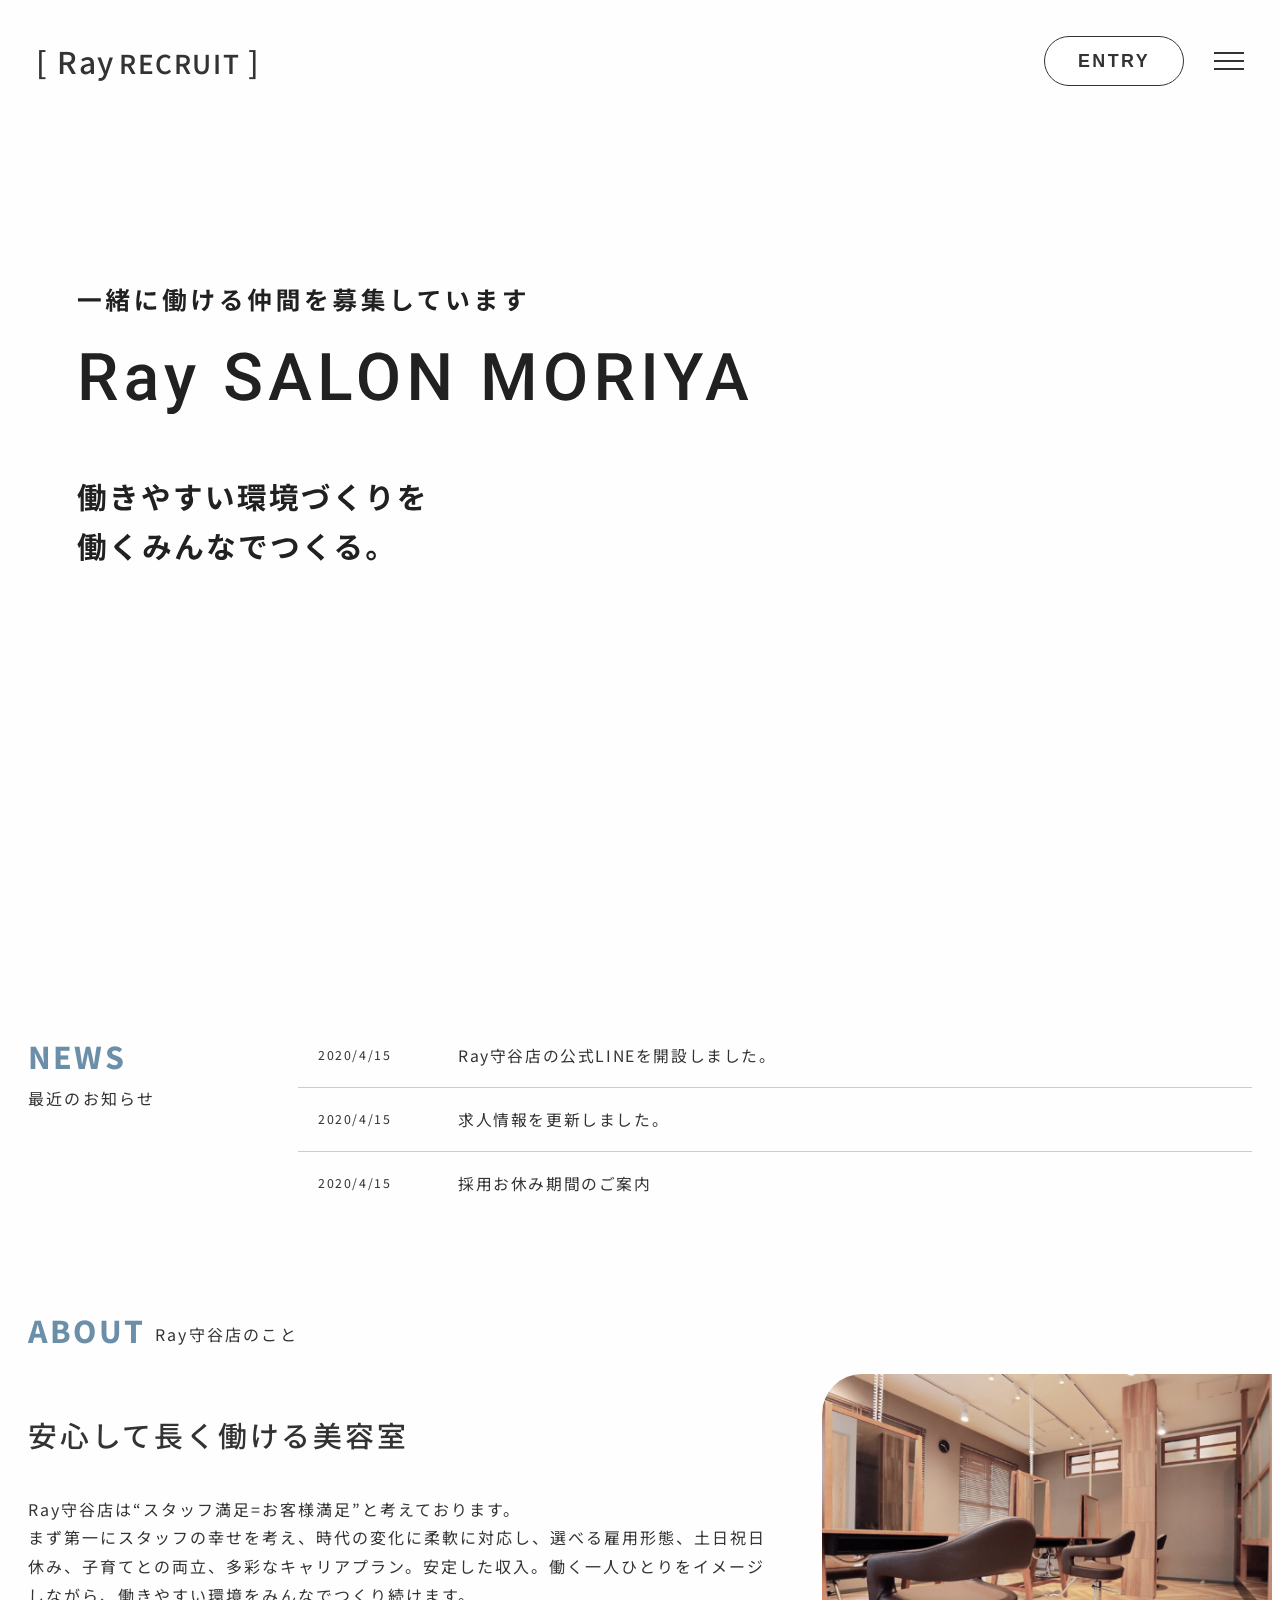
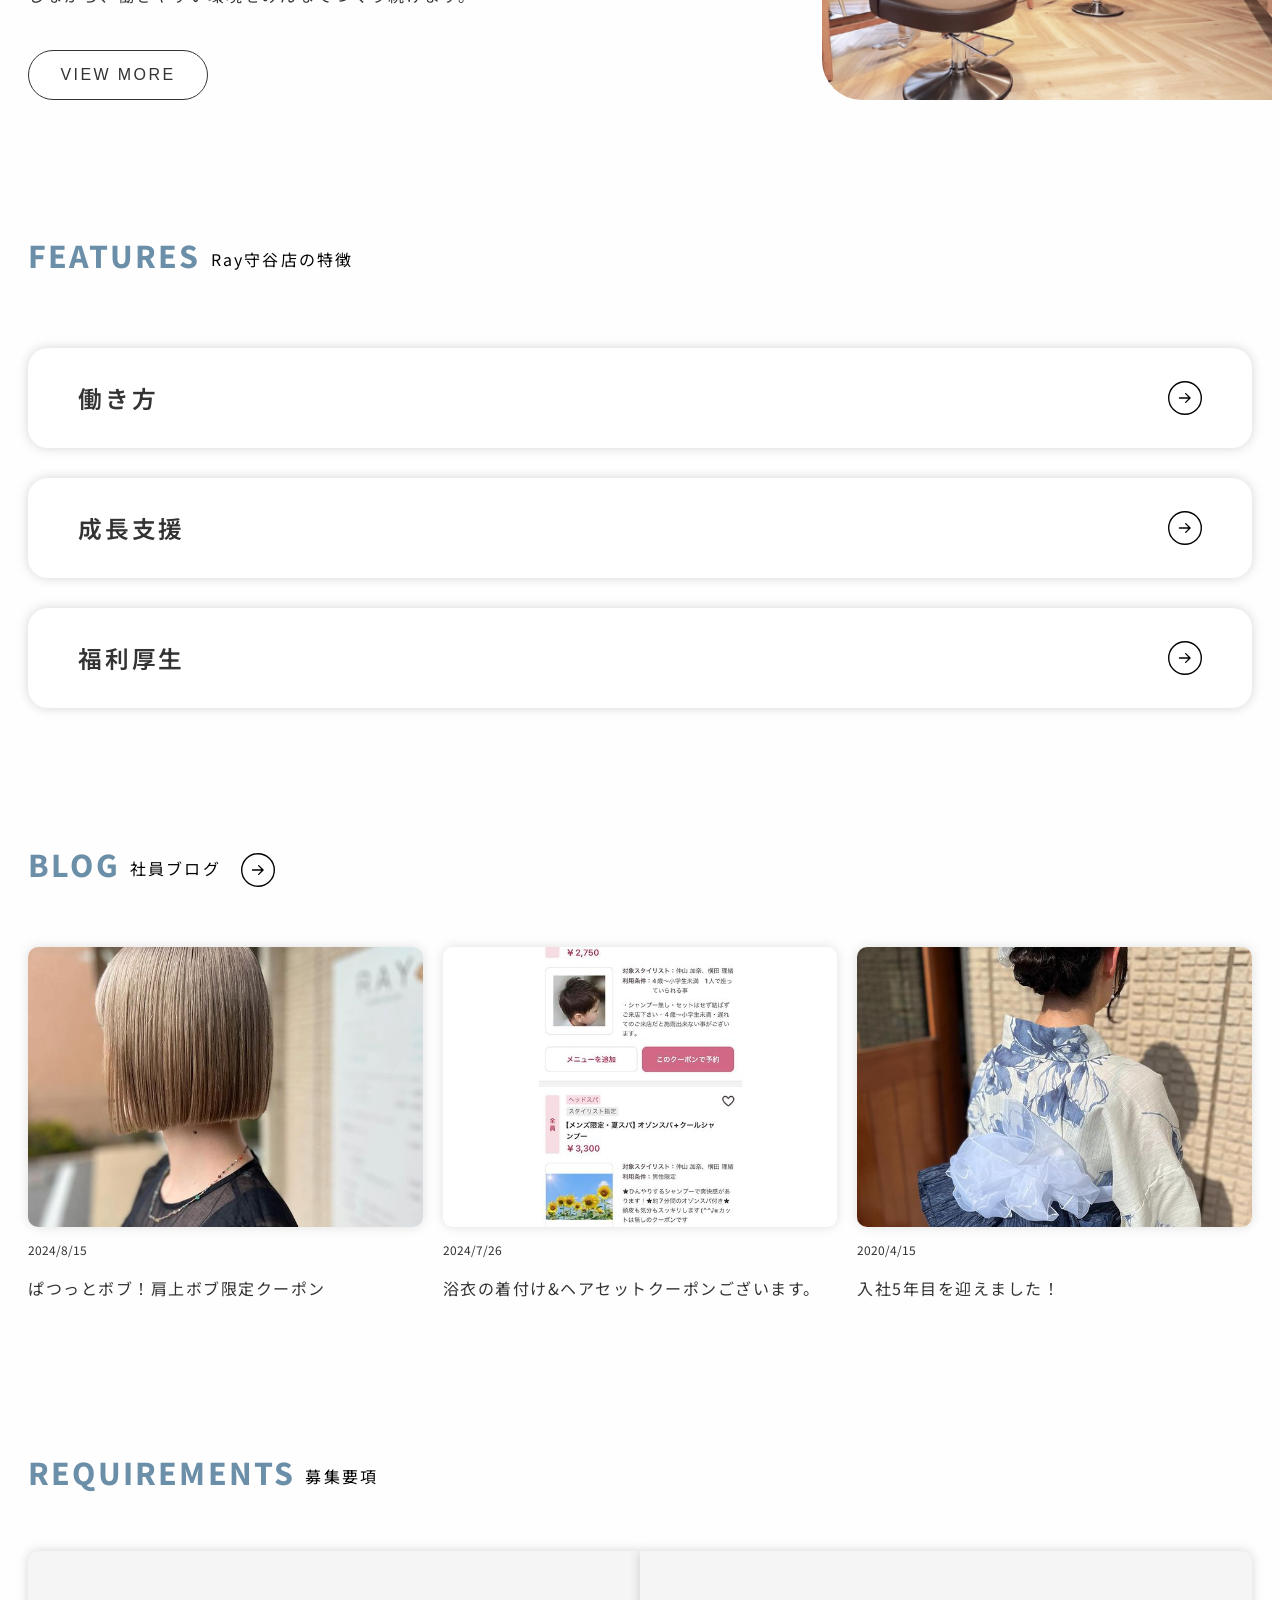
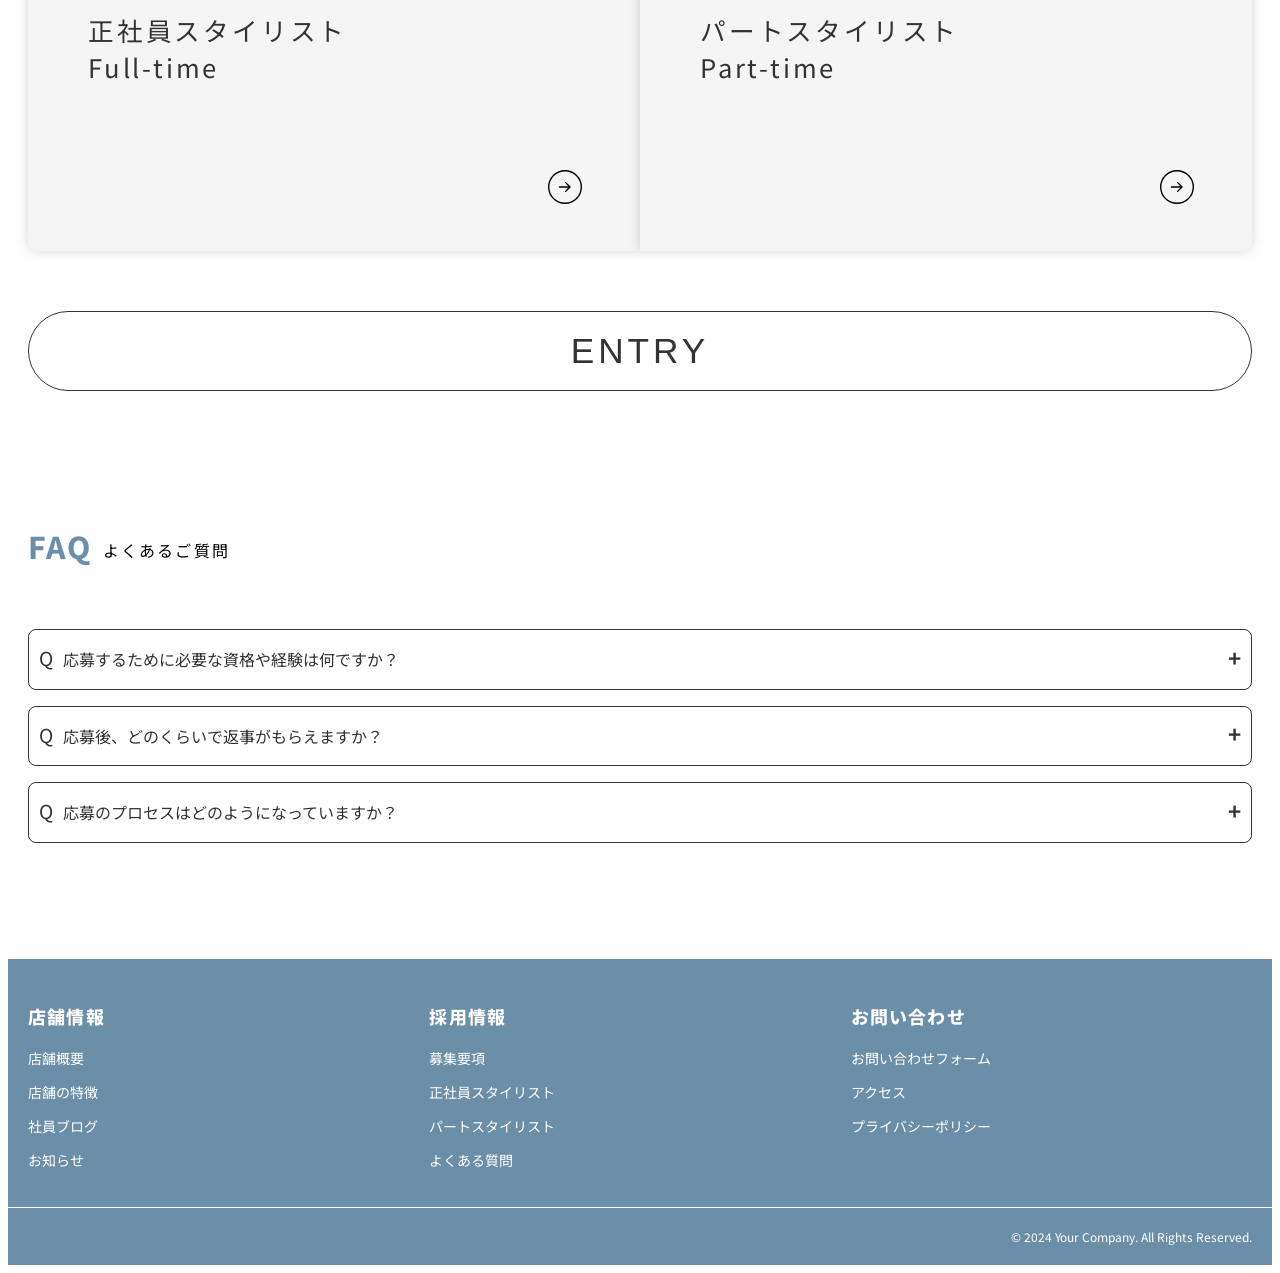
==== index.html @ fed9efb6 "Add files via upload" ====
<!DOCTYPE html>
<html lang="en">

<head>
    <meta charset="UTF-8">
    <meta name="viewport" content="width=device-width, initial-scale=1.0">
    <title>Document</title>
    <script src="https://cdn.jsdelivr.net/npm/gsap@3.12.5/dist/gsap.min.js" defer></script>
    <script src="js/script.js" defer></script>
    <link rel="stylesheet" href="css/style.css">
</head>

<body>
    <header class="header">
        <div class="logo">[ Ray<span>RECRUIT </span>]</div>
        <a class="form"
            href="https://docs.google.com/forms/d/e/1FAIpQLSex5npWodg_YMDgw0tSRHl3kR3jKLnFb66A946xwnOBswE83A/viewform?usp=sf_link"><button
                class="entry">ENTRY</button></a>
        <div class="line">
            <div class="line1"></div>
            <div class="line1"></div>
            <div class="line1"></div>
        </div>
        <div class="menu">
            <div class="close-btn">✕</div>
            <nav class="menu-content">
                <h1>MENU</h1>
                <ul class="navigation_menu">
                    <div class="flexnav">
                        <li><a href="#">Ray守谷店のこと</a></li>
                        <li><a href="#">ニュース</a></li>
                        <li><a href="#">Ray守谷店の特徴</a></li>
                        <li><a href="#">働き方</a></li>
                        <li><a href="#">成長支援</a></li>
                        <li><a href="#">福利厚生</a></li>
                    </div>
                    <div class="flexnav2">
                        <li><a href="#">社員ブログ</a></li>
                        <li><a href="#">募集要項</a></li>
                        <li><a href="#">よくあるご質問</a></li>
                        <li><a href="#">お問い合わせ</a></li>
                    </div>
                </ul>
            </nav>
        </div>
    </header>
    <main>
        <div class="text"><img src="image/topText.svg" alt="">
        </div>
        <div class="mobile_text"><img src="image/mobile_text.svg" alt=""></div>
    </main>

    <section class="news_section">
        <h2 class="heading08"><span>NEWS</span>最近のお知らせ</h2>
        <div class="content_news">
            <ul class="news_list">
                <li class="item">
                    <a href="#">
                        <p class="date">2020/4/15</p>
                        <p class="title">Ray守谷店の公式LINEを開設しました。</p>
                    </a>
                </li>
                <li class="item">
                    <a href="#">
                        <p class="date">2020/4/15</p>
                        <p class="title">求人情報を更新しました。</p>
                    </a>
                </li>
                <li class="item">
                    <a href="#">
                        <p class="date">2020/4/15</p>
                        <p class="title">採用お休み期間のご案内</p>
                    </a>
                </li>
            </ul>
        </div>
    </section>

    <section id="about_section">
        <h2 class="heading08"><span>ABOUT</span>Ray守谷店のこと</h2>
        <div class="content_about">
            <div class="about_image_media"></div>
            <div class="about_left">
                <h3>安心して長く働ける美容室</h3>
                <p>Ray守谷店は“スタッフ満足=お客様満足”と考えております。<br>まず第一にスタッフの幸せを考え、時代の変化に柔軟に対応し、選べる雇用形態、土日祝日休み、子育てとの両立、多彩なキャリアプラン。安定した収入。働く一人ひとりをイメージしながら、働きやすい環境をみんなでつくり続けます。
                </p>
                <a href="about.html"><button class="btn_about">VIEW MORE</button></a>
            </div>
            <div class="about_image"></div>
        </div>
    </section>

    <section id="features_section">
        <h2 class="heading08"><span>FEATURES</span>Ray守谷店の特徴</h2>
        <div class="content_feature">
            <a href="working.html">
                <div class="item_box">
                    <p>働き方</p><svg class="pc" width="34" height="34" viewBox="0 0 74 74" fill="none"
                        xmlns="http://www.w3.org/2000/svg">
                        <circle cx="37" cy="37" r="35.5" stroke="black" stroke-width="3"></circle>
                        <path
                            d="M25 35.5C24.1716 35.5 23.5 36.1716 23.5 37C23.5 37.8284 24.1716 38.5 25 38.5V35.5ZM49.0607 38.0607C49.6464 37.4749 49.6464 36.5251 49.0607 35.9393L39.5147 26.3934C38.9289 25.8076 37.9792 25.8076 37.3934 26.3934C36.8076 26.9792 36.8076 27.9289 37.3934 28.5147L45.8787 37L37.3934 45.4853C36.8076 46.0711 36.8076 47.0208 37.3934 47.6066C37.9792 48.1924 38.9289 48.1924 39.5147 47.6066L49.0607 38.0607ZM25 38.5L48 38.5V35.5L25 35.5V38.5Z"
                            fill="black"></path>
                    </svg>
                </div>
            </a>
            <a href="working.html">
                <div class="item_box">
                    <p>成長支援</p><svg class="pc" width="34" height="34" viewBox="0 0 74 74" fill="none"
                        xmlns="http://www.w3.org/2000/svg">
                        <circle cx="37" cy="37" r="35.5" stroke="black" stroke-width="3"></circle>
                        <path
                            d="M25 35.5C24.1716 35.5 23.5 36.1716 23.5 37C23.5 37.8284 24.1716 38.5 25 38.5V35.5ZM49.0607 38.0607C49.6464 37.4749 49.6464 36.5251 49.0607 35.9393L39.5147 26.3934C38.9289 25.8076 37.9792 25.8076 37.3934 26.3934C36.8076 26.9792 36.8076 27.9289 37.3934 28.5147L45.8787 37L37.3934 45.4853C36.8076 46.0711 36.8076 47.0208 37.3934 47.6066C37.9792 48.1924 38.9289 48.1924 39.5147 47.6066L49.0607 38.0607ZM25 38.5L48 38.5V35.5L25 35.5V38.5Z"
                            fill="black"></path>
                    </svg>
                </div>
            </a>
            <a href="working.html">
                <div class="item_box">
                    <p>福利厚生</p><svg class="pc" width="34" height="34" viewBox="0 0 74 74" fill="none"
                        xmlns="http://www.w3.org/2000/svg">
                        <circle cx="37" cy="37" r="35.5" stroke="black" stroke-width="3"></circle>
                        <path
                            d="M25 35.5C24.1716 35.5 23.5 36.1716 23.5 37C23.5 37.8284 24.1716 38.5 25 38.5V35.5ZM49.0607 38.0607C49.6464 37.4749 49.6464 36.5251 49.0607 35.9393L39.5147 26.3934C38.9289 25.8076 37.9792 25.8076 37.3934 26.3934C36.8076 26.9792 36.8076 27.9289 37.3934 28.5147L45.8787 37L37.3934 45.4853C36.8076 46.0711 36.8076 47.0208 37.3934 47.6066C37.9792 48.1924 38.9289 48.1924 39.5147 47.6066L49.0607 38.0607ZM25 38.5L48 38.5V35.5L25 35.5V38.5Z"
                            fill="black"></path>
                    </svg>
                </div>
            </a>
        </div>
        </div>
    </section>

    <section id="blog_section">
        <div class="blog_more">
            <h2 class="heading08"><span>BLOG</span>社員ブログ</h2>
            <a href="listBlog.html"><svg class="pc" width="34" height="34" viewBox="0 0 74 74" fill="none"
                    xmlns="http://www.w3.org/2000/svg">
                    <circle cx="37" cy="37" r="35.5" stroke="black" stroke-width="3"></circle>
                    <path
                        d="M25 35.5C24.1716 35.5 23.5 36.1716 23.5 37C23.5 37.8284 24.1716 38.5 25 38.5V35.5ZM49.0607 38.0607C49.6464 37.4749 49.6464 36.5251 49.0607 35.9393L39.5147 26.3934C38.9289 25.8076 37.9792 25.8076 37.3934 26.3934C36.8076 26.9792 36.8076 27.9289 37.3934 28.5147L45.8787 37L37.3934 45.4853C36.8076 46.0711 36.8076 47.0208 37.3934 47.6066C37.9792 48.1924 38.9289 48.1924 39.5147 47.6066L49.0607 38.0607ZM25 38.5L48 38.5V35.5L25 35.5V38.5Z"
                        fill="black"></path>
                </svg></a>
        </div>

        <div class="content_box">
            <div class="blog_all">
                <div class="content01">
                    <a href="blog.html">
                        <div class="blog_img img_01"></div>
                        <div class="blog_text">
                            <p class="date">2024/8/15</p>
                            <p class="title">ぱつっとボブ！肩上ボブ限定クーポン</p>
                        </div>
                    </a>
                </div>
                <div class="content01">
                    <a href="#">
                        <div class="blog_img img_02"></div>
                        <div class="blog_text">
                            <p class="date">2024/7/26</p>
                            <p class="title">浴衣の着付け&ヘアセットクーポンございます。</p>
                        </div>
                    </a>
                </div>
                <div class="content01">
                    <a href="#">
                        <div class="blog_img img_03"></div>
                        <div class="blog_text">
                            <p class="date">2020/4/15</p>
                            <p class="title">入社5年目を迎えました！</p>
                        </div>
                    </a>
                </div>
            </div>
        </div>

    </section>

    <section id="recruit_section">
        <h2 class="heading08"><span>REQUIREMENTS</span>募集要項</h2>
        <div class="content_recruit">
            <a href="requirement.html">
                <div class="box_rec rec01">
                    <p>正社員スタイリスト<br><span>Full-time</span></p><svg class="pc" width="34" height="34" viewBox="0 0 74 74"
                        fill="none" xmlns="http://www.w3.org/2000/svg">
                        <circle cx="37" cy="37" r="35.5" stroke="black" stroke-width="3"></circle>
                        <path
                            d="M25 35.5C24.1716 35.5 23.5 36.1716 23.5 37C23.5 37.8284 24.1716 38.5 25 38.5V35.5ZM49.0607 38.0607C49.6464 37.4749 49.6464 36.5251 49.0607 35.9393L39.5147 26.3934C38.9289 25.8076 37.9792 25.8076 37.3934 26.3934C36.8076 26.9792 36.8076 27.9289 37.3934 28.5147L45.8787 37L37.3934 45.4853C36.8076 46.0711 36.8076 47.0208 37.3934 47.6066C37.9792 48.1924 38.9289 48.1924 39.5147 47.6066L49.0607 38.0607ZM25 38.5L48 38.5V35.5L25 35.5V38.5Z"
                            fill="black"></path>
                    </svg>
                </div>
            </a>
            <a href="part.html">
                <div class="box_rec rec02">
                    <p>パートスタイリスト<br><span>Part-time</span></p><svg class="pc" width="34" height="34" viewBox="0 0 74 74"
                        fill="none" xmlns="http://www.w3.org/2000/svg">
                        <circle cx="37" cy="37" r="35.5" stroke="black" stroke-width="3"></circle>
                        <path
                            d="M25 35.5C24.1716 35.5 23.5 36.1716 23.5 37C23.5 37.8284 24.1716 38.5 25 38.5V35.5ZM49.0607 38.0607C49.6464 37.4749 49.6464 36.5251 49.0607 35.9393L39.5147 26.3934C38.9289 25.8076 37.9792 25.8076 37.3934 26.3934C36.8076 26.9792 36.8076 27.9289 37.3934 28.5147L45.8787 37L37.3934 45.4853C36.8076 46.0711 36.8076 47.0208 37.3934 47.6066C37.9792 48.1924 38.9289 48.1924 39.5147 47.6066L49.0607 38.0607ZM25 38.5L48 38.5V35.5L25 35.5V38.5Z"
                            fill="black"></path>
                    </svg>
                </div>
            </a>
        </div>

        <a class="form"
            href="https://docs.google.com/forms/d/e/1FAIpQLSex5npWodg_YMDgw0tSRHl3kR3jKLnFb66A946xwnOBswE83A/viewform?usp=sf_link"><button
                class="big_btn">ENTRY</button></a>

    </section>

    <section id="faq_section">
        <h2 class="heading08"><span>FAQ</span>よくあるご質問</h2>
        <div class="cp_qa">
            <div class="cp_actab">
                <input id="cp_tabfour031" type="checkbox" name="tabs">
                <label for="cp_tabfour031">応募するために必要な資格や経験は何ですか？</label>
                <div class="cp_actab-content">
                    <p>美容師免許が必要資格です。詳しくは各募集要項をご確認ください。</p>
                </div>
            </div>
            <div class="cp_actab">
                <input id="cp_tabfour032" type="checkbox" name="tabs">
                <label for="cp_tabfour032">応募後、どのくらいで返事がもらえますか？</label>
                <div class="cp_actab-content">
                    <p>応募後、通常は1週間以内にご連絡いたします。もしそれ以上経っても返事がない場合は、お手数ですがご連絡ください。</p>
                </div>
            </div>
            <div class="cp_actab">
                <input id="cp_tabfour033" type="checkbox" name="tabs">
                <label for="cp_tabfour033">応募のプロセスはどのようになっていますか？</label>
                <div class="cp_actab-content">
                    <p>応募フォームを送信後、書類選考を経て、面接（必要に応じて技術チェック）を行い、最終的に内定通知をお送りします。</p>
                </div>
            </div>
        </div>
    </section>

    <footer>
        <div class="footer-container">
            <div class="footer-section company-info">
                <h4>店舗情報</h4>
                <ul>
                    <li><a href="/about">店舗概要</a></li>
                    <li><a href="/vision">店舗の特徴</a></li>
                    <li><a href="/message">社員ブログ</a></li>
                    <li><a href="/news">お知らせ</a></li>
                </ul>
            </div>
    
            <div class="footer-section recruit-info">
                <h4>採用情報</h4>
                <ul>
                    <li><a href="/recruit">募集要項</a></li>
                    <li><a href="/positions">正社員スタイリスト</a></li>
                    <li><a href="/faq">パートスタイリスト</a></li>
                    <li><a href="/process">よくある質問</a></li>
                </ul>
            </div>
    
            <div class="footer-section contact-info">
                <h4>お問い合わせ</h4>
                <ul>
                    <li><a href="/contact">お問い合わせフォーム</a></li>
                    <li><a href="/location">アクセス</a></li>
                    <li><a href="/privacy">プライバシーポリシー</a></li>
                </ul>
            </div>
    
            <!-- SNS -->
            <!-- <div class="footer-section social-media">
                <h4>Follow Us</h4>
                <ul class="social-links">
                    <li><a href="https://twitter.com/yourcompany" target="_blank">Twitter</a></li>
                    <li><a href="https://facebook.com/yourcompany" target="_blank">Facebook</a></li>
                    <li><a href="https://instagram.com/yourcompany" target="_blank">Instagram</a></li>
                    <li><a href="https://linkedin.com/yourcompany" target="_blank">LinkedIn</a></li>
                </ul>
            </div> -->
        </div>
    
        <div class="footer-bottom">
            <p>&copy; 2024 Your Company. All Rights Reserved.</p>
        </div>
    </footer>
    
</body>

</html>
---- css/style.css ----
@charset "utf-8";
@import url('https://fonts.googleapis.com/css2?family=Noto+Sans+JP:wght@100..900&display=swap');

body {
    background: #fefefe;
    font-family: "Noto Sans JP", sans-serif;
    font-style: normal;
    box-sizing: border-box;
    overflow-x: hidden;
    background-size: contain;
    background-repeat: no-repeat;
    background-position: top -100px center;
}

header {
    position: relative;
    z-index: 200;
    display: grid;
    grid-template-columns: repeat(2, 1fr) 60px;
    align-items: center;
    padding: 28px;
    transform: translateY(-100px);
    animation: slideInFromTop 1s ease-out 1s forwards;
    position: sticky;
    top: 0;
    z-index: 1000;
}

@keyframes slideInFromTop {
    0% {
        transform: translateY(-100px);
        opacity: 0;
    }

    100% {
        transform: translateY(0);
        opacity: 1;
    }
}

.line {
    cursor: pointer;
}

.line div {
    margin-top: 6px;
    width: 30px;
    height: 2px;
    background: #333;
    margin-left: auto;
}

.line div:nth-of-type(1) {
    margin-top: 0;
}

.logo {
    font-size: 30px;
    letter-spacing: 1.6px;
    font-weight: 500;
    color: #333;
}

.logo span {
    font-size: 26px;
    padding-left: 4px;
    font-weight: 550;
}

.menu.open {
    top: -10px;
}

.menu {
    position: fixed;
    top: -110vh;
    left: -10px;
    width: 106%;
    height: 100vh;
    background: #fefefe;
    display: flex;
    flex-direction: column;
    justify-content: center;
    align-items: center;
    transition: top 0.5s ease;
}

.close-btn {
    position: absolute;
    top: 34px;
    right: 100px;
    font-size: 2rem;
    cursor: pointer;
    display: none;
}

.menu.open .close-btn {
    display: block;
}

.line.open .line1:nth-child(1) {
    transform: rotate(45deg) translate(5px, 5px);
}

.line.open .line1:nth-child(2) {
    opacity: 0;
}

.line.open .line1:nth-child(3) {
    transform: rotate(-45deg) translate(5px, -5px);
}

.menu-content h1 {
    padding-left: 40px;
    letter-spacing: 2px;
    font-size: 28px;
}

.menu-content {
    width: 100%;
}

.navigation_menu {
    display: flex;
    gap: 100px;
}

.navigation_menu a {
    font-family: "Roboto", sans-serif;
    font-weight: 300;
    font-size: 18px;
    color: #333;
    letter-spacing: 1.8px;
    line-height: 1.8;
}

.navigation_menu li,
a {
    list-style: none;
    text-decoration: none;
    padding-top: 10px;
}

header .form {
    margin-left: auto;
    padding-top: 0;
}

main {
    height: 100vh;
    display: grid;
    place-items: center;
}

.entry {
    border: 1px solid #333;
    width: 120px;
    height: 40px;
    border-radius: 20px;
    font-size: 16px;
    letter-spacing: 1.2px;
    color: #fff;
    background-color: #fff;
    font-weight: 400;
    margin-left: auto;
}

.box {
    background-image: linear-gradient(to bottom, #eecda3, #ef629f);
    border-radius: 100%;
    transform: translateY(20vh);
    opacity: 0;
}

.box1 {
    position: absolute;
    top: 260px;
    left: 20px;
    width: 200px;
    height: 200px;
}

.box2 {
    position: absolute;
    top: 350px;
    right: 280px;
    width: 180px;
    height: 180px;
}

.box3 {
    position: absolute;
    top: 34rem;
    right: 40px;
    width: 180px;
    height: 180px;
}

.box4 {
    position: absolute;
    top: 40rem;
    width: 240px;
    height: 240px;
}


.vector {
    position: absolute;
    top: 40rem;
    right: 260px;
    opacity: 0;
}

@media screen and (max-width:1100px) {
    .box4 {
        width: 220px;
        height: 220px;
    }

    .vector {
        right: 200px;
    }

}

@media screen and (max-width:980px) {
    .box1 {
        top: 300px;
        width: 180px;
        height: 180px;
    }

    .box2 {
        width: 160px;
        height: 160px;
    }

    .box3 {
        width: 160px;
        height: 160px;
    }

    .box4 {
        width: 200px;
        height: 200px;
    }

}

.text {
    display: grid;
    place-items: center;
    position: absolute;
    top: 32%;
    left: 6%;
    transform: translate(-50%, -50%);
    z-index: 100;
    opacity: 0;
    transform: translateY(50px);
}

.text img {
    width: 42rem;
}

.entry {
    width: 140px;
    height: 50px;
    border-radius: 100px;
    font-size: 1.12em;
    color: #333;
    letter-spacing: 2.4px;
    background: #fff;
    background-size: 200% 100%;
    border: 1px solid #333;
    font-family: "Roboto", sans-serif;
    font-weight: bold;
}

@media screen and (max-width:930px) {
    main {
        height: 72vh;
    }

    .box4 {
        top: 36rem;
        right: 380px;
    }

    .vector {
        top: 36rem;
    }


    .text img {
        width: 42rem;
    }
}

@media screen and (max-width:768px) {
    .box1 {
        left: 20px;
        width: 160px;
        height: 160px;
    }

    .box2 {
        width: 140px;
        height: 140px;
    }

    .box3 {
        top: 34rem;
        right: 40px;
        width: 140px;
        height: 140px;
    }

    .box4 {
        top: 36rem;
        width: 180px;
        height: 180px;
    }

    .vector {
        top: 36rem;
        right: 180px;
    }

    .text img {
        width: 38rem;
    }

}

@media screen and (max-width:700px) {
    main {
        height: 62vh;
    }

    .box1 {
        left: 40px;
        width: 140px;
        height: 140px;
    }

    .box2 {
        top: 400px;
        right: 240px;
        width: 120px;
        height: 120px;
    }

    .box3 {
        top: 34rem;
        right: 40px;
        width: 120px;
        height: 120px;
    }

    .box4 {
        top: 36rem;
        width: 148px;
        height: 148px;
    }

    .vector {
        top: 36rem;
        right: 180px;
    }

    .vector img {
        width: 128px;
    }

    .text img {
        width: 34rem;
    }
}

.mobile_text {
    display: none;
}

.mobile_text {
    opacity: 0;
    animation: slidetext 2s ease-out;
}

@keyframes slidetext {
    0% {
        transform: translateY(0);
        opacity: 0;
    }

    50% {
        opacity: .5;
    }

    100% {
        transform: translateY(0);
        opacity: 1;
    }
}

@media screen and (max-width:640px) {
    body {
        background-image: url(../image/mobile_Firstview.svg);
        background-size: contain;
        background-position: top -100px center;
        background-repeat: no-repeat;
    }
    main {
        height: 100vh;
    }
    .mobile_text {
        position: absolute;
        top: 12em;
        transform: translate(-50%, -50%);
        transform: translateY(50px);
        display: block;
    }
    .mobile_text img {
        width: 100%;
        height: 15rem;
    }

    .text,
    .box,
    .vector {
        display: none;
    }

    .box1 {
        left: 20px;
        width: 120px;
        height: 120px;
    }

    .box2 {
        top: 400px;
        right: 160px;
        width: 100px;
        height: 100px;
    }

    .box3 {
        top: 34rem;
        right: 40px;
        width: 100px;
        height: 100px;
    }

    .box4 {
        left: 100px;
        top: 36rem;
        width: 128px;
        height: 128px;
    }

    .vector {
        top: 36rem;
        right: 140px;
    }

    .vector img {
        width: 100px;
    }

    .text img {
        width: 30rem;
    }
}

@media screen and (max-width:560px) {
    header {
        padding: 18px 28px;
    }

    .logo {
        font-size: 22px;
        letter-spacing: 1.6px;
        font-weight: 500;
        color: #333;
    }

    .logo span {
        font-size: 18px;
        padding-left: 4px;
        font-weight: 550;
    }

    .text img {
        width: 28rem;
    }

    .entry {
        width: 120px;
        height: 44px;
        font-size: 1em;
    }

}

@media screen and (max-width:520px) {
    header {
        padding: 10px 20px;
    }

    .text img {
        width: 24rem;
    }
}

@media screen and (max-width:480px) {
    .line div {
        width: 24px;
    }

    header {
        padding: 10px;
        grid-template-columns: repeat(2, 1fr) 40px;
    }

    .logo {
        font-size: 18px;
        letter-spacing: 1.6px;
        font-weight: 500;
        color: #333;
    }

    .logo span {
        font-size: 14px;
        padding-left: 4px;
        font-weight: 550;
    }

    .box1 {
        top: 280px;
        left: 20px;
        width: 100px;
        height: 100px;
    }

    .box2 {
        top: 400px;
        right: 80px;
        width: 80px;
        height: 80px;
    }

    .box3 {
        top: 32rem;
        right: 20px;
        width: 80px;
        height: 80px;
    }

    .box4 {
        left: 100px;
        top: 32rem;
        width: 100px;
        height: 100px;
    }

    .vector {
        top: 32rem;
        right: 130px;
    }

    .vector img {
        width: 80px;
    }

    .entry {
        width: 100px;
        height: 38px;
        font-size: 1em;
        letter-spacing: 1.8px;
    }

    .text {
        top: 18%;
    }

    .text img {
        width: 20rem;
    }
}

@media screen and (max-width:430px) {
    .vector {
        right: 110px;
    }
}

@media screen and (max-width:400px) {
    .box3 {
        top: 32rem;
        right: 20px;
        width: 70px;
        height: 70px;
    }

    .box4 {
        left: 100px;
        top: 32rem;
        width: 80px;
        height: 80px;
    }

    .vector {
        top: 32rem;
    }

    .vector img {
        width: 80px;
    }
}

@media screen and (max-width:375px) {
    header {
        grid-template-columns: repeat(2, 1fr) 30px;
    }

    .line div {
        width: 18px;
        margin-top: 4px;
    }

    .box4 {
        left: 80px;
    }

    .vector {
        right: 100px;
    }

    .text img {
        width: 18rem;
    }

    .logo {
        font-size: 16px;
        letter-spacing: 1.4px;
        font-weight: 500;
        color: #333;
    }

    .logo span {
        font-size: 12px;
        padding-left: 4px;
        font-weight: 550;
    }

    .entry {
        width: 82px;
        height: 32px;
        font-size: .88em;
        letter-spacing: 1.4px;
    }
}

@media screen and (max-width:340px) {
    .text img {
        width: 16rem;
    }
}

.news_section {
    display: grid;
    grid-template-columns: 220px 1fr;
    gap: 50px;
    padding: 20px;
    align-items: start;
}

.news_section h2 {
    width: 220px;
    font-size: 1em;
    letter-spacing: 2.2px;
    font-weight: normal;
    margin: 0;
    display: inline-block;
    color: #333;
}

.news_list {
    list-style: none;
    margin: 0;
    padding: 0;
    flex-direction: column;
}

.news_list .item a {
    display: flex;
    flex-wrap: wrap;
    flex-wrap: nowrap;
    text-decoration: none;
    color: #333;
    border-bottom: 1px solid #CCC;
    padding: 20px 20px;
    font-size: .88em;
}

.item:first-child a {
    padding-top: 10px;
}

.item:last-child a {
    border-bottom: none;
}

.news_list .item .date {
    margin: 0;
    min-width: 120px;
    font-size: .88em;
    color: #333;
    padding: 0 20px 0 0;
    letter-spacing: 1.6px;
}

.news_list .item .title {
    margin: 0;
    width: 100%;
    font-size: 1.12em;
    letter-spacing: 1.6px;
}

.news_list .item a:hover .title {
    color: #6B8FA8;
    transition: .3s;
}

a {
    text-decoration: none;
}

.heading08 {
    font-size: 16px;
    font-weight: 400;
    display: flex;
    align-items: center;
}

.heading08 span {
    display: flex;
    align-items: center;
    color: #6B8FA8;
    font-size: 30px;
    padding-right: 10px;
    text-transform: uppercase;
    padding-bottom: 8px;
    font-weight: 800;
}

/* .heading08 span::before {
    content: '';
    display: inline-block;
    margin-right: 20px;
    width: 40px;
    height: 1.2px;
    background-color: #ef629f;
} */

@media screen and (max-width:1000px) {
    .news_section {
        grid-template-columns: 1fr;
        grid-template-rows: 78px 1fr;
        gap: 10px;
        padding: 28px;
        padding-top: 60px;
    }

    .news_list .item a {
        display: flex;
        flex-wrap: wrap;
        flex-wrap: nowrap;
        text-decoration: none;
        color: #333;
        border-bottom: 1px solid #CCC;
        padding: 20px 0;
        font-size: .88em;
    }

}

@media screen and (max-width: 768px) {
    .news_list .item a {
        flex-wrap: wrap;
    }

    .news_list .item .date {
        min-width: 100px;
    }

    .news_list .item .title {
        margin-top: 10px;
    }
}

@media screen and (max-width:550px) {
    .news_section h2 {
        font-size: 12px;
    }

    .heading08 span {
        font-size: 30px;
    }

    .news_section {
        grid-template-rows: 64px 1fr;
        padding: 40px 10px;
    }

    .news_list .item a {
        padding: 12px 0;
    }

    .news_list .item .title {
        font-size: 1em;
        letter-spacing: 1.2px;
    }

    .news_list .item .date {
        font-size: 0.7em;
        letter-spacing: 1px;
    }
}

#about_section {
    letter-spacing: 2.2px;
    font-weight: normal;
    margin: 0;
    display: inline-block;
    color: #333;
}

#about_section {
    padding: 60px 20px;
    padding-right: 0;
}

.content_about {
    display: grid;
    grid-template-columns: 1fr 450px;
    gap: 50px;
}

.about_left h3 {
    padding-top: 40px;
    font-size: 1.8em;
    letter-spacing: 2.8px;
    font-weight: 500;
    margin: 0;
}

.about_left p {
    margin: 0;
    padding: 40px 0;
    line-height: 1.8;
    letter-spacing: 2px;
    font-size: 1em;
}

.btn_about {
    cursor: pointer;
    font-weight: normal;
    background: #ffff;
    width: 180px;
    height: 50px;
    border-radius: 100px;
    border: 1.2px solid #333;
    font-size: 1em;
    color: #333;
    letter-spacing: 2.4px;
    /* background: linear-gradient(90deg, #ef629f 0%, rgba(255, 191, 48, 1) 50%, #ef629f 100%); */
    background-size: 200% 100%;
    border: 1px solid #333;
    font-family: "Roboto", sans-serif;
}

.btn_about:hover,
.entry:hover {
    /* background: linear-gradient(to right, #ef629f, #eecda3); */
    background-color: #6B8FA8;
    border: none;
    color: #fff;
    transition: .3s;
    background-position: 100% 0;
}




.about_image {
    background-image: url(../image/salon_img.png);
    background-size: cover;
    border-radius: 40px 0 0 40px;
}

.about_image_media {
    display: none;
    background-image: url(../image/salon_img.png);
    background-size: cover;
    background-position: center center;
    border-radius: 50px 0 50px 0;
    border-radius: 20px;
}

@media screen and (max-width:1000px) {
    .about_image {
        display: none;
    }

    #about_section h2 {
        padding-bottom: 40px;
    }

    .about_image_media {
        display: block;
    }

    #about_section {
        padding: 28px;
        padding-right: 28px;
        padding-top: 60px;
    }

    .content_about {
        grid-template-columns: 1fr;
        grid-template-rows: 300px 1fr;
        gap: 40px;
    }

    .about_left h3 {
        padding-top: 0;
    }
}

@media screen and (max-width:480px) {
    #about_section {
        padding-top: 28px;
    }

    #about_section h2 {
        padding-bottom: 28px;
    }

    .content_about {
        grid-template-columns: 1fr;
        grid-template-rows: 200px 1fr;
        gap: 20px;
    }

    .about_left h3 {
        padding-top: 0;
        font-size: 1.28em;
    }

    .about_left p {
        margin: 0;
        padding: 20px 0;
        font-size: 12px;
        line-height: 1.6;
        letter-spacing: 2px;
    }

    .btn_about {
        width: 160px;
        height: 40px;
        font-size: 14px;
        margin-top: 10px;
    }
}

/* #features_section h2,
#blog_section h2,
#recruit_section h2,
#faq_section h2 {
    font-size: 1.6em;
    letter-spacing: 2.8px;
    font-weight: 500;
    margin: 0;
    display: inline-block;
    color: #333;
} */

#features_section h2,
#blog_section h2,
#recruit_section h2,
#faq_section h2 {
    letter-spacing: 2.2px;
}

#features_section,
#recruit_section,
#faq_section {
    padding: 60px 20px;
}

.content_feature {
    padding-top: 40px;
    display: grid;
    grid-template-rows: repeat(3, 110px);
    gap: 20px;
}

.item_box {
    background: #fff;
    box-shadow: 0 0 12px rgba(0, 0, 0, 0.16);
    border-radius: 20px;
    height: 100px;
    padding: 0 50px;
    display: flex;
    align-items: center;
    justify-content: space-between;
}

.item_box p {
    margin: 0;
    font-weight: 600;
    font-size: 1.48em;
    letter-spacing: 2.8px;
    color: #333;
}

@media screen and (max-width:1000px) {
    #features_section {
        padding: 28px;
        padding-top: 60px;
    }
}

@media screen and (max-width:440px) {
    #features_section {
        padding-top: 40px;
    }

    .content_feature {
        padding-top: 28px;
        display: grid;
        grid-template-rows: repeat(3, 110px);
        gap: 20px;
    }

    .item_box {
        background: #fff;
        box-shadow: 0 0 12px rgba(0, 0, 0, 0.14);
        border-radius: 14px;
        padding: 0 30px;
    }

    .item_box p {
        font-weight: 500;
        font-size: 1.2em;
    }
}

.item_box svg,
.blog_more svg,
.box_rec svg {
    transition: all .2s;
}

.item_box>svg:hover,
.blog_more>svg:hover,
.box_rec>svg:hover {
    width: 34px;
    margin-left: 10px;
    transition: transform .3s ease-in-out;
}

.item_box:hover svg,
.blog_more:hover svg,
.box_rec:hover svg {
    transform: translateX(5px);
}

.item_box:active,
.blog_more:active,
.box_rec:active {
    transform: scale(0.99);
}

#blog_section {
    padding: 60px 20px;
}

.blog_more {
    display: flex;
    align-items: center;
}

.blog_more svg {
    padding: 0 0 0 20px;
}

.blog_all {
    padding-top: 40px;
    display: grid;
    grid-template-columns: repeat(3, 1fr);
    gap: 20px;
}

.blog_img {
    width: 100%;
    height: 280px;
    border-radius: 10px;
    box-shadow: 0 0 12px rgba(0, 0, 0, 0.12);
    background-position: center;
}

.blog_img:hover {
    transform: scale(0.96);
    transition: transform 0.3s;
    opacity: .8;
}

.img_01 {
    background-image: url(../image/hair_cut.jpg);
    background-size: cover;
}


.img_02 {
    background-image: url(../image/summer_ticket.jpg);
    background-size: cover;
}

.img_03 {
    background-image: url(../image/summer_01.jpg);
    background-size: cover;
}

.content01 a {
    text-decoration: none;
    color: #333;
}

.date {
    line-height: 1.8;
    font-size: 12px;
}

.title {
    font-size: 16px;
    letter-spacing: 1.5px;
}

@media screen and (max-width:768px) {
    .blog_all {
        grid-template-columns: repeat(2, 1fr);
    }
}
.content_recruit {
    padding-top: 0;
    display: grid;
    grid-template-columns: 1fr 1fr;
}

.rec01 {
    height: 300px;
    background: #f5f5f5;
    box-shadow: 0 0 12px rgba(0, 0, 0, 0.16);
    border-radius: 10px 0 0 10px;
    /* border: 1px solid #333; */
    /* border-right: 2px solid #333; */
}
.rec02 {
    height: 300px;
    background: #f5f5f5;
    box-shadow: 0 0 12px rgba(0, 0, 0, 0.16);
    /* border: 1px solid #333; */
    border-radius: 0 10px 10px 0;

}

.box_rec p {
    padding: 60px 0 0 60px;
    font-size: 1.6em;
    letter-spacing: 2.8px;
    font-weight: 400;
    color: #333;
}

.box_rec span {
    padding-left: 0;
}

.box_rec>svg {
    position: relative;
    top: 20%;
    left: 85%;
}

.big_btn {
    margin-top: 60px;
    width: 100%;
    height: 80px;
    letter-spacing: 4px;
    border: 1.5px solid #333;
    font-weight: 500;
    font-size: 2.2em;
    border-radius: 100px;
}

.big_btn {
    text-decoration: none;
    background-color: #fff;
    color: #333;
    text-align: center;
    cursor: pointer;
    -webkit-transition: 0.5s all;
    transition: 0.5s all;
}

.big_btn:hover {
    background-color: #6B8FA8;
    border: 1px solid #6B8FA8;
    color: #fff;
}

.big_btn a {
    color: #333;
}

.big_btn:hover a {
    color: #fff;
}

@media screen and (max-width:1000px) {
    .box_rec p {
        padding: 28px 0 0 40px;
    }

    .box_rec>svg {
        position: relative;
        top: 20%;
        left: 80%;
    }
}

@media screen and (max-width:768px) {
    .content_recruit {
        padding-top: 0;
        display: grid;
        grid-template-columns: 1fr;
        grid-template-rows: repeat(2, 200px);
        gap: 20px;
    }

    .box_rec:first-child {
        height: 200px;
        border-radius: 10px;
    }

    .box_rec:last-child {
        height: 200px;
        border-radius: 10px;

    }

    .box_rec p {
        padding: 20px 0 0 40px;
        font-size: 1.4em;
        line-height: 2;
    }

    .box_rec>svg {
        position: relative;
        top: -10%;
        left: 88%;
    }
    .big_btn {
        margin-top: 80px;
    }
}

@media screen and (max-width:500px) {
    .box_rec p {
        padding: 18px 0 0 28px;
        font-size: 1.2em;
        font-weight: 500;
    }

    .box_rec>svg {
        position: relative;
        left: 84%;
    }

    .big_btn {
        width: 100%;
        height: 68px;
        font-size: 2em;
        border-radius: 100px;
    }
}

@media screen and (max-width:414px) {
    .content_recruit {
        gap: 0;
    }

    .box_rec:first-child {
        height: 180px;
    }

    .box_rec:last-child {
        height: 180px;
    }

    .box_rec p {
        padding: 10px 0 0 28px;
        font-size: 1em;
        font-weight: 500;
    }

    .box_rec>svg {
        position: relative;
        left: 80%;
    }

    .big_btn {
        width: 100%;
        height: 60px;
        letter-spacing: 2.8px;
        border: 1.2px solid #333;
        font-weight: 500;
        font-size: 1.6em;
        border-radius: 100px;
    }
}

.cp_qa {
    padding-top: 40px;
}

.cp_qa *,
.cp_qa *:after,
.cp_qa *:before {
    -webkit-box-sizing: border-box;
    box-sizing: border-box;
}

.cp_qa .cp_actab {
    position: relative;
    overflow: hidden;
    width: 100%;
    margin: 0 0 1em 0;
    color: #1b2538;
}

.cp_qa .cp_actab input {
    position: absolute;
    opacity: 0;
}

/* Q */
.cp_qa .cp_actab label {
    font-weight: 400;
    line-height: 1.6em;
    position: relative;
    display: block;
    margin: 0;
    padding: 1em 2em 1em 2.5em;
    cursor: pointer;
    text-indent: 1em;
    border-radius: 0.5em;
    /* background: rgba(27, 37, 56, 0.1); */
    background-color: #fff;
    border: 1px solid #333;
    color: #333;
}

.cp_qa .cp_actab label::before {
    font-size: 1.2em;
    margin-left: -2.4em;
    padding-right: .5em;
    content: 'Q';
}

.cp_qa .cp_actab label:hover {
    transition: all 0.3s;
    color: #333;
}

/* + */
.cp_qa .cp_actab label::after {
    font-size: 1.4em;
    font-weight: bold;
    line-height: 2em;
    position: absolute;
    top: 0;
    right: 5px;
    content: '+';
    display: inline-block;
    width: 2em;
    height: 2em;
    -webkit-transition: transform 0.4s;
    transition: transform 0.4s;
    padding: .2em .5em;
}

/* A */
.cp_qa .cp_actab .cp_actab-content {
    position: relative;
    overflow: hidden;
    max-height: 0;
    padding: 0 0 0 2.5em;
    -webkit-transition: max-height 0.2s;
    transition: max-height 0.2s;
    border-radius: 0 0 0.5em 0.5em;
}

.cp_qa .cp_actab .cp_actab-content::before {
    font-size: 1.5em;
    position: absolute;
    margin: 0.4em 0 0 -1em;
    padding: 0;
    content: 'A';
}

.cp_qa .cp_actab .cp_actab-content p {
    margin: 1em 1em 1em 0;
}

.cp_qa .cp_actab input:checked~.cp_actab-content {
    max-height: 40em;
    border: 1px solid #333;
}

.cp_qa .cp_actab input:checked~label {
    color: #6B8FA8;
    border-radius: 0.5em 0.5em 0 0;
}

.cp_qa .cp_actab input[type=checkbox]:checked+label::after {
    -webkit-transform: rotateZ(45deg);
    transform: rotateZ(45deg);
    -webkit-transform-origin: 50% 50%;
    transform-origin: 50% 50%;
}

@media screen and (max-width:550px) {
    .menu-content h1 {
        letter-spacing: 2px;
        font-size: 26px;
    }

    .navigation_menu {
        gap: 50px;
    }

    .navigation_menu a {
        font-size: 14px;
        letter-spacing: 1.8px;
        line-height: 1.6;
    }

    .heading08 {
        font-size: 12px;
        font-weight: normal;
    }

    .heading08 span {
        font-size: 25px;
        letter-spacing: 4px;
    }

    #about_section {
        padding: 40px 10px;
    }

    #about_section h2 {
        padding-bottom: 10px;
    }

    .about_left h3 {
        letter-spacing: 1.8px;
    }

    .about_left h3 {
        font-size: 1.2em;
    }

    .about_left p {
        padding: 16px 0;
        font-size: 12px;
        line-height: 1.6;
        letter-spacing: 1.2px;
    }

    #features_section {
        padding: 40px 10px;
    }

    .content_feature {
        padding-top: 20px;
        grid-template-rows: repeat(3, 110px);
    }

    #blog_section {
        padding: 40px 10px;
    }

    .blog_all {
        padding-top: 10px;
        grid-template-columns: repeat(1, 1fr);
        gap: 20px;
    }

    .blog_more svg {
        padding: 0 0 0 20px;
    }

    .blog_img {
        height: 180px;
    }

    .date {
        line-height: 0;
        padding-top: 10px;
        font-size: 10px;
    }

    .title {
        font-size: 14px;
        letter-spacing: 1.2px;
        margin: 0;
    }

    #recruit_section {
        padding: 40px 10px;
    }

    #faq_section {
        padding: 40px 10px;
    }
    .cp_qa .cp_actab .cp_actab-content::before {
        font-size: 1.2em;
        margin: 0.4em 0 0 -1.5em;
    }
}

@media screen and (max-width:414px) {
    .close-btn {
        top: 20px;
        right: 25px;
        font-size: 1.6rem;
    }

    .menu-content h1 {
        padding-left: 20px;
    }

    .navigation_menu {
        padding-left: 20px;
    }

    .content_recruit {
        grid-template-rows: repeat(2, 180px);
    }

    .box_rec:first-child {
        height: 160px;
    }

    .box_rec:last-child {
        height: 160px;
    }

    .big_btn {
        margin-top: 40px;
        height: 55px;
        letter-spacing: 2px;
        font-size: 1.2em;
    }

    .cp_qa {
        padding: 0;
    }

    .cp_qa .cp_actab label {
        line-height: 1.5;
        font-size: .8em;
        padding: 10px 30px 10px 38px;
        font-size: 14px;
    }
    .cp_qa .cp_actab .cp_actab-content p {
        font-size: 14px;
    }
    .cp_qa .cp_actab input:checked~label {
        font-size: 14px;
    }
}

footer {
    background-color: #6B8FA8;
    color: #fff;
    margin-top: 40px;
    padding: 20px 0;
    text-align: left;
}

.footer-container {
    display: grid;
    grid-template-columns: repeat(3,1fr);
    margin: 0 auto;
}

.footer-section h4 {
    font-size: 18px;
    font-weight: 800;
    letter-spacing: 1.2px;
    margin-bottom: 15px;
    color: #fff;
}

.footer-section ul {
    list-style: none;
    padding: 0;
}

.footer-section ul li {
    margin-bottom: 10px;
}

.footer-section ul li a {
    color: #fff;
    text-decoration: none;
    font-size: 14px;
    transition: color 0.3s;
}

.footer-section ul li a:hover {
    color: #333;
}

.social-links {
    display: flex;
    gap: 10px;
}

.social-links li a {
    font-size: 16px;
    color: #ccc;
    border: 1px solid #ccc;
    border-radius: 50%;
    padding: 10px;
    transition: background-color 0.3s, color 0.3s;
}

.social-links li a:hover {
    background-color: #fff;
    color: #333;
}

.company-info {
    padding-left: 20px;
}

/* copyright */
.footer-bottom {
    text-align: right;
    margin-top: 20px;
    padding-top: 20px;
    padding-right: 20px;
    border-top: 1px solid #fff;
}

.footer-bottom p {
    font-size: 12px;
    color: #fff;
    margin: 0;
}

@media (max-width: 768px) {
    .footer-container {
        flex-direction: column;
        padding: 0 20px;
    }
}
@media (max-width: 520px) {
    .company-info {
        padding-left: 20px;
    }
    .footer-section h4 {
        font-size: 16px;
        margin-bottom: 10px;
    }
    .footer-section ul li a {
        font-size: 12px;
    }
}
@media (max-width: 430px) {
    .footer-container {
        display: grid;
        grid-template-columns: 1fr 1fr;
        grid-template-rows: repeat(3,1fr);
        margin: 0 auto;
        height: 400px;
    }
    .company-info {
        padding-left: 0;
    }
    .footer-bottom p {
        font-size: 8px;
    }
}
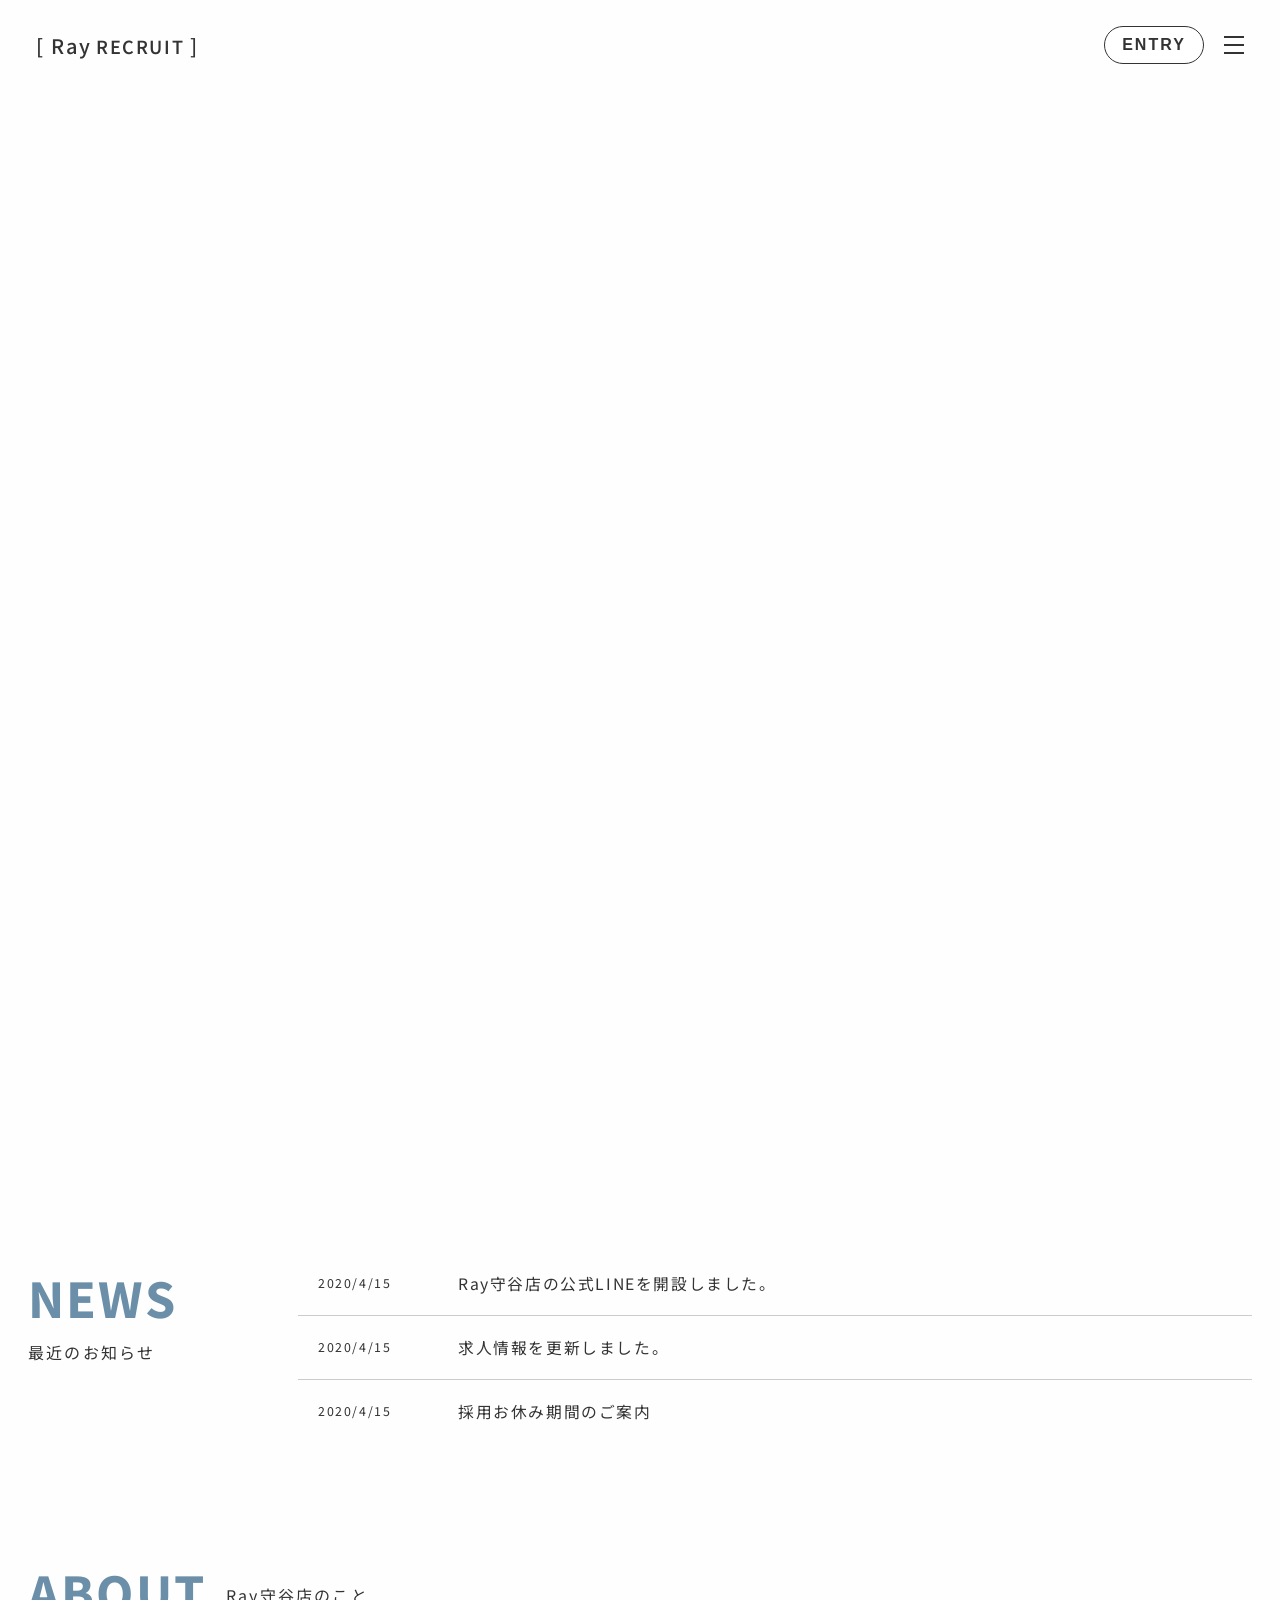
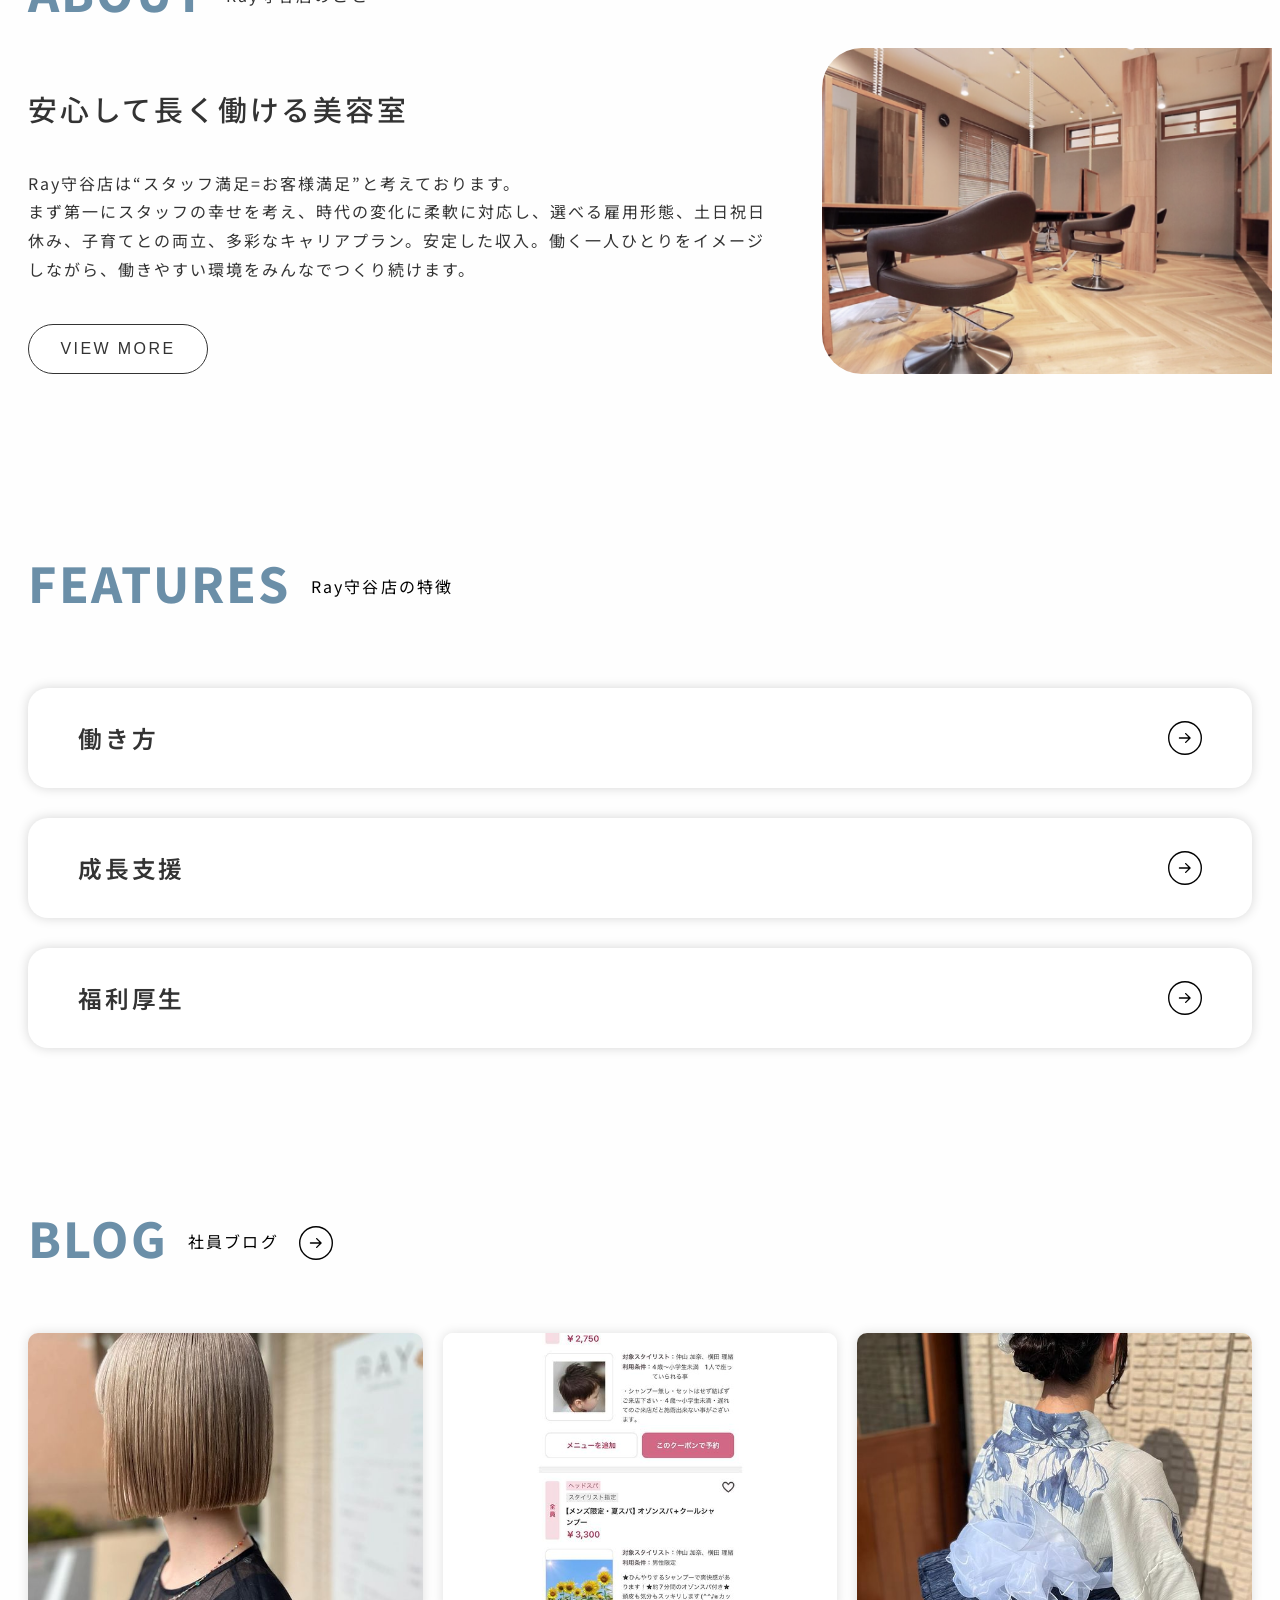
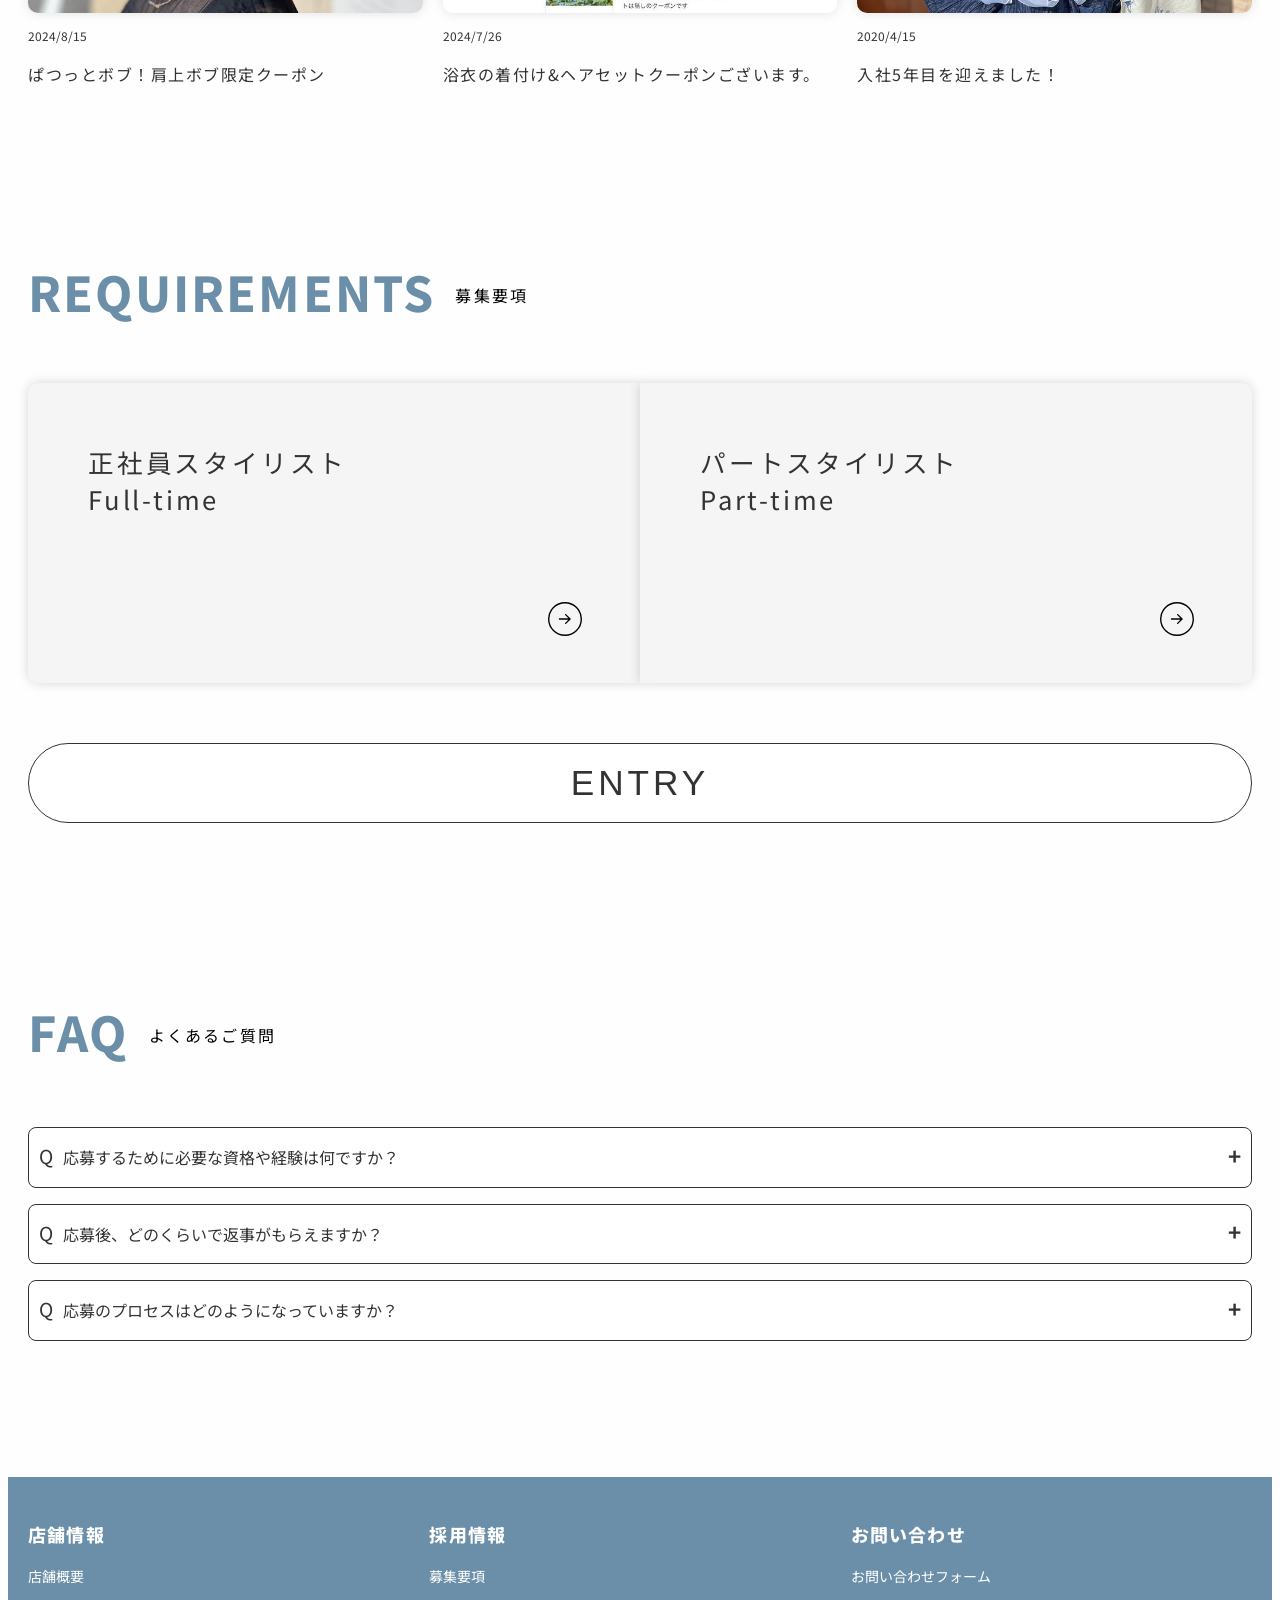
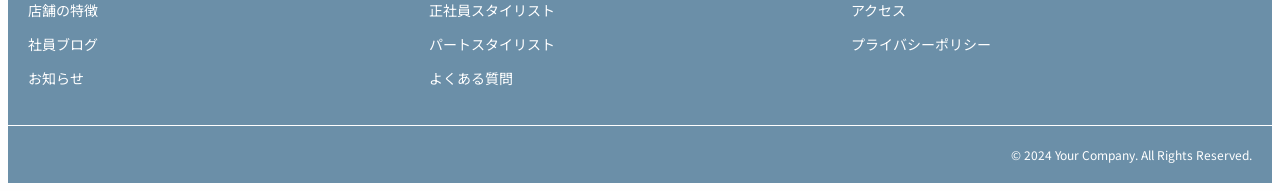
==== commit cac571a0: "Add files via upload" ====
--- a/index.html
+++ b/index.html
@@ -45,7 +45,7 @@
         </div>
     </header>
     <main>
-        <div class="text"><img src="image/topText.svg" alt="">
+        <div class="text">
         </div>
         <div class="mobile_text"><img src="image/mobile_text.svg" alt=""></div>
     </main>
--- a/css/style.css
+++ b/css/style.css
@@ -16,9 +16,9 @@
     position: relative;
     z-index: 200;
     display: grid;
-    grid-template-columns: repeat(2, 1fr) 60px;
+    grid-template-columns: repeat(2, 1fr) 40px;
     align-items: center;
-    padding: 28px;
+    padding: 18px 28px;
     transform: translateY(-100px);
     animation: slideInFromTop 1s ease-out 1s forwards;
     position: sticky;
@@ -44,7 +44,7 @@
 
 .line div {
     margin-top: 6px;
-    width: 30px;
+    width: 20px;
     height: 2px;
     background: #333;
     margin-left: auto;
@@ -55,14 +55,14 @@
 }
 
 .logo {
-    font-size: 30px;
+    font-size: 20px;
     letter-spacing: 1.6px;
     font-weight: 500;
     color: #333;
 }
 
 .logo span {
-    font-size: 26px;
+    font-size: 18px;
     padding-left: 4px;
     font-weight: 550;
 }
@@ -147,15 +147,15 @@
 }
 
 main {
-    height: 100vh;
+    height: 120vh;
     display: grid;
     place-items: center;
 }
 
 .entry {
     border: 1px solid #333;
-    width: 120px;
-    height: 40px;
+    width: 100px;
+    height: 38px;
     border-radius: 20px;
     font-size: 16px;
     letter-spacing: 1.2px;
@@ -165,111 +165,45 @@
     margin-left: auto;
 }
 
-.box {
-    background-image: linear-gradient(to bottom, #eecda3, #ef629f);
-    border-radius: 100%;
-    transform: translateY(20vh);
-    opacity: 0;
-}
-
-.box1 {
-    position: absolute;
-    top: 260px;
-    left: 20px;
-    width: 200px;
-    height: 200px;
-}
-
-.box2 {
-    position: absolute;
-    top: 350px;
-    right: 280px;
-    width: 180px;
-    height: 180px;
-}
-
-.box3 {
-    position: absolute;
-    top: 34rem;
-    right: 40px;
-    width: 180px;
-    height: 180px;
-}
-
-.box4 {
-    position: absolute;
-    top: 40rem;
-    width: 240px;
-    height: 240px;
-}
-
-
-.vector {
-    position: absolute;
-    top: 40rem;
-    right: 260px;
-    opacity: 0;
-}
-
-@media screen and (max-width:1100px) {
-    .box4 {
-        width: 220px;
-        height: 220px;
-    }
-
-    .vector {
-        right: 200px;
-    }
-
-}
-
-@media screen and (max-width:980px) {
-    .box1 {
-        top: 300px;
-        width: 180px;
-        height: 180px;
-    }
-
-    .box2 {
-        width: 160px;
-        height: 160px;
-    }
-
-    .box3 {
-        width: 160px;
-        height: 160px;
-    }
-
-    .box4 {
-        width: 200px;
-        height: 200px;
-    }
-
-}
 
 .text {
     display: grid;
     place-items: center;
     position: absolute;
-    top: 32%;
-    left: 6%;
+    top: 0;
+    left: 28px;
+    right: 28px;
     transform: translate(-50%, -50%);
     z-index: 100;
     opacity: 0;
     transform: translateY(50px);
+    background-image: url(../image/firstview_img.svg);
+    width: 100%;
+    height: 100vh;
+    background-size: cover;
+    background-repeat: no-repeat;
+}
+
+@media screen and (max-width:950px) {
+    .text {
+        left: 0;
+        right: 0;
+        background-image: url(../image/firstview_img950.svg);
+    }
 }
 
 .text img {
-    width: 42rem;
+    width: 100%;
+    height: 100vh;
 }
 
 .entry {
-    width: 140px;
-    height: 50px;
+    width: 100px;
+    height: 38px;
     border-radius: 100px;
-    font-size: 1.12em;
-    color: #333;
-    letter-spacing: 2.4px;
+    font-size: 1em;
+    color: #333;
+    letter-spacing: 2px;
     background: #fff;
     background-size: 200% 100%;
     border: 1px solid #333;
@@ -277,23 +211,23 @@
     font-weight: bold;
 }
 
+@media screen and (max-width:1230px) {
+    main {
+        height: 110vh;
+    }
+}
+@media screen and (max-width:1130px) {
+    main {
+        height: 100vh;
+    }
+}
 @media screen and (max-width:930px) {
     main {
         height: 72vh;
     }
 
-    .box4 {
-        top: 36rem;
-        right: 380px;
-    }
-
-    .vector {
-        top: 36rem;
-    }
-
-
     .text img {
-        width: 42rem;
+        /* width: 42rem; */
     }
 }
 
@@ -328,7 +262,7 @@
     }
 
     .text img {
-        width: 38rem;
+        /* width: 38rem; */
     }
 
 }
@@ -374,7 +308,7 @@
     }
 
     .text img {
-        width: 34rem;
+        /* width: 34rem; */
     }
 }
 
@@ -672,6 +606,7 @@
     grid-template-columns: 220px 1fr;
     gap: 50px;
     padding: 20px;
+    margin-top: 80px;
     align-items: start;
 }
 
@@ -747,8 +682,8 @@
     display: flex;
     align-items: center;
     color: #6B8FA8;
-    font-size: 30px;
-    padding-right: 10px;
+    font-size: 3rem;
+    padding-right: 20px;
     text-transform: uppercase;
     padding-bottom: 8px;
     font-weight: 800;
@@ -783,6 +718,10 @@
         font-size: .88em;
     }
 
+    main {
+        height: 80vh;
+    }
+
 }
 
 @media screen and (max-width: 768px) {
@@ -837,7 +776,7 @@
 }
 
 #about_section {
-    padding: 60px 20px;
+    padding: 80px 20px;
     padding-right: 0;
 }
 
@@ -996,7 +935,7 @@
 #features_section,
 #recruit_section,
 #faq_section {
-    padding: 60px 20px;
+    padding: 80px 20px;
 }
 
 .content_feature {
@@ -1311,7 +1250,7 @@
     }
 
     .box_rec p {
-        padding: 10px 0 0 28px;
+        padding: 20px 0 0 28px;
         font-size: 1em;
         font-weight: 500;
     }
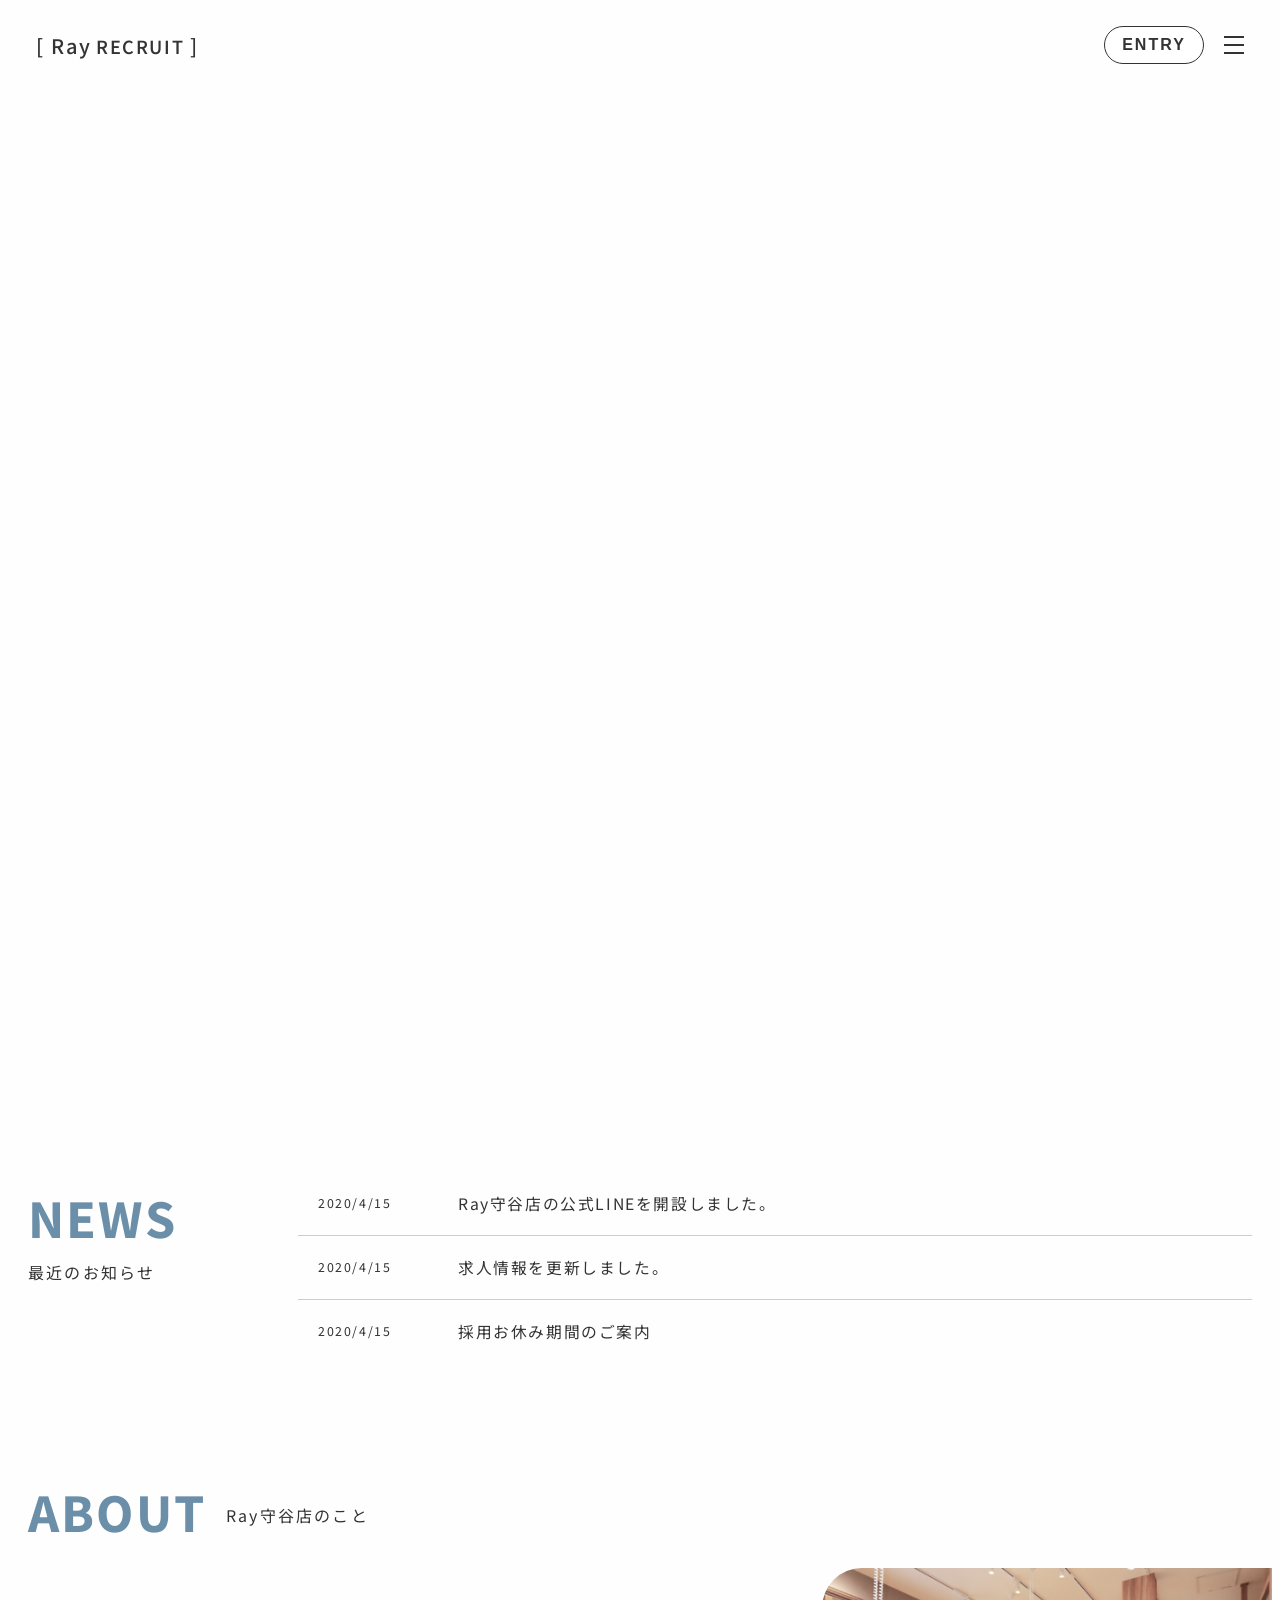
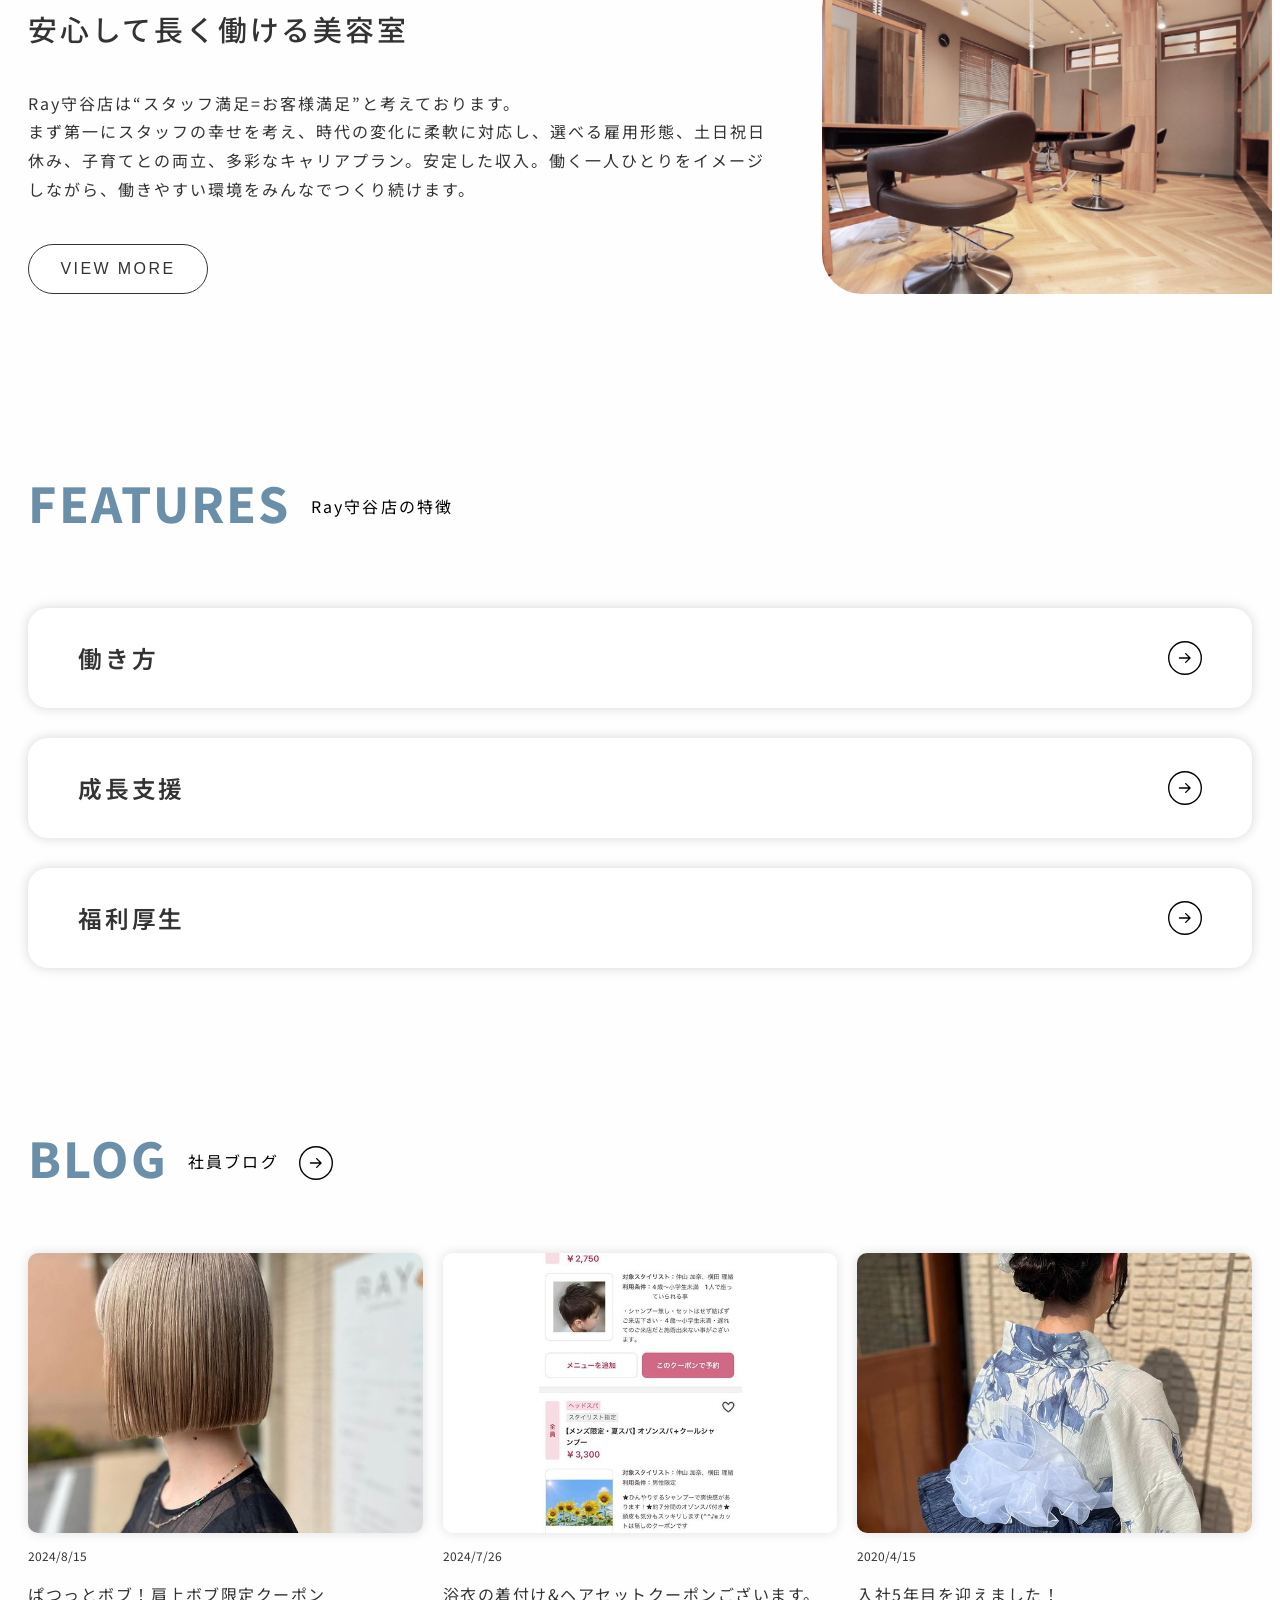
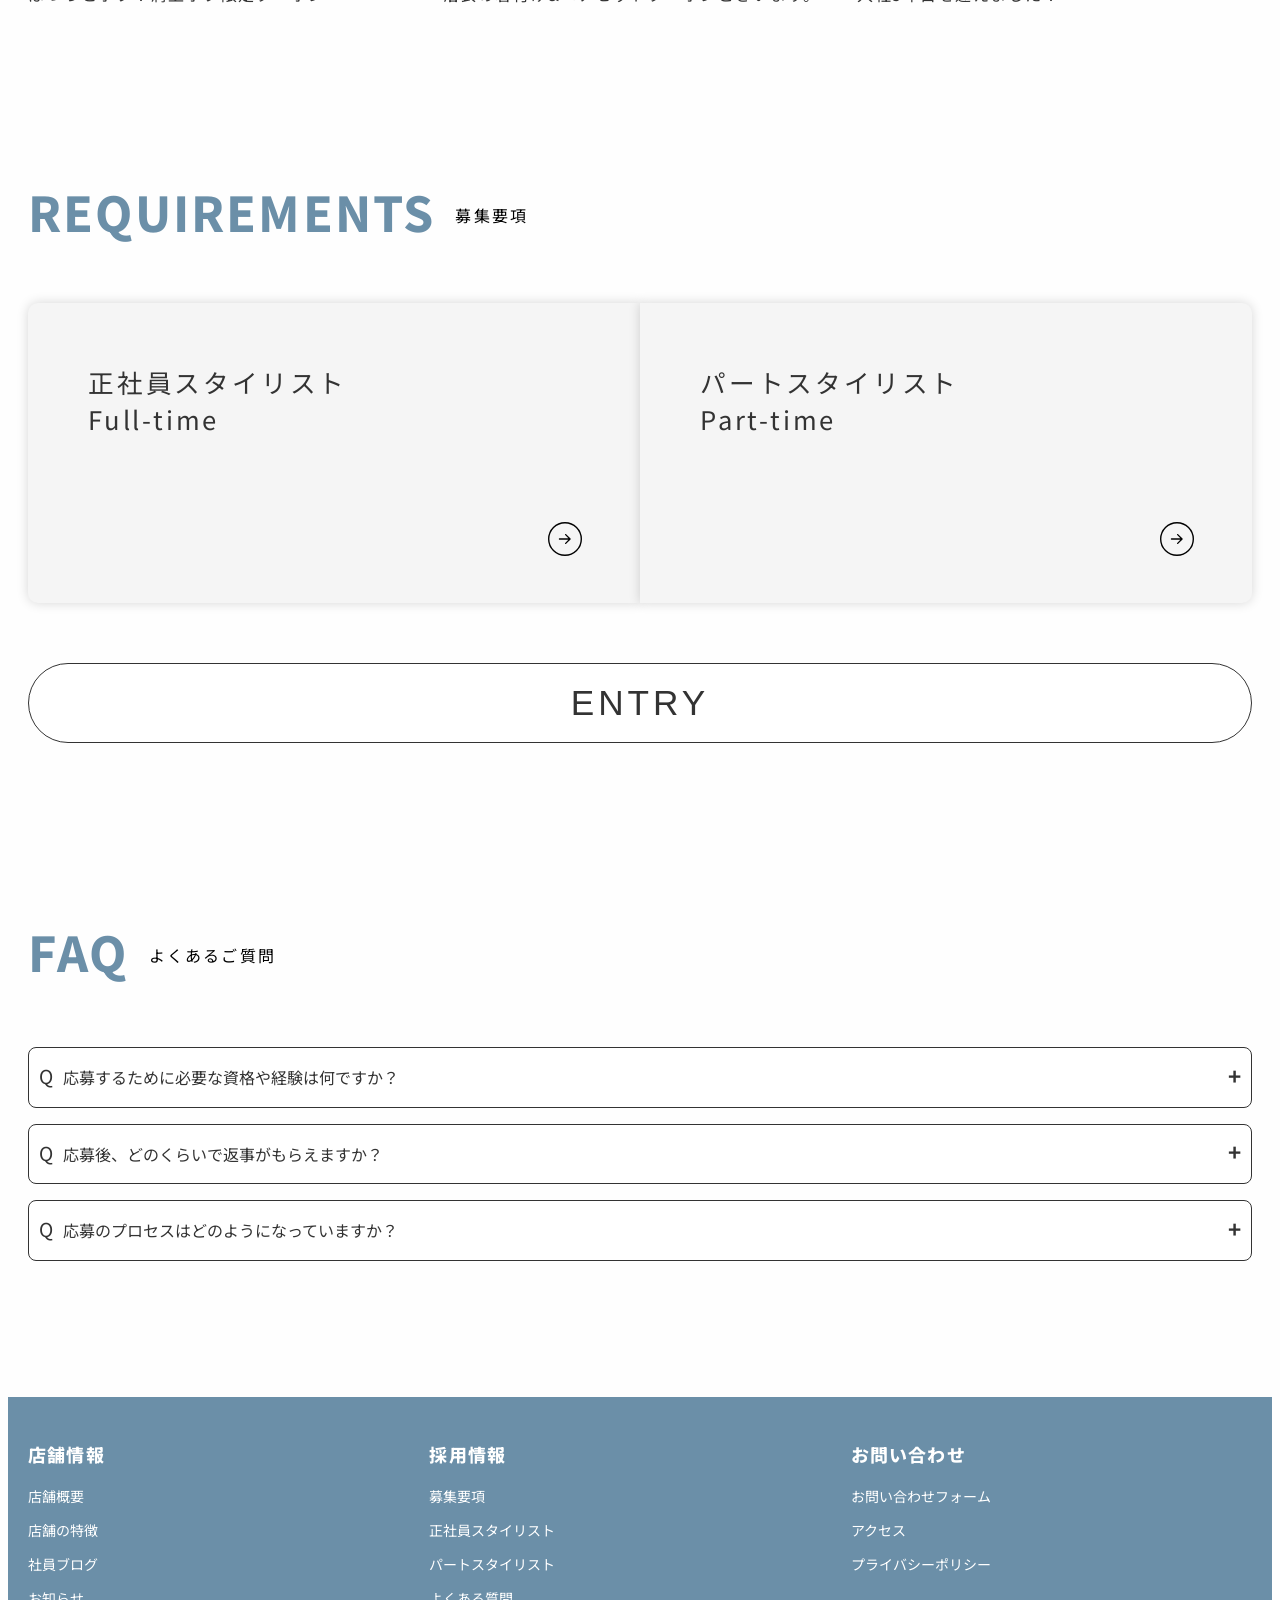
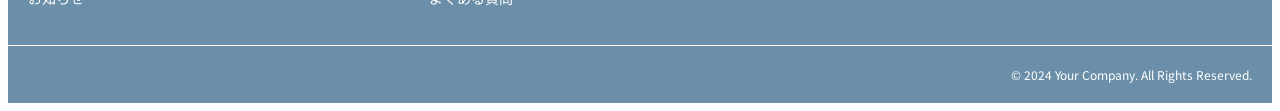
==== commit 102ce1a4: "Add files via upload" ====
--- a/index.html
+++ b/index.html
@@ -47,14 +47,14 @@
     <main>
         <div class="text">
         </div>
-        <div class="mobile_text"><img src="image/mobile_text.svg" alt=""></div>
+        <div class="mobile_text"><img src="image/mobilever_text.svg" alt=""></div>
     </main>
 
     <section class="news_section">
         <h2 class="heading08"><span>NEWS</span>最近のお知らせ</h2>
         <div class="content_news">
             <ul class="news_list">
-                <li class="item">
+                <li class="item item01">
                     <a href="#">
                         <p class="date">2020/4/15</p>
                         <p class="title">Ray守谷店の公式LINEを開設しました。</p>
--- a/css/style.css
+++ b/css/style.css
@@ -7,9 +7,6 @@
     font-style: normal;
     box-sizing: border-box;
     overflow-x: hidden;
-    background-size: contain;
-    background-repeat: no-repeat;
-    background-position: top -100px center;
 }
 
 header {
@@ -269,7 +266,7 @@
 
 @media screen and (max-width:700px) {
     main {
-        height: 62vh;
+        height: 100vh;
     }
 
     .box1 {
@@ -337,26 +334,28 @@
     }
 }
 
-@media screen and (max-width:640px) {
+@media screen and (max-width:600px) {
     body {
-        background-image: url(../image/mobile_Firstview.svg);
-        background-size: contain;
-        background-position: top -100px center;
+        background-image: url(../image/firstview_img600.svg);
+        background-size: cover;
+        background-position: center;
         background-repeat: no-repeat;
+        height: 100vh;
     }
     main {
         height: 100vh;
     }
     .mobile_text {
         position: absolute;
-        top: 12em;
+        top: 20em;
+        left: 20px;
         transform: translate(-50%, -50%);
         transform: translateY(50px);
         display: block;
     }
     .mobile_text img {
         width: 100%;
-        height: 15rem;
+        height: 12rem;
     }
 
     .text,
@@ -365,45 +364,6 @@
         display: none;
     }
 
-    .box1 {
-        left: 20px;
-        width: 120px;
-        height: 120px;
-    }
-
-    .box2 {
-        top: 400px;
-        right: 160px;
-        width: 100px;
-        height: 100px;
-    }
-
-    .box3 {
-        top: 34rem;
-        right: 40px;
-        width: 100px;
-        height: 100px;
-    }
-
-    .box4 {
-        left: 100px;
-        top: 36rem;
-        width: 128px;
-        height: 128px;
-    }
-
-    .vector {
-        top: 36rem;
-        right: 140px;
-    }
-
-    .vector img {
-        width: 100px;
-    }
-
-    .text img {
-        width: 30rem;
-    }
 }
 
 @media screen and (max-width:560px) {
@@ -606,7 +566,6 @@
     grid-template-columns: 220px 1fr;
     gap: 50px;
     padding: 20px;
-    margin-top: 80px;
     align-items: start;
 }
 
@@ -699,11 +658,18 @@
 } */
 
 @media screen and (max-width:1000px) {
+    .item01 {
+        margin-top: 10px;
+    }
+    .heading08 span {
+        padding-bottom: 0;
+    }
     .news_section {
         grid-template-columns: 1fr;
         grid-template-rows: 78px 1fr;
         gap: 10px;
         padding: 28px;
+        margin-top: 80px;
         padding-top: 60px;
     }
 
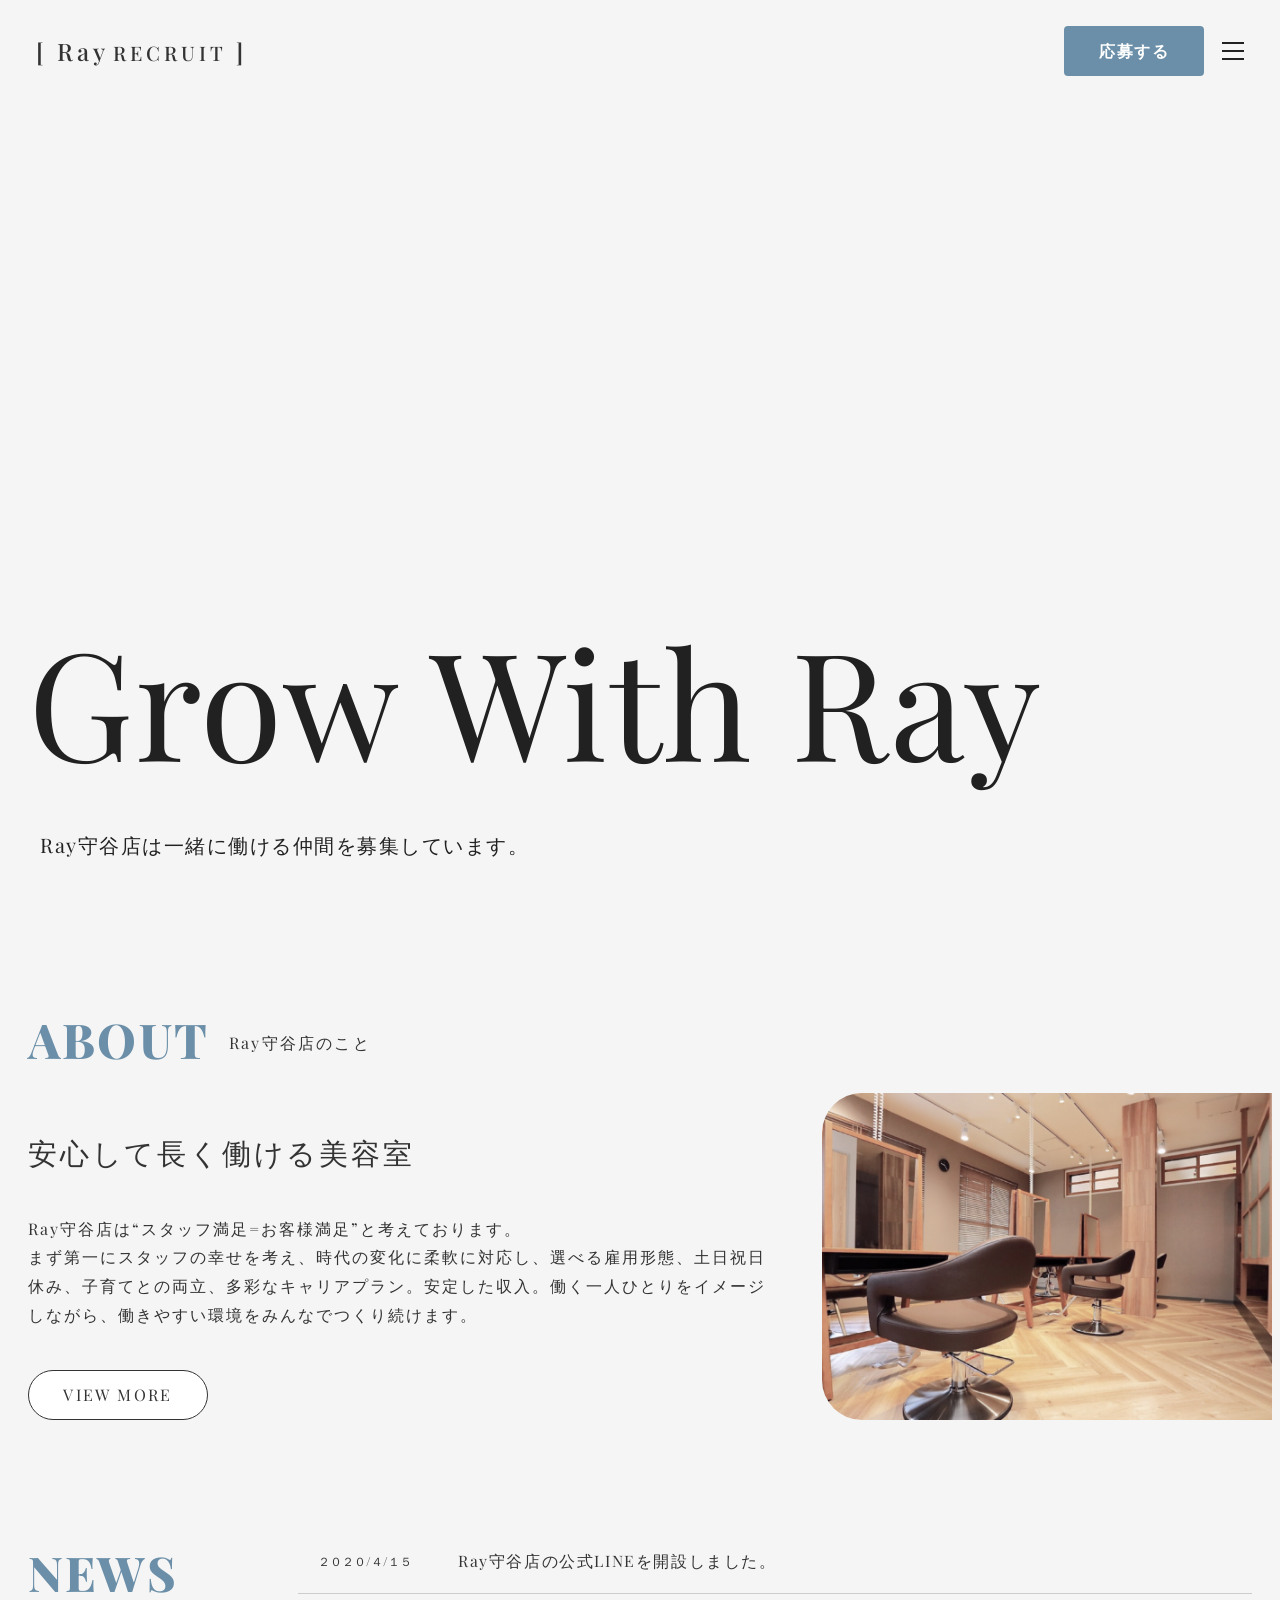
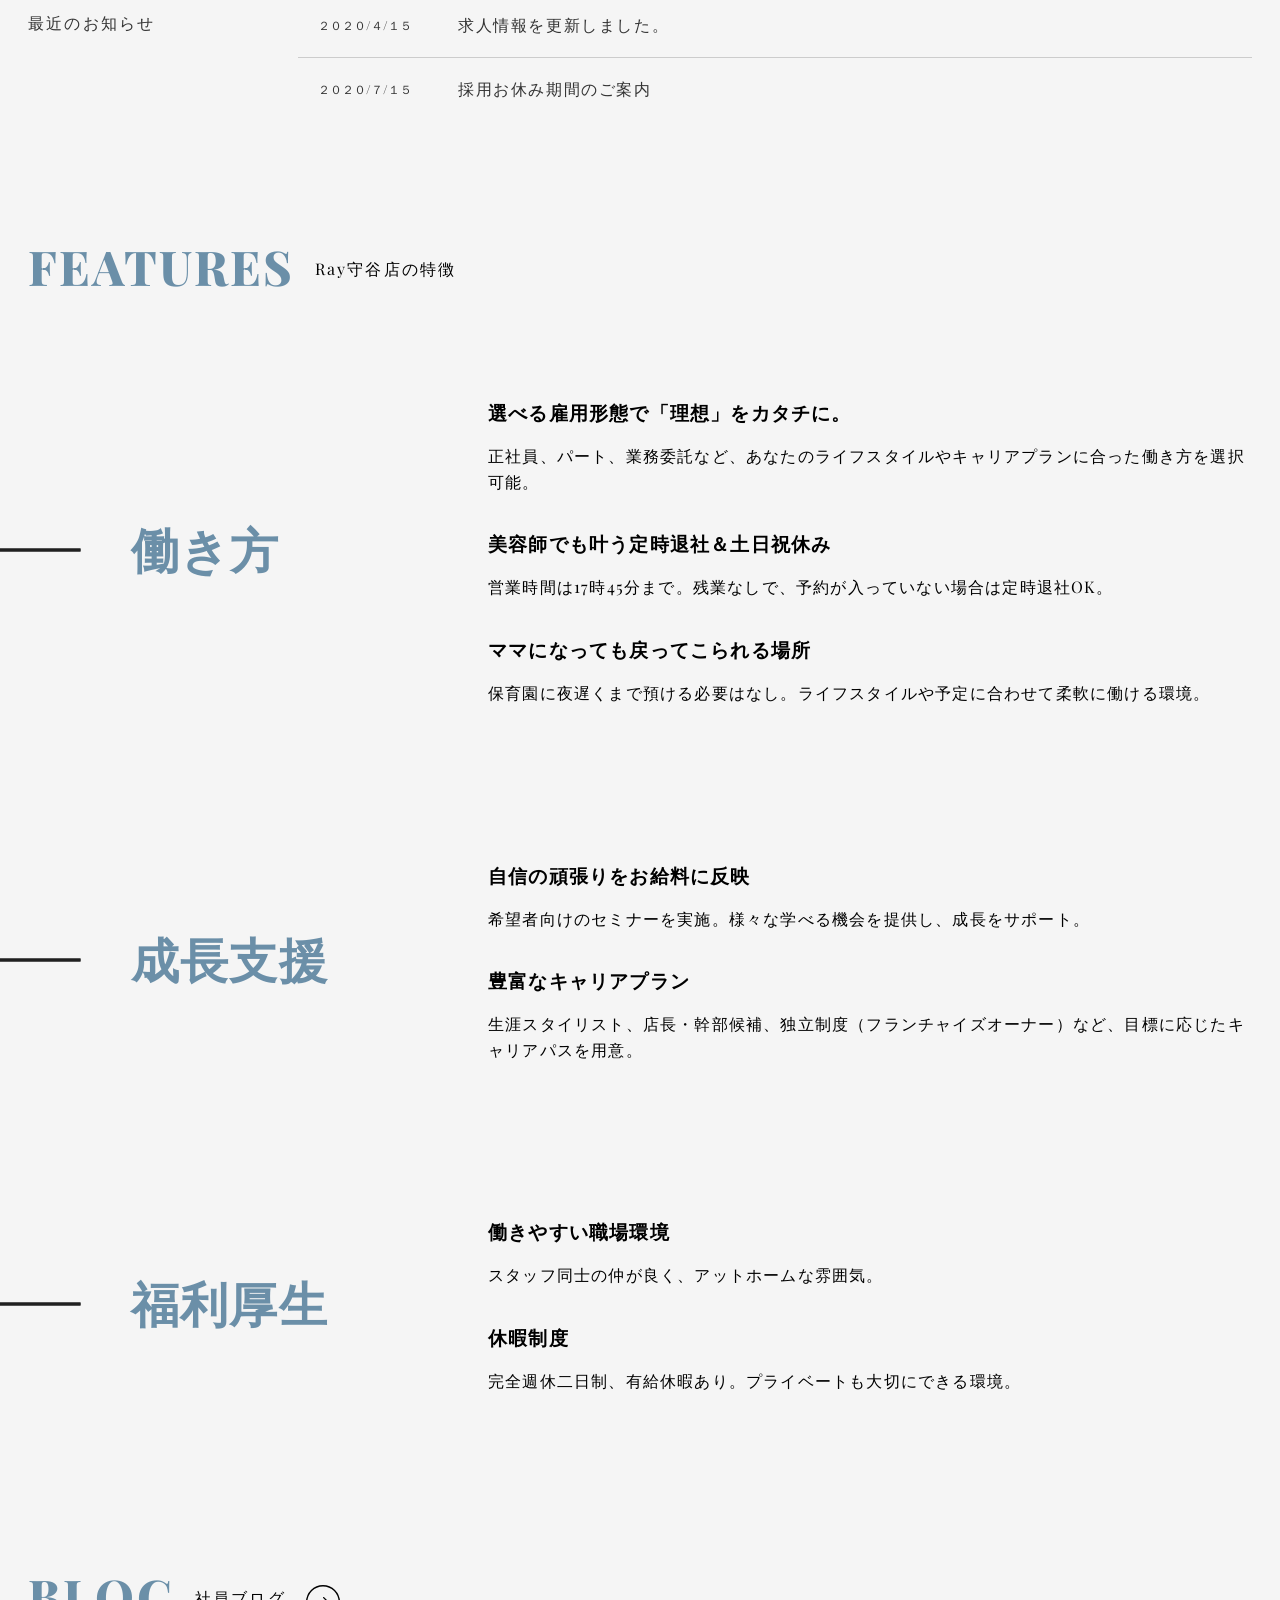
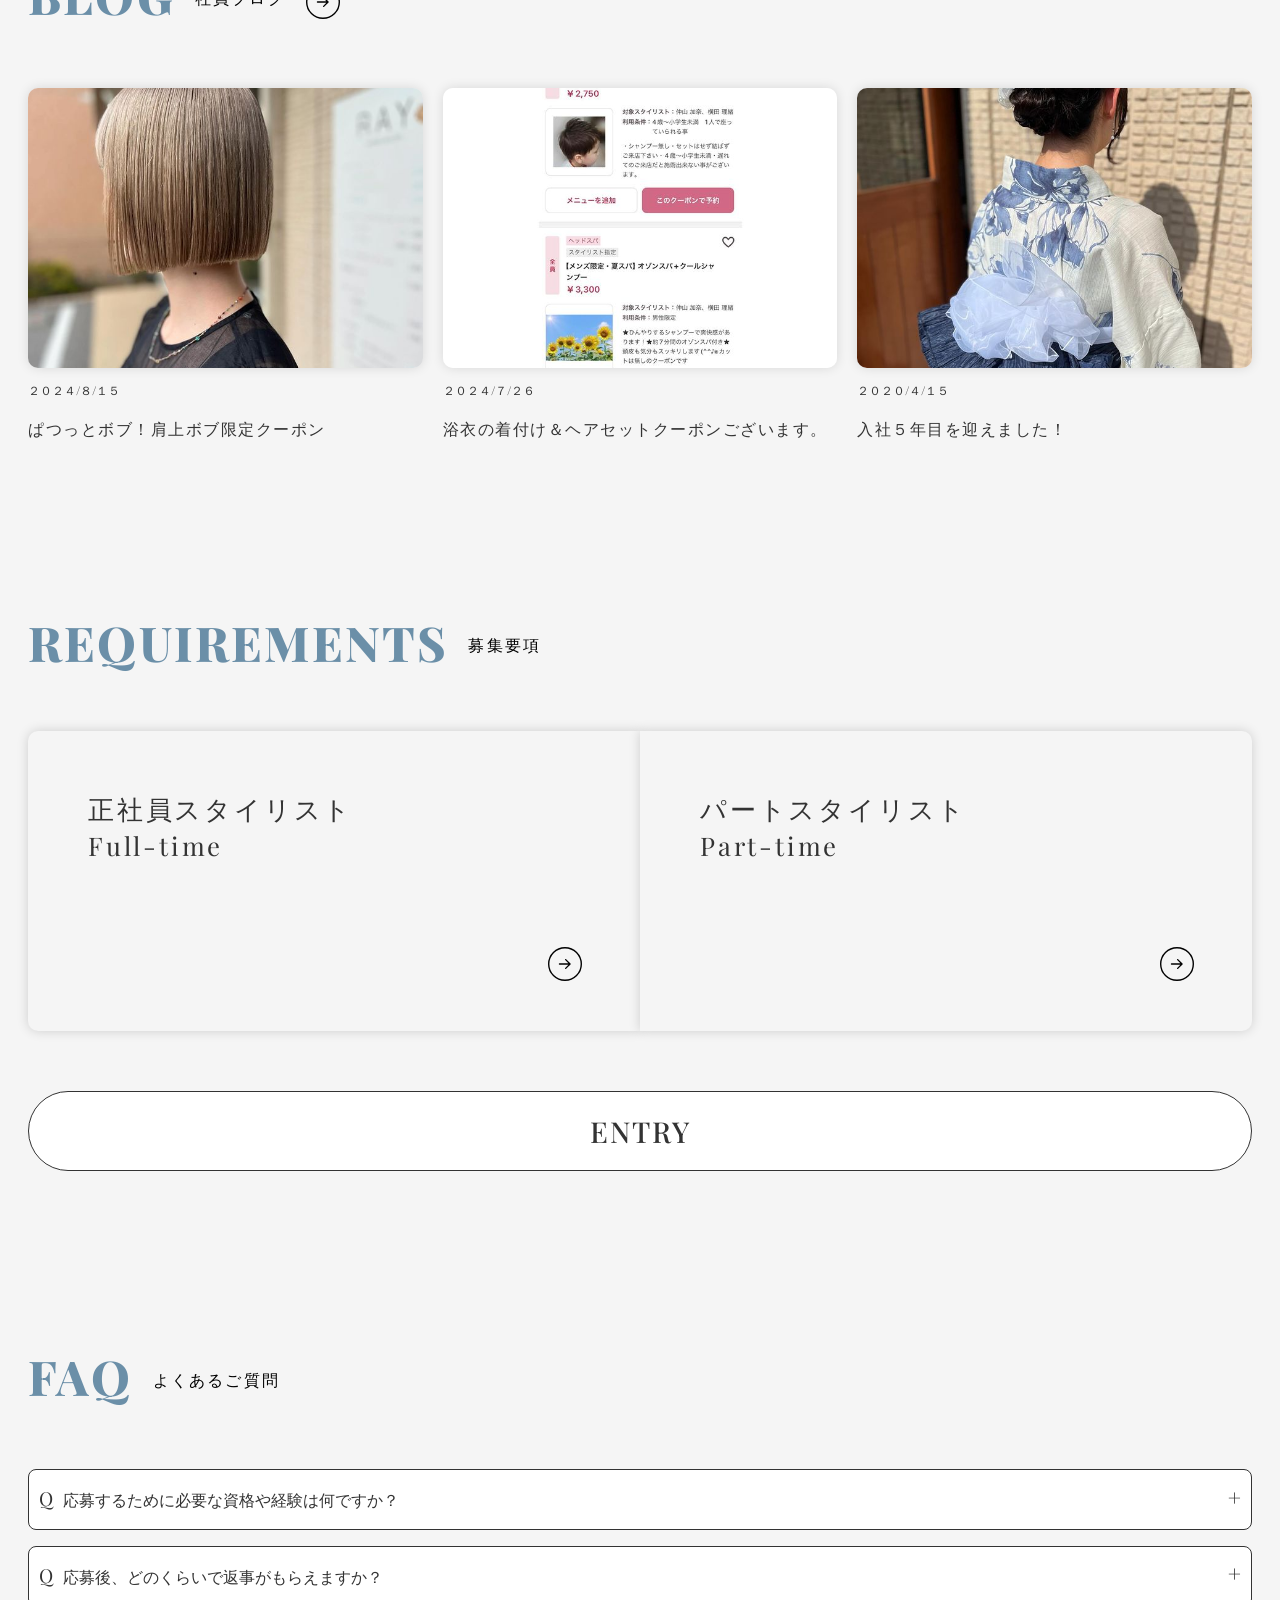
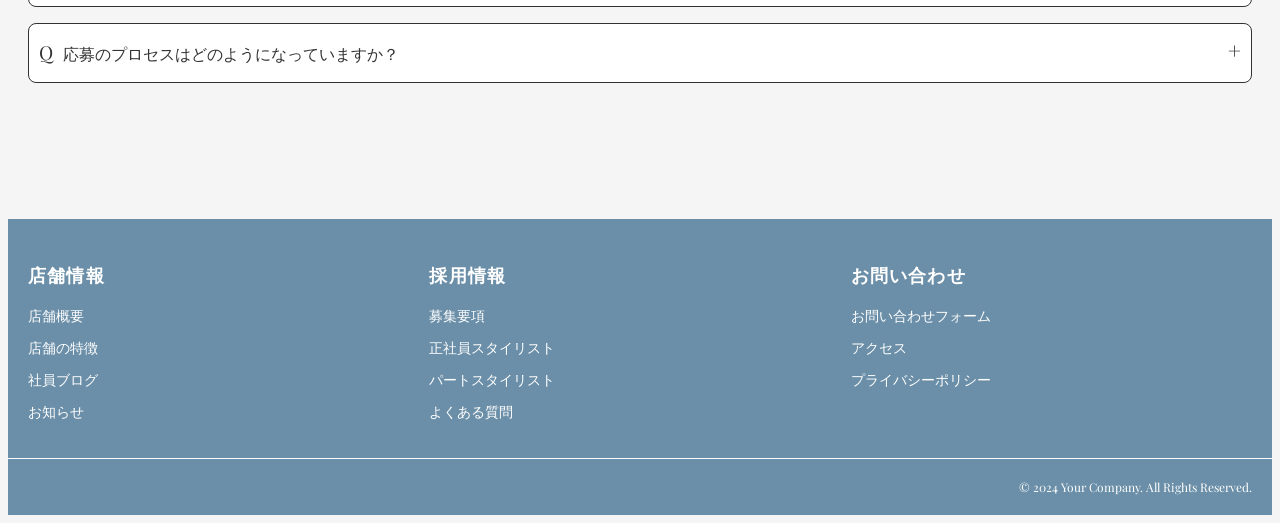
==== commit 3a4124af: "Add files via upload" ====
--- a/index.html
+++ b/index.html
@@ -15,7 +15,7 @@
         <div class="logo">[ Ray<span>RECRUIT </span>]</div>
         <a class="form"
             href="https://docs.google.com/forms/d/e/1FAIpQLSex5npWodg_YMDgw0tSRHl3kR3jKLnFb66A946xwnOBswE83A/viewform?usp=sf_link"><button
-                class="entry">ENTRY</button></a>
+                class="entry">応募する</button></a>
         <div class="line">
             <div class="line1"></div>
             <div class="line1"></div>
@@ -45,36 +45,12 @@
         </div>
     </header>
     <main>
-        <div class="text">
-        </div>
-        <div class="mobile_text"><img src="image/mobilever_text.svg" alt=""></div>
+        <div class="firsttext">
+            <h1>Grow With Ray</h1>
+            <p>Ray守谷店は一緒に働ける仲間を募集しています。</p>
+        </div>
+        <div class="firsttext_border"></div>
     </main>
-
-    <section class="news_section">
-        <h2 class="heading08"><span>NEWS</span>最近のお知らせ</h2>
-        <div class="content_news">
-            <ul class="news_list">
-                <li class="item item01">
-                    <a href="#">
-                        <p class="date">2020/4/15</p>
-                        <p class="title">Ray守谷店の公式LINEを開設しました。</p>
-                    </a>
-                </li>
-                <li class="item">
-                    <a href="#">
-                        <p class="date">2020/4/15</p>
-                        <p class="title">求人情報を更新しました。</p>
-                    </a>
-                </li>
-                <li class="item">
-                    <a href="#">
-                        <p class="date">2020/4/15</p>
-                        <p class="title">採用お休み期間のご案内</p>
-                    </a>
-                </li>
-            </ul>
-        </div>
-    </section>
 
     <section id="about_section">
         <h2 class="heading08"><span>ABOUT</span>Ray守谷店のこと</h2>
@@ -90,43 +66,89 @@
         </div>
     </section>
 
+    <section class="news_section">
+        <h2 class="heading08"><span>NEWS</span>最近のお知らせ</h2>
+        <div class="content_news">
+            <ul class="news_list">
+                <li class="item item01">
+                    <a href="#">
+                        <p class="date">２０２０/４/１５</p>
+                        <p class="title">Ray守谷店の公式LINEを開設しました。</p>
+                    </a>
+                </li>
+                <li class="item">
+                    <a href="#">
+                        <p class="date">２０２０/４/１５</p>
+                        <p class="title">求人情報を更新しました。</p>
+                    </a>
+                </li>
+                <li class="item">
+                    <a href="#">
+                        <p class="date">２０２０/７/１５</p>
+                        <p class="title">採用お休み期間のご案内</p>
+                    </a>
+                </li>
+            </ul>
+        </div>
+    </section>
+
+
     <section id="features_section">
         <h2 class="heading08"><span>FEATURES</span>Ray守谷店の特徴</h2>
-        <div class="content_feature">
-            <a href="working.html">
-                <div class="item_box">
-                    <p>働き方</p><svg class="pc" width="34" height="34" viewBox="0 0 74 74" fill="none"
-                        xmlns="http://www.w3.org/2000/svg">
-                        <circle cx="37" cy="37" r="35.5" stroke="black" stroke-width="3"></circle>
-                        <path
-                            d="M25 35.5C24.1716 35.5 23.5 36.1716 23.5 37C23.5 37.8284 24.1716 38.5 25 38.5V35.5ZM49.0607 38.0607C49.6464 37.4749 49.6464 36.5251 49.0607 35.9393L39.5147 26.3934C38.9289 25.8076 37.9792 25.8076 37.3934 26.3934C36.8076 26.9792 36.8076 27.9289 37.3934 28.5147L45.8787 37L37.3934 45.4853C36.8076 46.0711 36.8076 47.0208 37.3934 47.6066C37.9792 48.1924 38.9289 48.1924 39.5147 47.6066L49.0607 38.0607ZM25 38.5L48 38.5V35.5L25 35.5V38.5Z"
-                            fill="black"></path>
-                    </svg>
-                </div>
-            </a>
-            <a href="working.html">
-                <div class="item_box">
-                    <p>成長支援</p><svg class="pc" width="34" height="34" viewBox="0 0 74 74" fill="none"
-                        xmlns="http://www.w3.org/2000/svg">
-                        <circle cx="37" cy="37" r="35.5" stroke="black" stroke-width="3"></circle>
-                        <path
-                            d="M25 35.5C24.1716 35.5 23.5 36.1716 23.5 37C23.5 37.8284 24.1716 38.5 25 38.5V35.5ZM49.0607 38.0607C49.6464 37.4749 49.6464 36.5251 49.0607 35.9393L39.5147 26.3934C38.9289 25.8076 37.9792 25.8076 37.3934 26.3934C36.8076 26.9792 36.8076 27.9289 37.3934 28.5147L45.8787 37L37.3934 45.4853C36.8076 46.0711 36.8076 47.0208 37.3934 47.6066C37.9792 48.1924 38.9289 48.1924 39.5147 47.6066L49.0607 38.0607ZM25 38.5L48 38.5V35.5L25 35.5V38.5Z"
-                            fill="black"></path>
-                    </svg>
-                </div>
-            </a>
-            <a href="working.html">
-                <div class="item_box">
-                    <p>福利厚生</p><svg class="pc" width="34" height="34" viewBox="0 0 74 74" fill="none"
-                        xmlns="http://www.w3.org/2000/svg">
-                        <circle cx="37" cy="37" r="35.5" stroke="black" stroke-width="3"></circle>
-                        <path
-                            d="M25 35.5C24.1716 35.5 23.5 36.1716 23.5 37C23.5 37.8284 24.1716 38.5 25 38.5V35.5ZM49.0607 38.0607C49.6464 37.4749 49.6464 36.5251 49.0607 35.9393L39.5147 26.3934C38.9289 25.8076 37.9792 25.8076 37.3934 26.3934C36.8076 26.9792 36.8076 27.9289 37.3934 28.5147L45.8787 37L37.3934 45.4853C36.8076 46.0711 36.8076 47.0208 37.3934 47.6066C37.9792 48.1924 38.9289 48.1924 39.5147 47.6066L49.0607 38.0607ZM25 38.5L48 38.5V35.5L25 35.5V38.5Z"
-                            fill="black"></path>
-                    </svg>
-                </div>
-            </a>
-        </div>
+        <div id="working">
+            <div class="flex">
+                <div class="border"></div>
+                <h2>働き方</h2>
+            </div>
+            <div class="working_detail">
+                <div class="work01">
+                    <h3>選べる雇用形態で「理想」をカタチに。</h3>
+                    <p>正社員、パート、業務委託など、あなたのライフスタイルやキャリアプランに合った働き方を選択可能。</p>
+                </div>
+                <div class="work01">
+                    <h3>美容師でも叶う定時退社＆土日祝休み</h3>
+                    <p>営業時間は17時45分まで。残業なしで、予約が入っていない場合は定時退社OK。</p>
+                </div>
+                <div class="work01">
+                    <h3>ママになっても戻ってこられる場所</h3>
+                    <p>保育園に夜遅くまで預ける必要はなし。ライフスタイルや予定に合わせて柔軟に働ける環境。
+                    </p>
+                </div>
+            </div>
+        </div>
+
+        <div id="working02" class="support">
+            <div class="flex">
+                <div class="border"></div>
+                <h2>成長支援</h2>
+            </div>
+            <div class="working_detail">
+                <div class="work01">
+                    <h3>自信の頑張りをお給料に反映</h3>
+                    <p>希望者向けのセミナーを実施。様々な学べる機会を提供し、成長をサポート。</p>
+                </div>
+                <div class="work01">
+                    <h3>豊富なキャリアプラン</h3>
+                    <p>生涯スタイリスト、店長・幹部候補、独立制度（フランチャイズオーナー）など、目標に応じたキャリアパスを用意。</p>
+                </div>
+            </div>
+        </div>
+
+        <div id="working03" class="welfare">
+            <div class="flex">
+                <div class="border"></div>
+                <h2>福利厚生</h2>
+            </div>
+            <div class="working_detail">
+                <div class="work01">
+                    <h3>働きやすい職場環境</h3>
+                    <p>スタッフ同士の仲が良く、アットホームな雰囲気。</p>
+                </div>
+                <div class="work01">
+                    <h3>休暇制度</h3>
+                    <p>完全週休二日制、有給休暇あり。プライベートも大切にできる環境。</p>
+                </div>
+            </div>
         </div>
     </section>
 
@@ -148,7 +170,7 @@
                     <a href="blog.html">
                         <div class="blog_img img_01"></div>
                         <div class="blog_text">
-                            <p class="date">2024/8/15</p>
+                            <p class="date">２０２４/８/１５</p>
                             <p class="title">ぱつっとボブ！肩上ボブ限定クーポン</p>
                         </div>
                     </a>
@@ -157,8 +179,8 @@
                     <a href="#">
                         <div class="blog_img img_02"></div>
                         <div class="blog_text">
-                            <p class="date">2024/7/26</p>
-                            <p class="title">浴衣の着付け&ヘアセットクーポンございます。</p>
+                            <p class="date">２０２４/７/２６</p>
+                            <p class="title">浴衣の着付け＆ヘアセットクーポンございます。</p>
                         </div>
                     </a>
                 </div>
@@ -166,8 +188,8 @@
                     <a href="#">
                         <div class="blog_img img_03"></div>
                         <div class="blog_text">
-                            <p class="date">2020/4/15</p>
-                            <p class="title">入社5年目を迎えました！</p>
+                            <p class="date">２０２０/４/１５</p>
+                            <p class="title">入社５年目を迎えました！</p>
                         </div>
                     </a>
                 </div>
@@ -223,7 +245,7 @@
                 <input id="cp_tabfour032" type="checkbox" name="tabs">
                 <label for="cp_tabfour032">応募後、どのくらいで返事がもらえますか？</label>
                 <div class="cp_actab-content">
-                    <p>応募後、通常は1週間以内にご連絡いたします。もしそれ以上経っても返事がない場合は、お手数ですがご連絡ください。</p>
+                    <p>応募後、通常は１週間以内にご連絡いたします。もしそれ以上経っても返事がない場合は、お手数ですがご連絡ください。</p>
                 </div>
             </div>
             <div class="cp_actab">
@@ -247,7 +269,7 @@
                     <li><a href="/news">お知らせ</a></li>
                 </ul>
             </div>
-    
+
             <div class="footer-section recruit-info">
                 <h4>採用情報</h4>
                 <ul>
@@ -257,7 +279,7 @@
                     <li><a href="/process">よくある質問</a></li>
                 </ul>
             </div>
-    
+
             <div class="footer-section contact-info">
                 <h4>お問い合わせ</h4>
                 <ul>
@@ -266,7 +288,7 @@
                     <li><a href="/privacy">プライバシーポリシー</a></li>
                 </ul>
             </div>
-    
+
             <!-- SNS -->
             <!-- <div class="footer-section social-media">
                 <h4>Follow Us</h4>
@@ -278,12 +300,12 @@
                 </ul>
             </div> -->
         </div>
-    
+
         <div class="footer-bottom">
             <p>&copy; 2024 Your Company. All Rights Reserved.</p>
         </div>
     </footer>
-    
+
 </body>
 
 </html>
--- a/css/style.css
+++ b/css/style.css
@@ -1,10 +1,10 @@
 @charset "utf-8";
-@import url('https://fonts.googleapis.com/css2?family=Noto+Sans+JP:wght@100..900&display=swap');
+@import url('https://fonts.googleapis.com/css2?family=Montserrat:ital,wght@0,100..900;1,100..900&family=Noto+Sans+JP:wght@100..900&family=Playfair+Display:ital,wght@0,400..900;1,400..900&display=swap');
 
 body {
-    background: #fefefe;
-    font-family: "Noto Sans JP", sans-serif;
-    font-style: normal;
+    background: #f5f5f5;
+    font-family: "Playfair Display", serif;
+    font-optical-sizing: auto;
     box-sizing: border-box;
     overflow-x: hidden;
 }
@@ -41,9 +41,9 @@
 
 .line div {
     margin-top: 6px;
-    width: 20px;
+    width: 22px;
     height: 2px;
-    background: #333;
+    background: #212121;
     margin-left: auto;
 }
 
@@ -52,20 +52,20 @@
 }
 
 .logo {
-    font-size: 20px;
-    letter-spacing: 1.6px;
+    font-size: 24px;
+    letter-spacing: 4px;
     font-weight: 500;
     color: #333;
 }
 
 .logo span {
-    font-size: 18px;
+    font-size: 20px;
     padding-left: 4px;
-    font-weight: 550;
+    font-weight: 500;
 }
 
 .menu.open {
-    top: -10px;
+    top: 0px;
 }
 
 .menu {
@@ -110,7 +110,8 @@
 .menu-content h1 {
     padding-left: 40px;
     letter-spacing: 2px;
-    font-size: 28px;
+    font-size: 32px;
+    color: #6B8FA8;
 }
 
 .menu-content {
@@ -123,10 +124,11 @@
 }
 
 .navigation_menu a {
-    font-family: "Roboto", sans-serif;
-    font-weight: 300;
+    font-family: "Playfair Display", serif;
+    font-optical-sizing: auto;
+    font-weight: 400;
     font-size: 18px;
-    color: #333;
+    color: #212121;
     letter-spacing: 1.8px;
     line-height: 1.8;
 }
@@ -144,169 +146,54 @@
 }
 
 main {
-    height: 120vh;
-    display: grid;
+    height: 100vh;
     place-items: center;
+    background: #f5f5f5;
+}
+
+.firsttext {
+    margin-right: auto;
+    padding: 0 20px;
+    letter-spacing: 1.5px;
+    color: #212121;
+}
+
+.firsttext h1 {
+    font-size: 150px;
+    font-weight: normal;
+    margin: 0;
+    position: absolute;
+    bottom: 100px;
+}
+
+.firsttext p {
+    font-size: 20px;
+    margin: 0;
+    padding: 10px 0 20px 12px;
+    position: absolute;
+    bottom: 20px;
+}
+
+.firsttext_border {
+    width: 100%;
+    /* border-bottom: 1px solid #ccc; */
+    position: absolute;
+    bottom: 0;
 }
 
 .entry {
-    border: 1px solid #333;
-    width: 100px;
-    height: 38px;
-    border-radius: 20px;
+    width: 140px;
+    height: 50px;
+    border-radius: 4px;
     font-size: 16px;
-    letter-spacing: 1.2px;
     color: #fff;
-    background-color: #fff;
-    font-weight: 400;
-    margin-left: auto;
-}
-
-
-.text {
-    display: grid;
-    place-items: center;
-    position: absolute;
-    top: 0;
-    left: 28px;
-    right: 28px;
-    transform: translate(-50%, -50%);
-    z-index: 100;
-    opacity: 0;
-    transform: translateY(50px);
-    background-image: url(../image/firstview_img.svg);
-    width: 100%;
-    height: 100vh;
-    background-size: cover;
-    background-repeat: no-repeat;
-}
-
-@media screen and (max-width:950px) {
-    .text {
-        left: 0;
-        right: 0;
-        background-image: url(../image/firstview_img950.svg);
-    }
-}
-
-.text img {
-    width: 100%;
-    height: 100vh;
-}
-
-.entry {
-    width: 100px;
-    height: 38px;
-    border-radius: 100px;
-    font-size: 1em;
-    color: #333;
-    letter-spacing: 2px;
-    background: #fff;
+    letter-spacing: 1.5px;
+    background: #6B8FA8;
     background-size: 200% 100%;
-    border: 1px solid #333;
-    font-family: "Roboto", sans-serif;
-    font-weight: bold;
-}
-
-@media screen and (max-width:1230px) {
-    main {
-        height: 110vh;
-    }
-}
-@media screen and (max-width:1130px) {
-    main {
-        height: 100vh;
-    }
-}
-@media screen and (max-width:930px) {
-    main {
-        height: 72vh;
-    }
-
-    .text img {
-        /* width: 42rem; */
-    }
-}
-
-@media screen and (max-width:768px) {
-    .box1 {
-        left: 20px;
-        width: 160px;
-        height: 160px;
-    }
-
-    .box2 {
-        width: 140px;
-        height: 140px;
-    }
-
-    .box3 {
-        top: 34rem;
-        right: 40px;
-        width: 140px;
-        height: 140px;
-    }
-
-    .box4 {
-        top: 36rem;
-        width: 180px;
-        height: 180px;
-    }
-
-    .vector {
-        top: 36rem;
-        right: 180px;
-    }
-
-    .text img {
-        /* width: 38rem; */
-    }
-
-}
-
-@media screen and (max-width:700px) {
-    main {
-        height: 100vh;
-    }
-
-    .box1 {
-        left: 40px;
-        width: 140px;
-        height: 140px;
-    }
-
-    .box2 {
-        top: 400px;
-        right: 240px;
-        width: 120px;
-        height: 120px;
-    }
-
-    .box3 {
-        top: 34rem;
-        right: 40px;
-        width: 120px;
-        height: 120px;
-    }
-
-    .box4 {
-        top: 36rem;
-        width: 148px;
-        height: 148px;
-    }
-
-    .vector {
-        top: 36rem;
-        right: 180px;
-    }
-
-    .vector img {
-        width: 128px;
-    }
-
-    .text img {
-        /* width: 34rem; */
-    }
+    border: none;
+    font-family: "Playfair Display", serif;
+    font-optical-sizing: auto;
+    font-weight: 600;
 }
 
 .mobile_text {
@@ -331,6 +218,36 @@
     100% {
         transform: translateY(0);
         opacity: 1;
+    }
+}
+
+@media screen and (max-width:1100px) {
+    .firsttext h1 {
+        font-size: 120px;
+    }
+}
+
+@media screen and (max-width:900px) {
+    .firsttext h1 {
+        font-size: 100px;
+    }
+    .firsttext p {
+        font-size: 18px;
+    }
+}
+
+@media screen and (max-width:700px) {
+    main {
+        height: 80vh;
+    }
+    .firsttext h1 {
+        font-size: 60px;
+        bottom: 200px;
+    }
+    .firsttext p {
+        font-size: 16px;
+        bottom: 140px;
+        padding-left: 6px;
     }
 }
 
@@ -342,9 +259,7 @@
         background-repeat: no-repeat;
         height: 100vh;
     }
-    main {
-        height: 100vh;
-    }
+
     .mobile_text {
         position: absolute;
         top: 20em;
@@ -353,6 +268,7 @@
         transform: translateY(50px);
         display: block;
     }
+
     .mobile_text img {
         width: 100%;
         height: 12rem;
@@ -407,6 +323,27 @@
 }
 
 @media screen and (max-width:480px) {
+    main {
+        height: 30vh;
+        padding: 120px 0 20px 0;
+    }
+
+    .firsttext {
+        padding: 0 10px;
+    }
+
+    .firsttext h1 {
+        font-size: 32px;
+        bottom: 360px;
+    }
+
+    .firsttext p {
+        font-size: 12px;
+        width: 66%;
+        padding-left: 2px;
+        bottom: 290px;
+    }
+
     .line div {
         width: 24px;
     }
@@ -535,8 +472,8 @@
     }
 
     .logo {
-        font-size: 16px;
-        letter-spacing: 1.4px;
+        font-size: 14px;
+        letter-spacing: 1.2px;
         font-weight: 500;
         color: #333;
     }
@@ -565,7 +502,7 @@
     display: grid;
     grid-template-columns: 220px 1fr;
     gap: 50px;
-    padding: 20px;
+    padding: 120px 20px 20px 20px;
     align-items: start;
 }
 
@@ -611,7 +548,6 @@
     font-size: .88em;
     color: #333;
     padding: 0 20px 0 0;
-    letter-spacing: 1.6px;
 }
 
 .news_list .item .title {
@@ -648,22 +584,15 @@
     font-weight: 800;
 }
 
-/* .heading08 span::before {
-    content: '';
-    display: inline-block;
-    margin-right: 20px;
-    width: 40px;
-    height: 1.2px;
-    background-color: #ef629f;
-} */
-
 @media screen and (max-width:1000px) {
     .item01 {
         margin-top: 10px;
     }
+
     .heading08 span {
         padding-bottom: 0;
     }
+
     .news_section {
         grid-template-columns: 1fr;
         grid-template-rows: 78px 1fr;
@@ -684,10 +613,6 @@
         font-size: .88em;
     }
 
-    main {
-        height: 80vh;
-    }
-
 }
 
 @media screen and (max-width: 768px) {
@@ -742,7 +667,7 @@
 }
 
 #about_section {
-    padding: 80px 20px;
+    padding: 0 20px;
     padding-right: 0;
 }
 
@@ -782,15 +707,17 @@
     /* background: linear-gradient(90deg, #ef629f 0%, rgba(255, 191, 48, 1) 50%, #ef629f 100%); */
     background-size: 200% 100%;
     border: 1px solid #333;
-    font-family: "Roboto", sans-serif;
+    font-family: "Playfair Display", serif;
+    font-optical-sizing: auto;
 }
 
 .btn_about:hover,
 .entry:hover {
     /* background: linear-gradient(to right, #ef629f, #eecda3); */
-    background-color: #6B8FA8;
-    border: none;
-    color: #fff;
+    background-color: #fff;
+    border: 1px solid #212121;
+    color: #212121;
+    opacity: .8;
     transition: .3s;
     background-position: 100% 0;
 }
@@ -930,6 +857,192 @@
     color: #333;
 }
 
+#working,
+#working02,
+#working03 {
+    padding-top: 60px;
+    display: grid;
+    grid-template-columns: 400px 1fr;
+    gap: 60px;
+}
+
+.flex {
+    display: flex;
+    align-items: center;
+}
+
+.border {
+    border: 1px solid #212121;
+    transform: rotate(-90deg);
+    width: 1px;
+    height: 100px;
+    background-color: #212121;
+    margin: 0 100px 0 0;
+}
+
+#working h2,
+#working02 h2,
+#working03 h2 {
+    font-weight: 800;
+    font-size: 3rem;
+    letter-spacing: 1.2px;
+    color: #6b8fa8;
+    margin: 0;
+}
+
+.work01 h3 {
+    font-size: 1.2rem;
+    padding-top: 20px;
+    margin: 0;
+    letter-spacing: 1.2px;
+}
+
+.work01:nth-of-type(1) {
+    padding-top: 0;
+}
+
+.work01 p {
+    font-size: 1rem;
+    letter-spacing: 1.2px;
+    line-height: 1.6;
+}
+
+.support,
+.welfare {
+    margin-top: 60px;
+}
+
+@media screen and (max-width:1100px) {
+
+    #working h2,
+    #working02 h2,
+    #working03 h2 {
+        font-size: 3.4rem;
+    }
+
+    #working,
+    #working02,
+    #working03 {
+        grid-template-columns: 360px 1fr;
+    }
+}
+
+@media screen and (max-width:930px) {
+
+    #working h2,
+    #working02 h2,
+    #working03 h2 {
+        font-size: 3.2rem;
+    }
+
+    #working,
+    #working02,
+    #working03 {
+        grid-template-columns: 300px 1fr;
+    }
+
+    .border {
+        height: 60px;
+        margin: 0 60px 0 0;
+    }
+}
+
+@media screen and (max-width:800px) {
+
+    #working h2,
+    #working02 h2,
+    #working03 h2 {
+        font-size: 3rem;
+    }
+
+    #working,
+    #working02,
+    #working03 {
+        grid-template-columns: 1fr;
+        gap: 40px;
+    }
+
+    .border {
+        height: 60px;
+        margin: 0 60px 0 0;
+    }
+}
+
+@media screen and (max-width:500px) {
+
+    #working h2,
+    #working02 h2,
+    #working03 h2 {
+        font-size: 2.2rem;
+    }
+
+    #working,
+    #working02,
+    #working03 {
+        gap: 20px;
+    }
+
+    .work01 h3 {
+        font-size: 1.12rem;
+    }
+
+    .work01 p {
+        font-size: 14px;
+    }
+
+    .support,
+    .welfare {
+        margin-top: 40px;
+    }
+}
+
+@media screen and (max-width:430px) {
+    header {
+        grid-template-columns: repeat(2, 1fr) 30px;
+    }
+
+    .line div {
+        width: 18px;
+        margin-top: 4px;
+    }
+
+    .entry {
+        width: 82px;
+        height: 32px;
+        font-size: 12px;
+        letter-spacing: 1px;
+    }
+
+    .big_heading {
+        font-size: 2.2rem;
+    }
+
+    #working h2,
+    #working02 h2,
+    #working03 h2 {
+        font-size: 1.6rem;
+    }
+
+    #working,
+    #working02,
+    #working03 {
+        gap: 20px;
+    }
+
+    .border {
+        height: 16px;
+        margin: 0 28px 0 0;
+    }
+
+    .work01 h3 {
+        font-size: 1rem;
+    }
+
+    .work01 p {
+        font-size: 14px;
+    }
+}
+
 @media screen and (max-width:1000px) {
     #features_section {
         padding: 28px;
@@ -1058,6 +1171,7 @@
         grid-template-columns: repeat(2, 1fr);
     }
 }
+
 .content_recruit {
     padding-top: 0;
     display: grid;
@@ -1072,6 +1186,7 @@
     /* border: 1px solid #333; */
     /* border-right: 2px solid #333; */
 }
+
 .rec02 {
     height: 300px;
     background: #f5f5f5;
@@ -1103,11 +1218,13 @@
     margin-top: 60px;
     width: 100%;
     height: 80px;
-    letter-spacing: 4px;
+    letter-spacing: 2px;
     border: 1.5px solid #333;
     font-weight: 500;
-    font-size: 2.2em;
+    font-size: 1.8em;
     border-radius: 100px;
+    font-family: "Playfair Display", serif;
+    font-optical-sizing: auto;
 }
 
 .big_btn {
@@ -1177,6 +1294,7 @@
         top: -10%;
         left: 88%;
     }
+
     .big_btn {
         margin-top: 80px;
     }
@@ -1237,6 +1355,9 @@
     }
 }
 
+.cp_qa .cp_actab label:hover {
+    margin-top: 20px;
+}
 .cp_qa {
     padding-top: 40px;
 }
@@ -1442,6 +1563,7 @@
     #faq_section {
         padding: 40px 10px;
     }
+
     .cp_qa .cp_actab .cp_actab-content::before {
         font-size: 1.2em;
         margin: 0.4em 0 0 -1.5em;
@@ -1492,9 +1614,11 @@
         padding: 10px 30px 10px 38px;
         font-size: 14px;
     }
+
     .cp_qa .cp_actab .cp_actab-content p {
         font-size: 14px;
     }
+
     .cp_qa .cp_actab input:checked~label {
         font-size: 14px;
     }
@@ -1510,7 +1634,7 @@
 
 .footer-container {
     display: grid;
-    grid-template-columns: repeat(3,1fr);
+    grid-template-columns: repeat(3, 1fr);
     margin: 0 auto;
 }
 
@@ -1586,29 +1710,35 @@
         padding: 0 20px;
     }
 }
+
 @media (max-width: 520px) {
     .company-info {
         padding-left: 20px;
     }
+
     .footer-section h4 {
         font-size: 16px;
         margin-bottom: 10px;
     }
+
     .footer-section ul li a {
         font-size: 12px;
     }
 }
+
 @media (max-width: 430px) {
     .footer-container {
         display: grid;
         grid-template-columns: 1fr 1fr;
-        grid-template-rows: repeat(3,1fr);
+        grid-template-rows: repeat(3, 1fr);
         margin: 0 auto;
         height: 400px;
     }
+
     .company-info {
         padding-left: 0;
     }
+
     .footer-bottom p {
         font-size: 8px;
     }
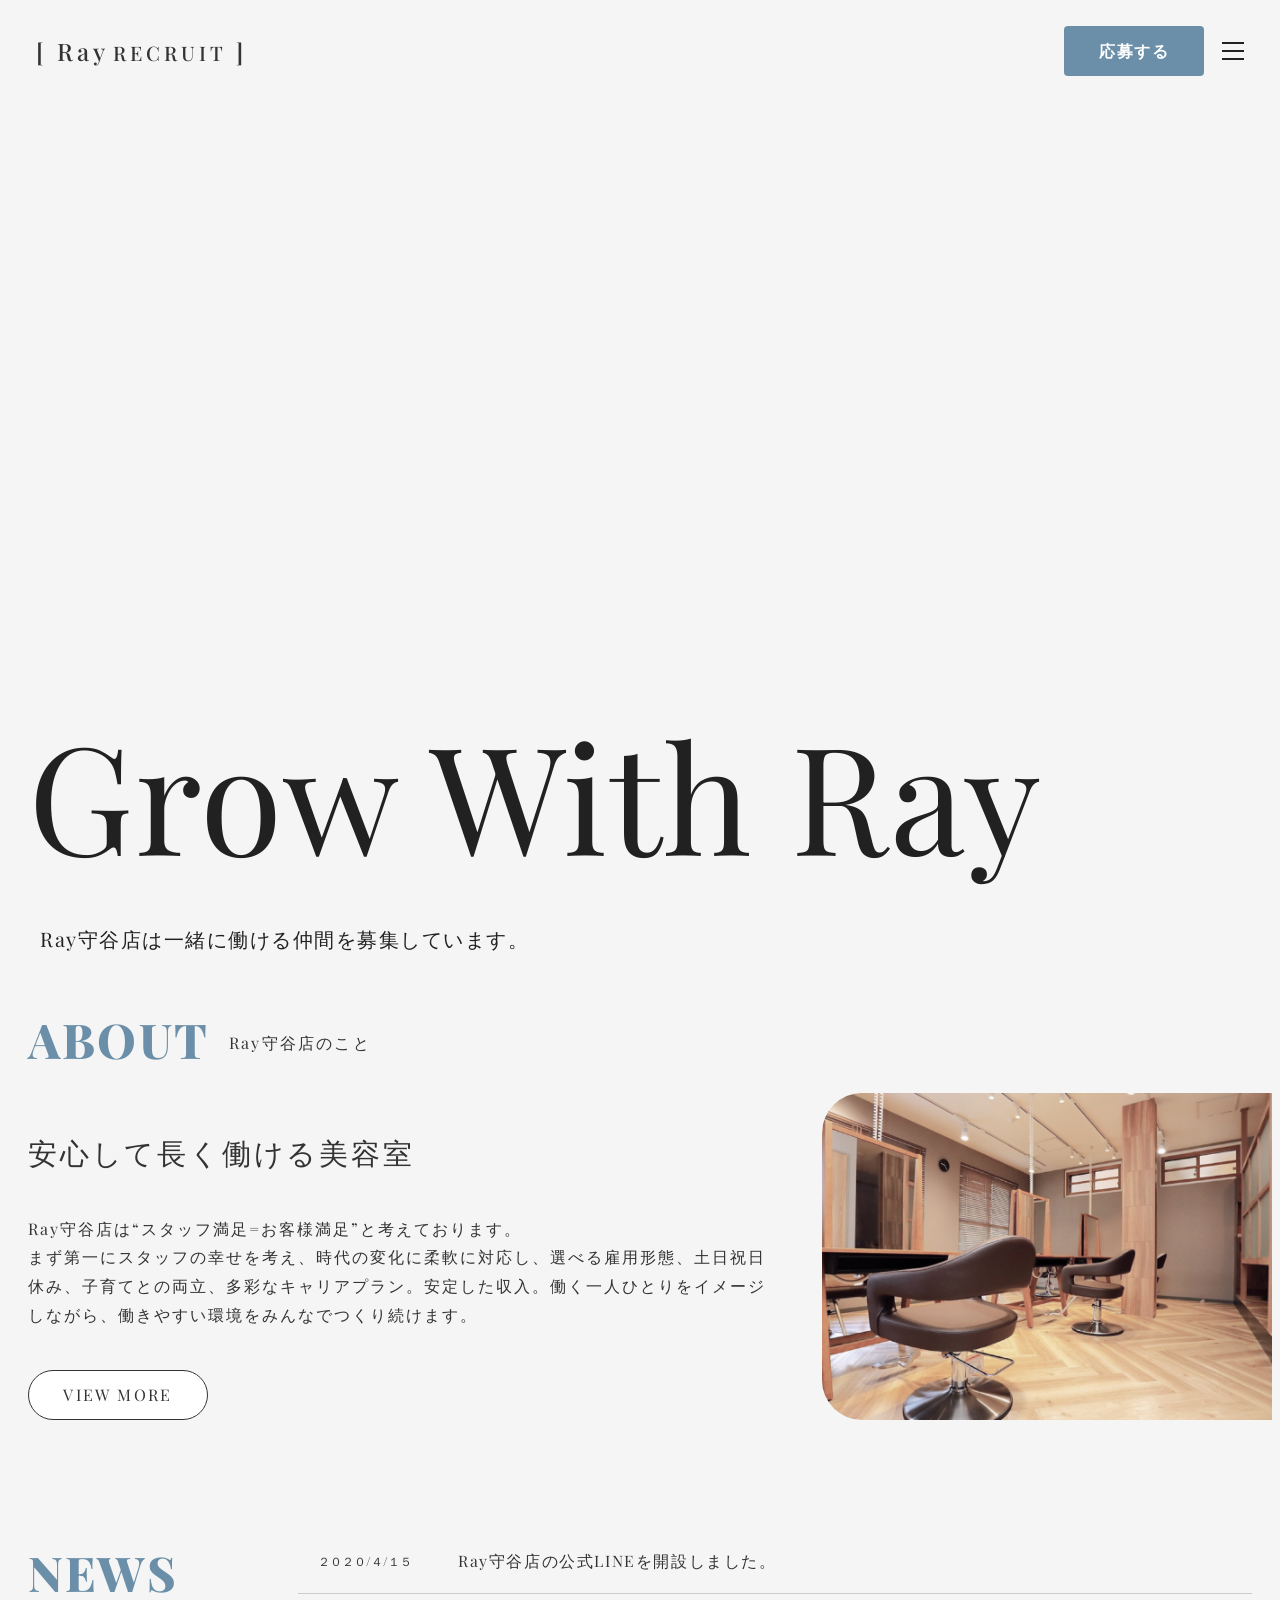
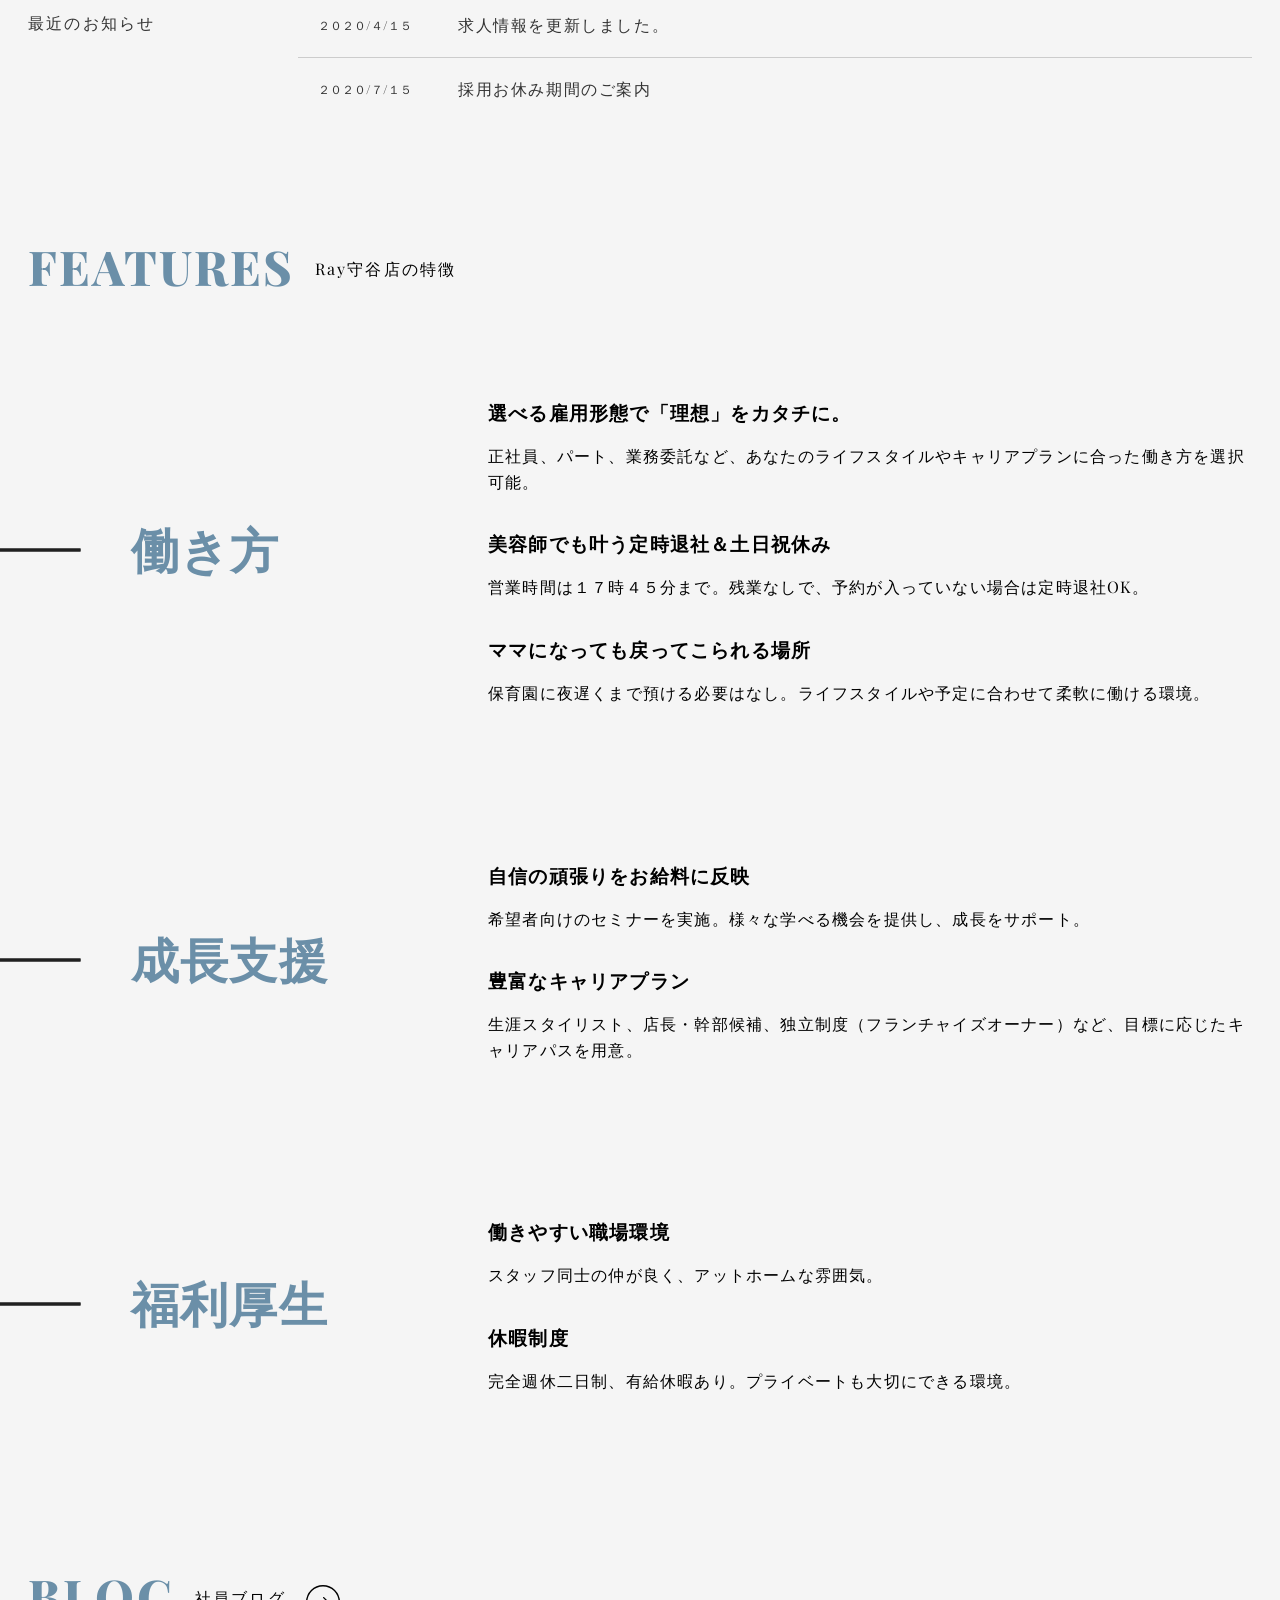
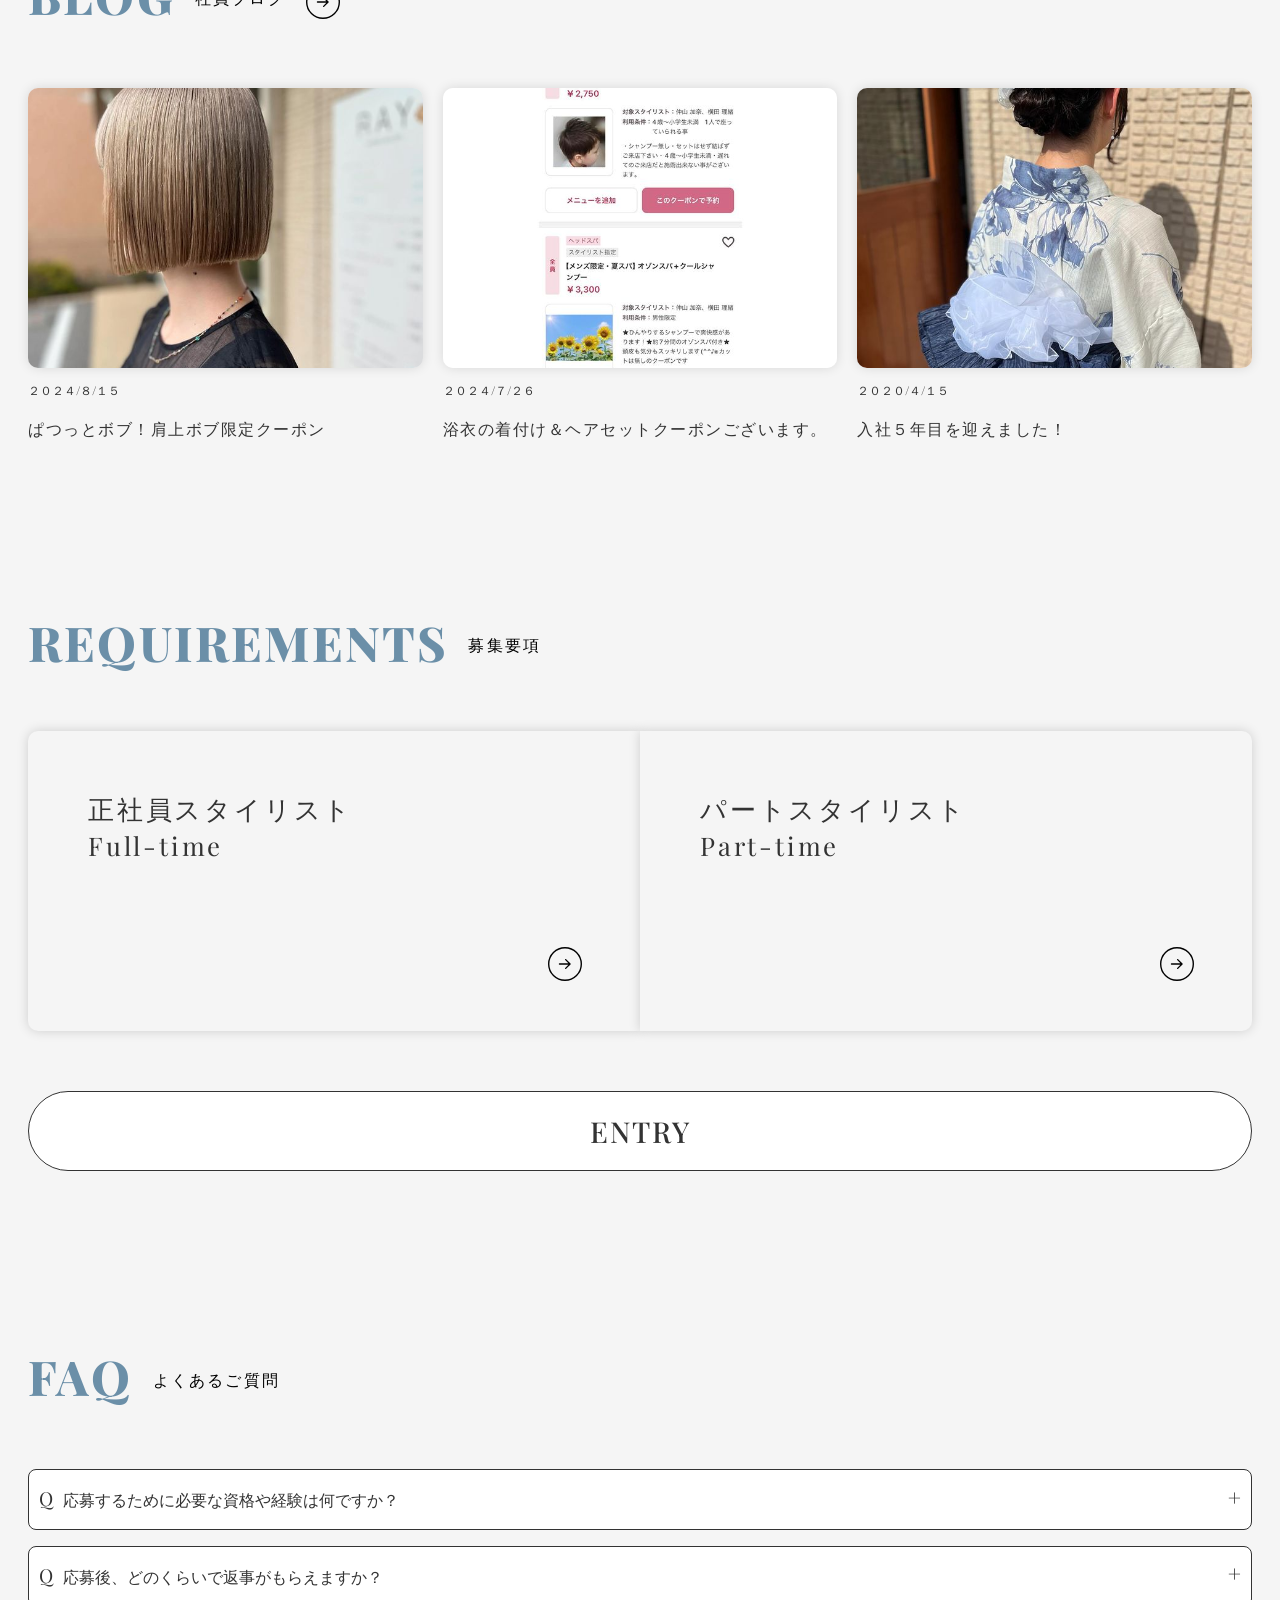
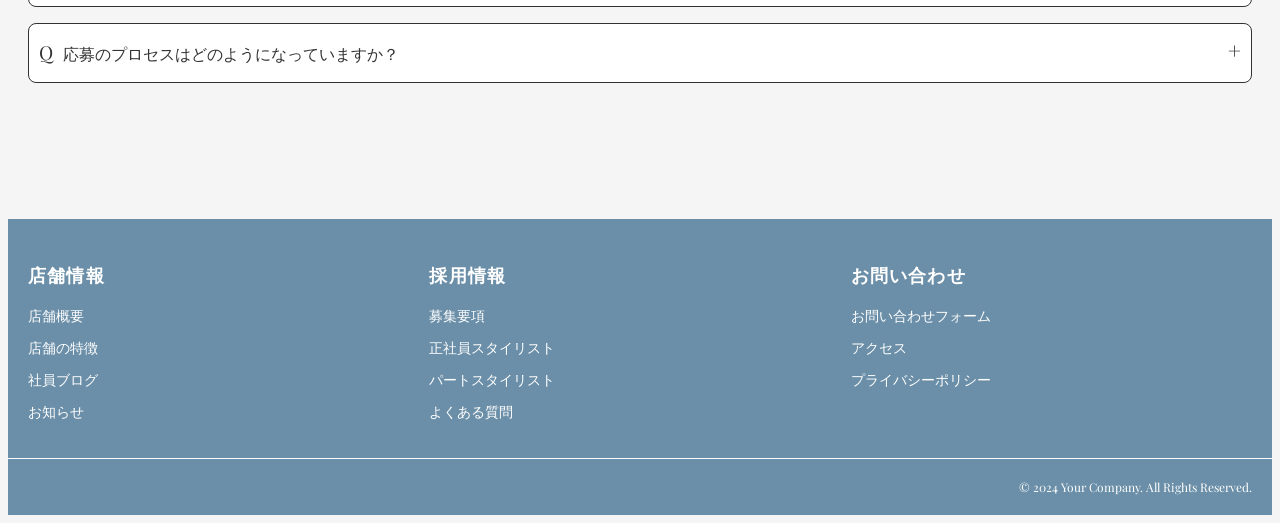
==== commit 628d9de6: "Add files via upload" ====
--- a/index.html
+++ b/index.html
@@ -107,7 +107,7 @@
                 </div>
                 <div class="work01">
                     <h3>美容師でも叶う定時退社＆土日祝休み</h3>
-                    <p>営業時間は17時45分まで。残業なしで、予約が入っていない場合は定時退社OK。</p>
+                    <p>営業時間は１７時４５分まで。残業なしで、予約が入っていない場合は定時退社OK。</p>
                 </div>
                 <div class="work01">
                     <h3>ママになっても戻ってこられる場所</h3>
--- a/css/style.css
+++ b/css/style.css
@@ -149,6 +149,7 @@
     height: 100vh;
     place-items: center;
     background: #f5f5f5;
+    position: relative;
 }
 
 .firsttext {
@@ -253,7 +254,6 @@
 
 @media screen and (max-width:600px) {
     body {
-        background-image: url(../image/firstview_img600.svg);
         background-size: cover;
         background-position: center;
         background-repeat: no-repeat;
@@ -324,8 +324,8 @@
 
 @media screen and (max-width:480px) {
     main {
-        height: 30vh;
-        padding: 120px 0 20px 0;
+        height: 60vh;
+        padding: 0;
     }
 
     .firsttext {
@@ -333,15 +333,15 @@
     }
 
     .firsttext h1 {
-        font-size: 32px;
-        bottom: 360px;
+        font-size: 40px;
+        bottom: 240px;
     }
 
     .firsttext p {
-        font-size: 12px;
-        width: 66%;
+        font-size: 14px;
+        width: 65%;
         padding-left: 2px;
-        bottom: 290px;
+        bottom: 170px;
     }
 
     .line div {
@@ -1007,8 +1007,8 @@
     }
 
     .entry {
-        width: 82px;
-        height: 32px;
+        width: 86px;
+        height: 34px;
         font-size: 12px;
         letter-spacing: 1px;
     }
@@ -1353,10 +1353,6 @@
         font-size: 1.6em;
         border-radius: 100px;
     }
-}
-
-.cp_qa .cp_actab label:hover {
-    margin-top: 20px;
 }
 .cp_qa {
     padding-top: 40px;
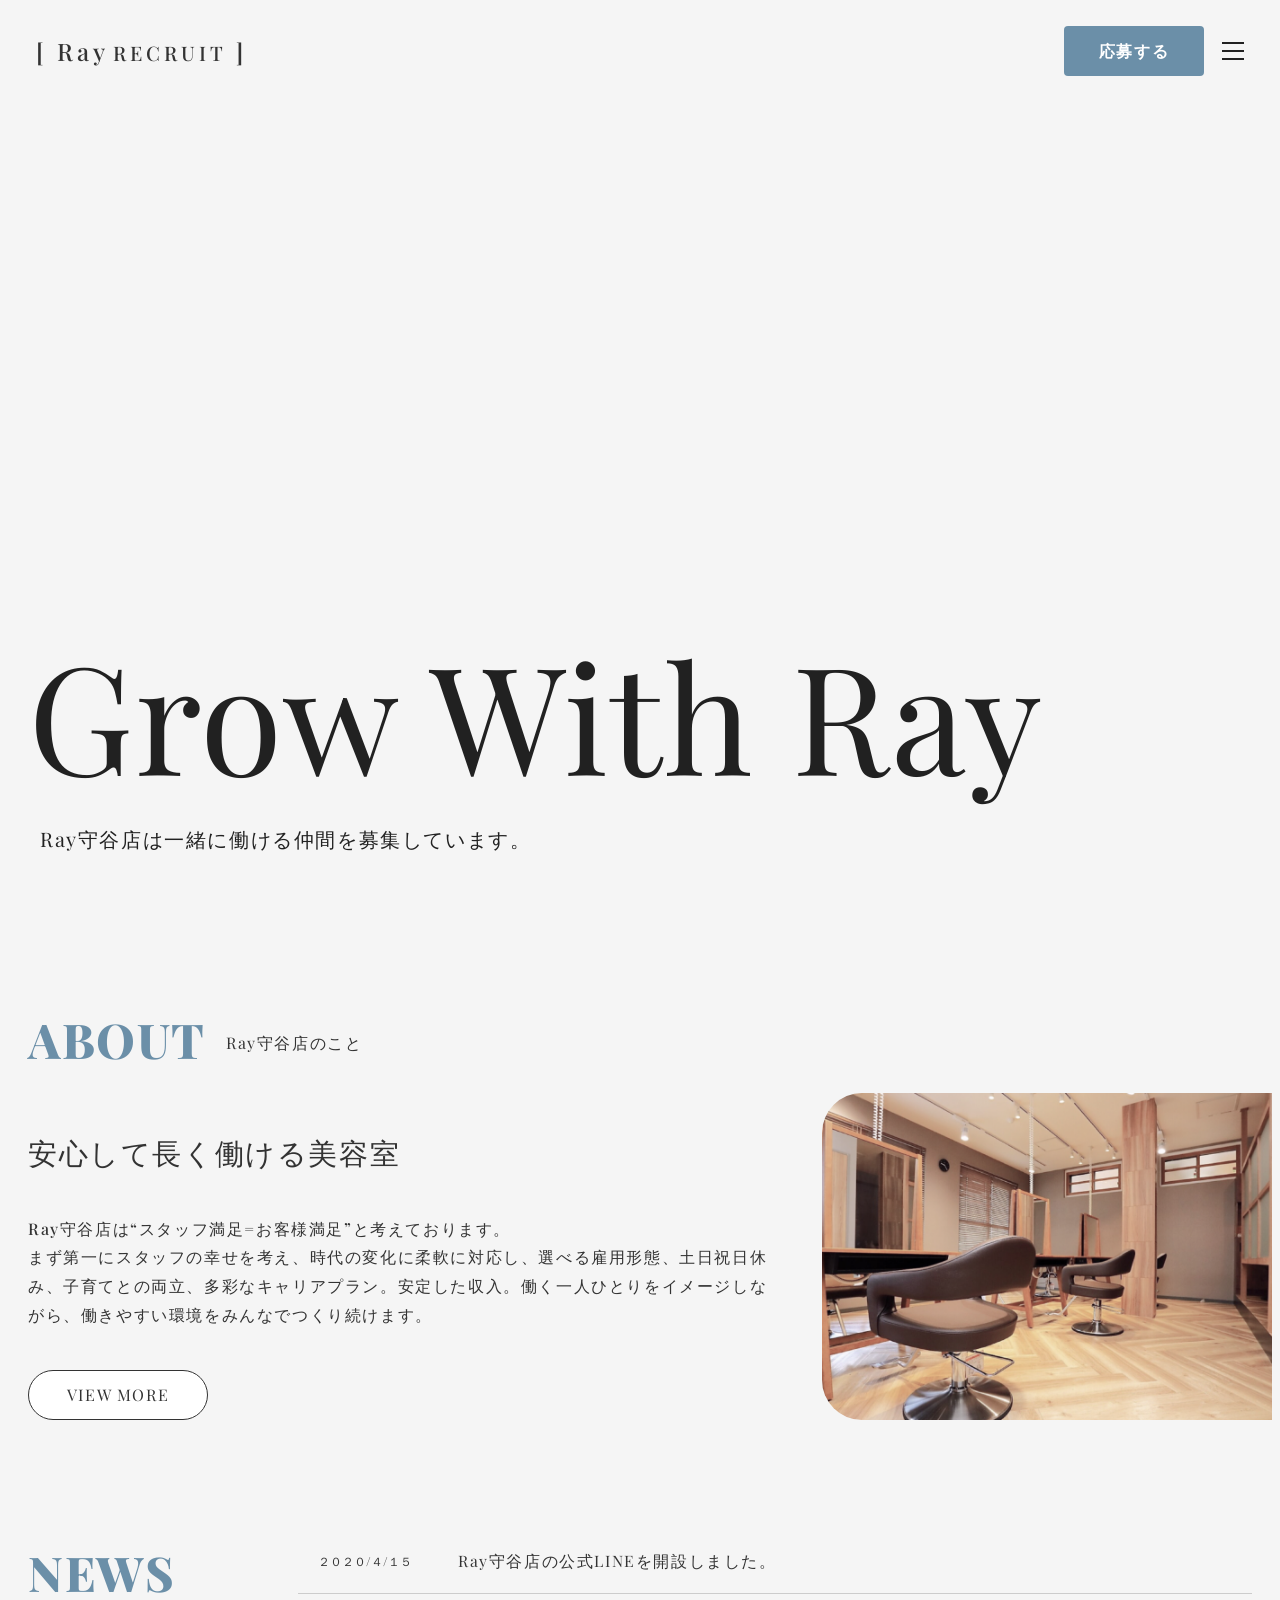
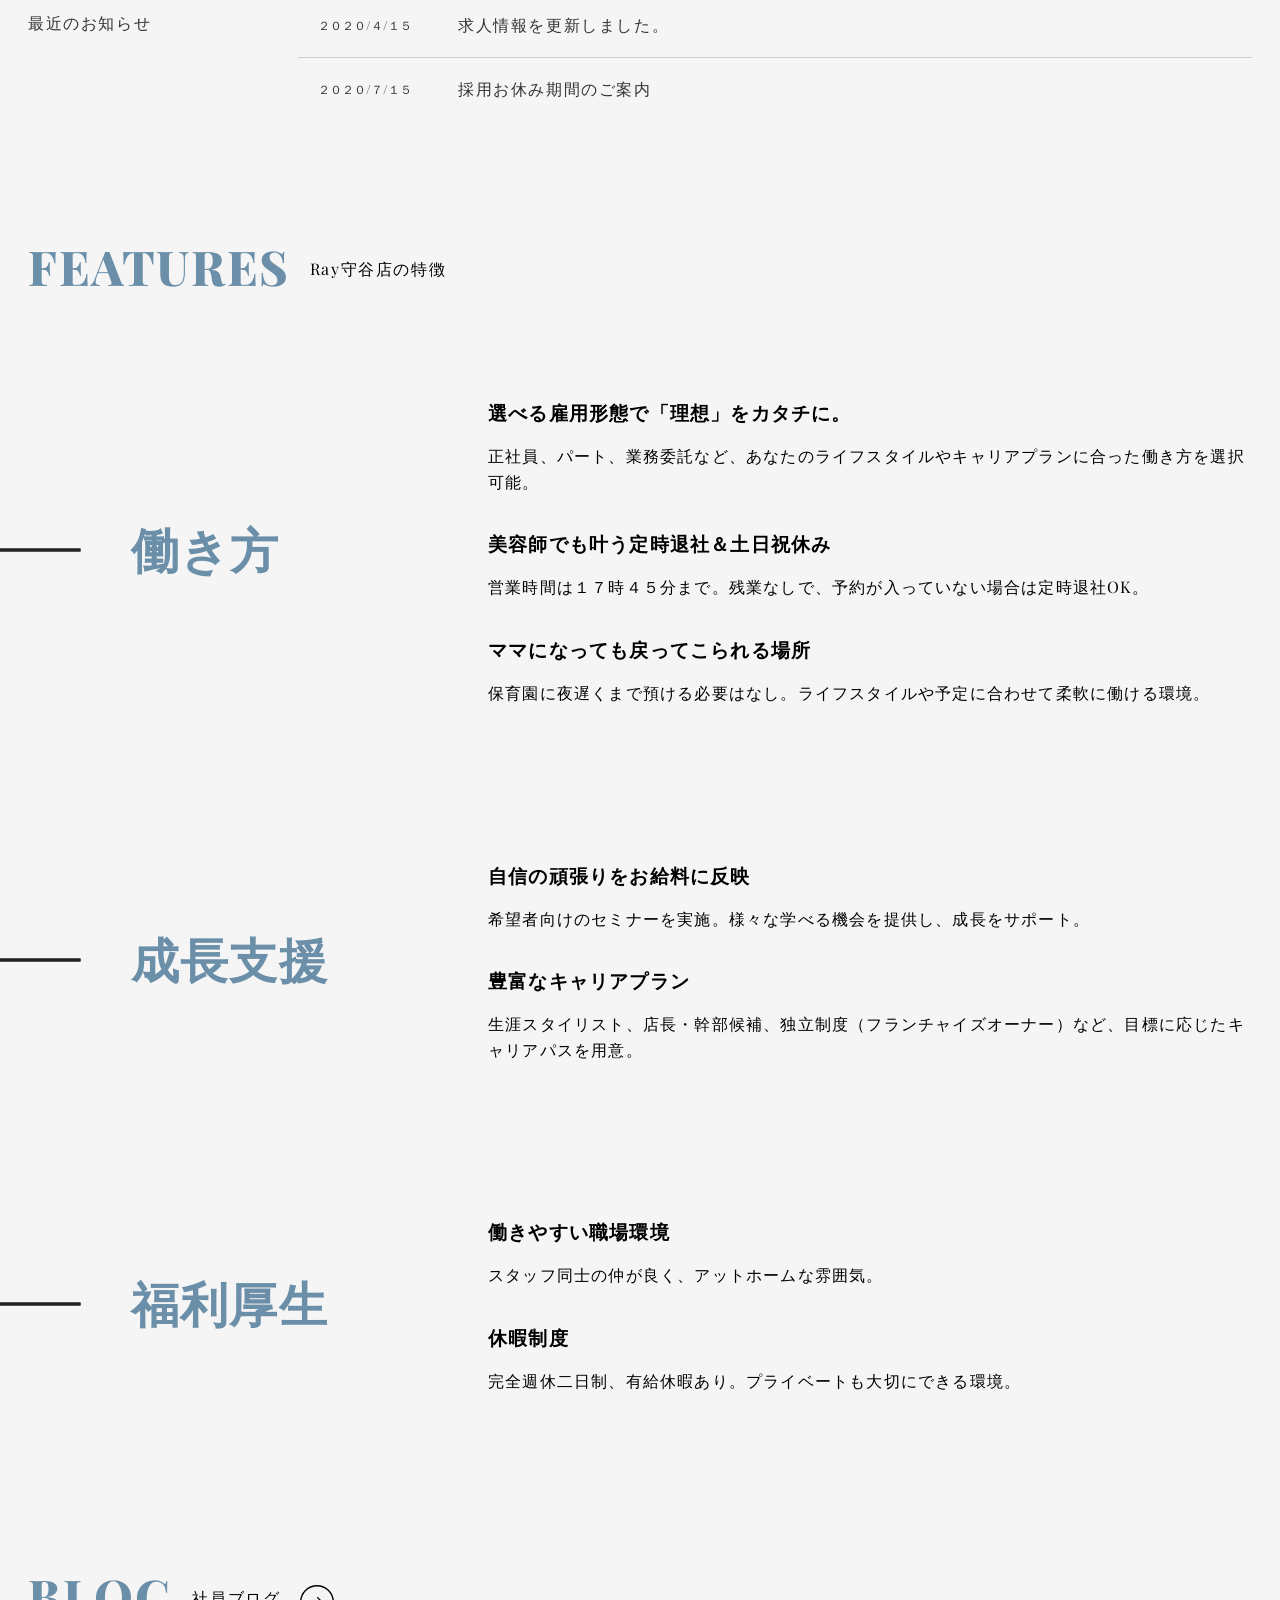
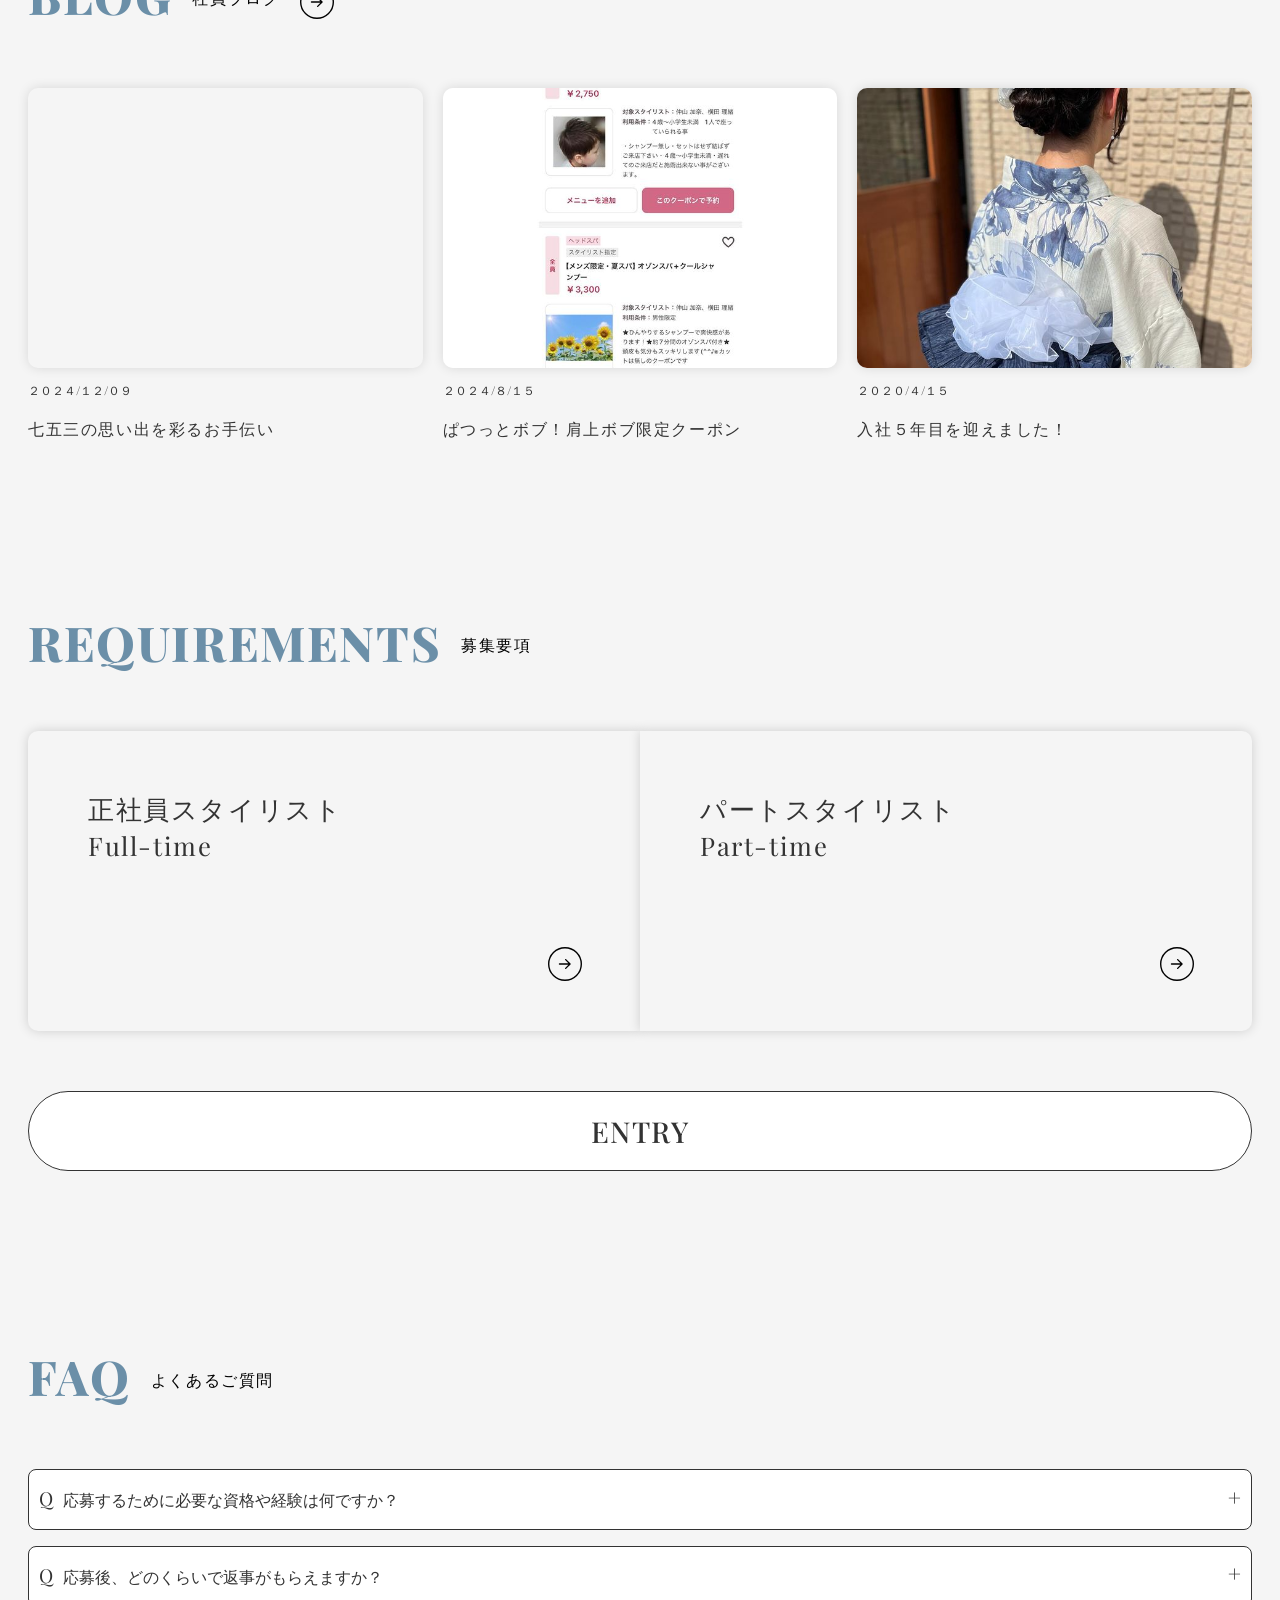
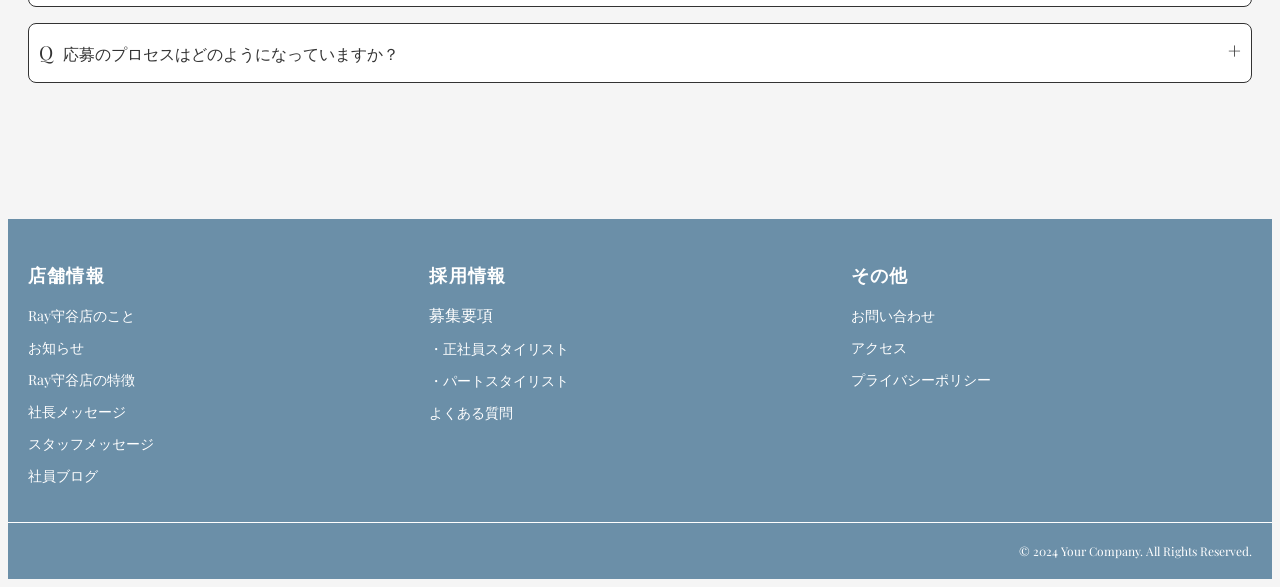
==== commit 91ae8355: "Add files via upload" ====
--- a/index.html
+++ b/index.html
@@ -27,17 +27,19 @@
                 <h1>MENU</h1>
                 <ul class="navigation_menu">
                     <div class="flexnav">
-                        <li><a href="#">Ray守谷店のこと</a></li>
-                        <li><a href="#">ニュース</a></li>
-                        <li><a href="#">Ray守谷店の特徴</a></li>
-                        <li><a href="#">働き方</a></li>
-                        <li><a href="#">成長支援</a></li>
-                        <li><a href="#">福利厚生</a></li>
+                        <li><a href="index.html">トップページ</a></li>
+                        <li><a href="about.html">Ray守谷店のこと</a></li>
+                        <li><a href="index.html#news_seection">お知らせ</a></li>
+                        <li><a href="index.html#features_section">Ray守谷店の特徴</a></li>
+                        <li><a href="about.html#ownertext">社長メッセージ</a></li>
+                        <li><a href="about.html#stafftext">スタッフメッセージ</a></li>
+                        <li><a href="listBlog.html">社員ブログ</a></li>
                     </div>
                     <div class="flexnav2">
-                        <li><a href="#">社員ブログ</a></li>
-                        <li><a href="#">募集要項</a></li>
-                        <li><a href="#">よくあるご質問</a></li>
+                        <li>募集要項</li>
+                        <li><a href="requirement.html">・正社員スタイリスト</a></li>
+                        <li><a href="part.html">・パートスタイリスト</a></li>
+                        <li><a href="#faq_section">よくあるご質問</a></li>
                         <li><a href="#">お問い合わせ</a></li>
                     </div>
                 </ul>
@@ -48,6 +50,7 @@
         <div class="firsttext">
             <h1>Grow With Ray</h1>
             <p>Ray守谷店は一緒に働ける仲間を募集しています。</p>
+            <a href="about.html"><button>STAFFメッセージ</button></a>
         </div>
         <div class="firsttext_border"></div>
     </main>
@@ -66,7 +69,7 @@
         </div>
     </section>
 
-    <section class="news_section">
+    <section id="news_section">
         <h2 class="heading08"><span>NEWS</span>最近のお知らせ</h2>
         <div class="content_news">
             <ul class="news_list">
@@ -167,20 +170,20 @@
         <div class="content_box">
             <div class="blog_all">
                 <div class="content01">
+                    <a href="blog02.html">
+                        <div class="blog_img img_01"></div>
+                        <div class="blog_text">
+                            <p class="date">２０２４/１２/０９</p>
+                            <p class="title">七五三の思い出を彩るお手伝い</p>
+                        </div>
+                    </a>
+                </div>
+                <div class="content01">
                     <a href="blog.html">
-                        <div class="blog_img img_01"></div>
+                        <div class="blog_img img_02"></div>
                         <div class="blog_text">
                             <p class="date">２０２４/８/１５</p>
                             <p class="title">ぱつっとボブ！肩上ボブ限定クーポン</p>
-                        </div>
-                    </a>
-                </div>
-                <div class="content01">
-                    <a href="#">
-                        <div class="blog_img img_02"></div>
-                        <div class="blog_text">
-                            <p class="date">２０２４/７/２６</p>
-                            <p class="title">浴衣の着付け＆ヘアセットクーポンございます。</p>
                         </div>
                     </a>
                 </div>
@@ -263,27 +266,29 @@
             <div class="footer-section company-info">
                 <h4>店舗情報</h4>
                 <ul>
-                    <li><a href="/about">店舗概要</a></li>
-                    <li><a href="/vision">店舗の特徴</a></li>
-                    <li><a href="/message">社員ブログ</a></li>
-                    <li><a href="/news">お知らせ</a></li>
+                    <li><a href="about.html">Ray守谷店のこと</a></li>
+                    <li><a href="index.html#news_section">お知らせ</a></li>
+                    <li><a href="index.html#features_section">Ray守谷店の特徴</a></li>
+                    <li><a href="about.html#ownertext">社長メッセージ</a></li>
+                    <li><a href="about.html#stafftext">スタッフメッセージ</a></li>
+                    <li><a href="listBlog.html">社員ブログ</a></li>
                 </ul>
             </div>
 
             <div class="footer-section recruit-info">
                 <h4>採用情報</h4>
                 <ul>
-                    <li><a href="/recruit">募集要項</a></li>
-                    <li><a href="/positions">正社員スタイリスト</a></li>
-                    <li><a href="/faq">パートスタイリスト</a></li>
-                    <li><a href="/process">よくある質問</a></li>
+                    <li>募集要項</li>
+                    <li><a href="requirement.html">・正社員スタイリスト</a></li>
+                    <li><a href="part.html">・パートスタイリスト</a></li>
+                    <li><a href="index.html#faq_section">よくある質問</a></li>
                 </ul>
             </div>
 
             <div class="footer-section contact-info">
-                <h4>お問い合わせ</h4>
+                <h4>その他</h4>
                 <ul>
-                    <li><a href="/contact">お問い合わせフォーム</a></li>
+                    <li><a href="/contact">お問い合わせ</a></li>
                     <li><a href="/location">アクセス</a></li>
                     <li><a href="/privacy">プライバシーポリシー</a></li>
                 </ul>
--- a/css/style.css
+++ b/css/style.css
@@ -109,7 +109,7 @@
 
 .menu-content h1 {
     padding-left: 40px;
-    letter-spacing: 2px;
+    letter-spacing: 1.6px;
     font-size: 32px;
     color: #6B8FA8;
 }
@@ -129,7 +129,7 @@
     font-weight: 400;
     font-size: 18px;
     color: #212121;
-    letter-spacing: 1.8px;
+    letter-spacing: 1.6px;
     line-height: 1.8;
 }
 
@@ -140,6 +140,11 @@
     padding-top: 10px;
 }
 
+.navigation_menu a:hover {
+    color: #CCC;
+    transition: .3s;
+}
+
 header .form {
     margin-left: auto;
     padding-top: 0;
@@ -155,7 +160,7 @@
 .firsttext {
     margin-right: auto;
     padding: 0 20px;
-    letter-spacing: 1.5px;
+    letter-spacing: 1.6px;
     color: #212121;
 }
 
@@ -164,7 +169,7 @@
     font-weight: normal;
     margin: 0;
     position: absolute;
-    bottom: 100px;
+    bottom: 180px;
 }
 
 .firsttext p {
@@ -172,7 +177,11 @@
     margin: 0;
     padding: 10px 0 20px 12px;
     position: absolute;
-    bottom: 20px;
+    bottom: 120px;
+}
+
+.firsttext button {
+    display: none;
 }
 
 .firsttext_border {
@@ -188,7 +197,7 @@
     border-radius: 4px;
     font-size: 16px;
     color: #fff;
-    letter-spacing: 1.5px;
+    letter-spacing: 1.6px;
     background: #6B8FA8;
     background-size: 200% 100%;
     border: none;
@@ -334,14 +343,32 @@
 
     .firsttext h1 {
         font-size: 40px;
-        bottom: 240px;
+        bottom: 200px;
     }
 
     .firsttext p {
         font-size: 14px;
         width: 65%;
         padding-left: 2px;
-        bottom: 170px;
+        bottom: 120px;
+    }
+    .firsttext button {
+        display: block;
+        position: absolute;
+        bottom: 60px;
+        padding: 10px;
+        background-color: #6B8FA8;
+        color: #fff;
+        border: none;
+        font-size: 14px;
+        letter-spacing: 1.6px;
+        border-radius: 4px;
+    }
+
+    .firsttext_border {
+        position: absolute;
+        bottom: 0;
+        border-bottom: 1px solid #ccc;
     }
 
     .line div {
@@ -366,48 +393,11 @@
         font-weight: 550;
     }
 
-    .box1 {
-        top: 280px;
-        left: 20px;
-        width: 100px;
-        height: 100px;
-    }
-
-    .box2 {
-        top: 400px;
-        right: 80px;
-        width: 80px;
-        height: 80px;
-    }
-
-    .box3 {
-        top: 32rem;
-        right: 20px;
-        width: 80px;
-        height: 80px;
-    }
-
-    .box4 {
-        left: 100px;
-        top: 32rem;
-        width: 100px;
-        height: 100px;
-    }
-
-    .vector {
-        top: 32rem;
-        right: 130px;
-    }
-
-    .vector img {
-        width: 80px;
-    }
-
     .entry {
         width: 100px;
         height: 38px;
         font-size: 1em;
-        letter-spacing: 1.8px;
+        letter-spacing: 1.6px;
     }
 
     .text {
@@ -416,36 +406,6 @@
 
     .text img {
         width: 20rem;
-    }
-}
-
-@media screen and (max-width:430px) {
-    .vector {
-        right: 110px;
-    }
-}
-
-@media screen and (max-width:400px) {
-    .box3 {
-        top: 32rem;
-        right: 20px;
-        width: 70px;
-        height: 70px;
-    }
-
-    .box4 {
-        left: 100px;
-        top: 32rem;
-        width: 80px;
-        height: 80px;
-    }
-
-    .vector {
-        top: 32rem;
-    }
-
-    .vector img {
-        width: 80px;
     }
 }
 
@@ -498,7 +458,7 @@
     }
 }
 
-.news_section {
+#news_section {
     display: grid;
     grid-template-columns: 220px 1fr;
     gap: 50px;
@@ -506,10 +466,10 @@
     align-items: start;
 }
 
-.news_section h2 {
+#news_section h2 {
     width: 220px;
     font-size: 1em;
-    letter-spacing: 2.2px;
+    letter-spacing: 1.6px;
     font-weight: normal;
     margin: 0;
     display: inline-block;
@@ -593,12 +553,12 @@
         padding-bottom: 0;
     }
 
-    .news_section {
+    #news_section {
         grid-template-columns: 1fr;
         grid-template-rows: 78px 1fr;
         gap: 10px;
         padding: 28px;
-        margin-top: 80px;
+        margin-top: 0;
         padding-top: 60px;
     }
 
@@ -630,7 +590,7 @@
 }
 
 @media screen and (max-width:550px) {
-    .news_section h2 {
+    #news_section h2 {
         font-size: 12px;
     }
 
@@ -638,7 +598,7 @@
         font-size: 30px;
     }
 
-    .news_section {
+    #news_section {
         grid-template-rows: 64px 1fr;
         padding: 40px 10px;
     }
@@ -659,7 +619,7 @@
 }
 
 #about_section {
-    letter-spacing: 2.2px;
+    letter-spacing: 1.6px;
     font-weight: normal;
     margin: 0;
     display: inline-block;
@@ -680,7 +640,7 @@
 .about_left h3 {
     padding-top: 40px;
     font-size: 1.8em;
-    letter-spacing: 2.8px;
+    letter-spacing: 1.6px;
     font-weight: 500;
     margin: 0;
 }
@@ -689,8 +649,9 @@
     margin: 0;
     padding: 40px 0;
     line-height: 1.8;
-    letter-spacing: 2px;
+    letter-spacing: 1.6px;
     font-size: 1em;
+    font-weight: 500;
 }
 
 .btn_about {
@@ -703,7 +664,7 @@
     border: 1.2px solid #333;
     font-size: 1em;
     color: #333;
-    letter-spacing: 2.4px;
+    letter-spacing: 1.6px;
     /* background: linear-gradient(90deg, #ef629f 0%, rgba(255, 191, 48, 1) 50%, #ef629f 100%); */
     background-size: 200% 100%;
     border: 1px solid #333;
@@ -795,7 +756,7 @@
         padding: 20px 0;
         font-size: 12px;
         line-height: 1.6;
-        letter-spacing: 2px;
+        letter-spacing: 1.6px;
     }
 
     .btn_about {
@@ -806,23 +767,11 @@
     }
 }
 
-/* #features_section h2,
-#blog_section h2,
-#recruit_section h2,
-#faq_section h2 {
-    font-size: 1.6em;
-    letter-spacing: 2.8px;
-    font-weight: 500;
-    margin: 0;
-    display: inline-block;
-    color: #333;
-} */
-
 #features_section h2,
 #blog_section h2,
 #recruit_section h2,
 #faq_section h2 {
-    letter-spacing: 2.2px;
+    letter-spacing: 1.6px;
 }
 
 #features_section,
@@ -853,13 +802,15 @@
     margin: 0;
     font-weight: 600;
     font-size: 1.48em;
-    letter-spacing: 2.8px;
+    letter-spacing: 1.6px;
     color: #333;
 }
 
 #working,
 #working02,
 #working03 {
+    font-family: "Playfair Display", serif;
+    font-optical-sizing: auto;
     padding-top: 60px;
     display: grid;
     grid-template-columns: 400px 1fr;
@@ -1026,6 +977,7 @@
     #working,
     #working02,
     #working03 {
+        padding-top: 20px;
         gap: 20px;
     }
 
@@ -1136,7 +1088,7 @@
 }
 
 .img_01 {
-    background-image: url(../image/hair_cut.jpg);
+    background-image: url(../image/blog_shitigosan.jpg);
     background-size: cover;
 }
 
@@ -1163,7 +1115,7 @@
 
 .title {
     font-size: 16px;
-    letter-spacing: 1.5px;
+    letter-spacing: 1.6px;
 }
 
 @media screen and (max-width:768px) {
@@ -1199,7 +1151,7 @@
 .box_rec p {
     padding: 60px 0 0 60px;
     font-size: 1.6em;
-    letter-spacing: 2.8px;
+    letter-spacing: 1.6px;
     font-weight: 400;
     color: #333;
 }
@@ -1218,7 +1170,7 @@
     margin-top: 60px;
     width: 100%;
     height: 80px;
-    letter-spacing: 2px;
+    letter-spacing: 1.6px;
     border: 1.5px solid #333;
     font-weight: 500;
     font-size: 1.8em;
@@ -1347,7 +1299,7 @@
     .big_btn {
         width: 100%;
         height: 60px;
-        letter-spacing: 2.8px;
+        letter-spacing: 1.6px;
         border: 1.2px solid #333;
         font-weight: 500;
         font-size: 1.6em;
@@ -1466,7 +1418,7 @@
 
 @media screen and (max-width:550px) {
     .menu-content h1 {
-        letter-spacing: 2px;
+        letter-spacing: 1.6px;
         font-size: 26px;
     }
 
@@ -1476,7 +1428,7 @@
 
     .navigation_menu a {
         font-size: 14px;
-        letter-spacing: 1.8px;
+        letter-spacing: 1.6px;
         line-height: 1.6;
     }
 
@@ -1487,7 +1439,6 @@
 
     .heading08 span {
         font-size: 25px;
-        letter-spacing: 4px;
     }
 
     #about_section {
@@ -1499,7 +1450,7 @@
     }
 
     .about_left h3 {
-        letter-spacing: 1.8px;
+        letter-spacing: 1.6px;
     }
 
     .about_left h3 {
@@ -1508,7 +1459,7 @@
 
     .about_left p {
         padding: 16px 0;
-        font-size: 12px;
+        font-size: 14px;
         line-height: 1.6;
         letter-spacing: 1.2px;
     }
@@ -1596,7 +1547,7 @@
     .big_btn {
         margin-top: 40px;
         height: 55px;
-        letter-spacing: 2px;
+        letter-spacing: 1.6px;
         font-size: 1.2em;
     }
 
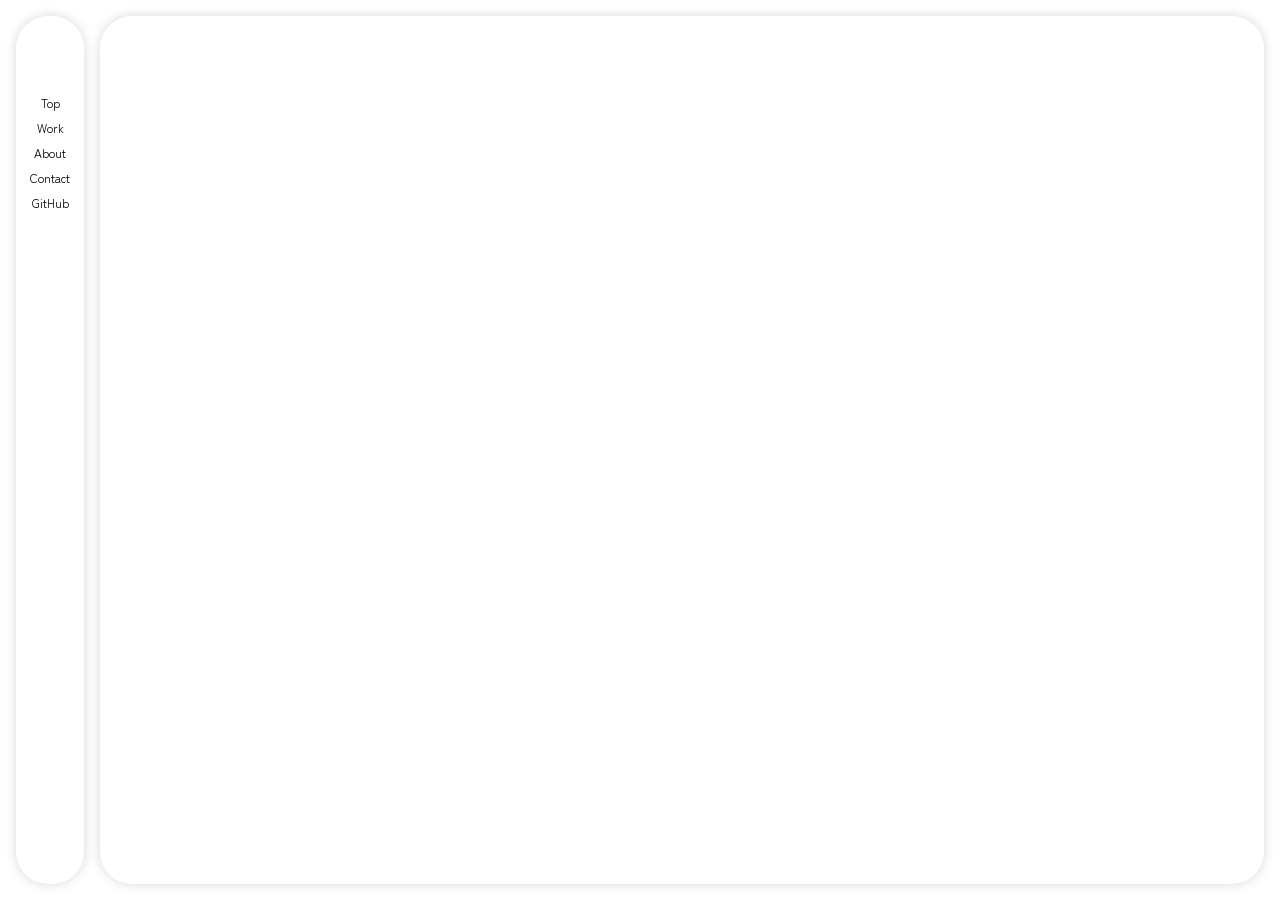
==== commit 71dd70c7: "Add files via upload" ====
--- a/index.html
+++ b/index.html
@@ -1,316 +1,199 @@
 <!DOCTYPE html>
-<html lang="en">
+<html lang="ja">
 
 <head>
     <meta charset="UTF-8">
     <meta name="viewport" content="width=device-width, initial-scale=1.0">
-    <title>Document</title>
-    <script src="https://cdn.jsdelivr.net/npm/gsap@3.12.5/dist/gsap.min.js" defer></script>
-    <script src="js/script.js" defer></script>
+    <title>HiranoMiyu_portfolio</title>
     <link rel="stylesheet" href="css/style.css">
+    <link href="https://fonts.googleapis.com/css2?family=Zen+Kaku+Gothic+New:wght@400;700&display=swap"
+        rel="stylesheet">
+    <script src="https://kit.fontawesome.com/5388a13b3e.js" crossorigin="anonymous"></script>
+    <script src="https://code.jquery.com/jquery-3.4.1.min.js"
+        integrity="sha256-CSXorXvZcTkaix6Yvo6HppcZGetbYMGWSFlBw8HfCJo=" crossorigin="anonymous"></script>
+    <script src="js/script.js"></script>
 </head>
 
 <body>
-    <header class="header">
-        <div class="logo">[ Ray<span>RECRUIT </span>]</div>
-        <a class="form"
-            href="https://docs.google.com/forms/d/e/1FAIpQLSex5npWodg_YMDgw0tSRHl3kR3jKLnFb66A946xwnOBswE83A/viewform?usp=sf_link"><button
-                class="entry">応募する</button></a>
-        <div class="line">
-            <div class="line1"></div>
-            <div class="line1"></div>
-            <div class="line1"></div>
-        </div>
-        <div class="menu">
-            <div class="close-btn">✕</div>
-            <nav class="menu-content">
-                <h1>MENU</h1>
-                <ul class="navigation_menu">
-                    <div class="flexnav">
-                        <li><a href="index.html">トップページ</a></li>
-                        <li><a href="about.html">Ray守谷店のこと</a></li>
-                        <li><a href="index.html#news_seection">お知らせ</a></li>
-                        <li><a href="index.html#features_section">Ray守谷店の特徴</a></li>
-                        <li><a href="about.html#ownertext">社長メッセージ</a></li>
-                        <li><a href="about.html#stafftext">スタッフメッセージ</a></li>
-                        <li><a href="listBlog.html">社員ブログ</a></li>
-                    </div>
-                    <div class="flexnav2">
-                        <li>募集要項</li>
-                        <li><a href="requirement.html">・正社員スタイリスト</a></li>
-                        <li><a href="part.html">・パートスタイリスト</a></li>
-                        <li><a href="#faq_section">よくあるご質問</a></li>
-                        <li><a href="#">お問い合わせ</a></li>
-                    </div>
+    <div class="grid">
+        <div class="item sticky">
+            <nav>
+                <ul class="icon">
+                    <a href="#" class="menu">
+                        <i class="fa-solid fa-house navIcon"></i>
+                        <span class="english">Top</span>
+                        <span class="japanese">トップ</span>
+                    </a>
+
+                    <a href="works.html" class="menu">
+                        <i class="fa-solid fa-pen-nib navIcon"></i>
+                        <span class="english">Work</span>
+                        <span class="japanese">制作物</span>
+                    </a>
+                    <a href="about.html" class="menu">
+                        <i class="fa-solid fa-user navIcon"></i>
+                        <span class="english">About</span>
+                        <span class="japanese">私について</span>
+                    </a>
+                    <a href="#contact_page" class="menu">
+                        <i class="fa-solid fa-envelope navIcon"></i>
+                        <span class="english">Contact</span>
+                        <span class="japanese">お問い合わせ</span>
+                    </a>
+                    <a href="https://github.com/mise29" target="_blank" class="menu">
+                        <i class="fa-brands fa-github"></i>
+                        <span class="english">GitHub</span>
+                        <span class="japanese">GitHub</span>
+                    </a>
                 </ul>
             </nav>
         </div>
-    </header>
-    <main>
-        <div class="firsttext">
-            <h1>Grow With Ray</h1>
-            <p>Ray守谷店は一緒に働ける仲間を募集しています。</p>
-            <a href="about.html"><button>STAFFメッセージ</button></a>
-        </div>
-        <div class="firsttext_border"></div>
-    </main>
 
-    <section id="about_section">
-        <h2 class="heading08"><span>ABOUT</span>Ray守谷店のこと</h2>
-        <div class="content_about">
-            <div class="about_image_media"></div>
-            <div class="about_left">
-                <h3>安心して長く働ける美容室</h3>
-                <p>Ray守谷店は“スタッフ満足=お客様満足”と考えております。<br>まず第一にスタッフの幸せを考え、時代の変化に柔軟に対応し、選べる雇用形態、土日祝日休み、子育てとの両立、多彩なキャリアプラン。安定した収入。働く一人ひとりをイメージしながら、働きやすい環境をみんなでつくり続けます。
-                </p>
-                <a href="about.html"><button class="btn_about">VIEW MORE</button></a>
+        <div class="item bigbox">
+            <div class="small_box mainvisual">
+                <div class=""></div>
+                <section class="top_page">
+                    <div class="toptextbox">
+                        <p class="topPage">Welcome to</p>
+                        <p class="topPage">Miyu Hirano</p>
+                        <p class="topPage">Portfolio</p>
+                    </div>
+                    <div class="scrolldown"><span>Scroll</span></div>
+                </section>
             </div>
-            <div class="about_image"></div>
-        </div>
-    </section>
+            <div class="small_box works_box">
+                <section id="work_page">
+                    <div class="flex_button">
+                        <h1 class="section_title">Works<i class="fa-solid fa-pen-nib navIcon"></i></h1>
+                        <button class="allbtn">
+                            <a href="works.html">
+                                <p>All</p>
+                            </a>
+                        </button>
+                    </div>
 
-    <section id="news_section">
-        <h2 class="heading08"><span>NEWS</span>最近のお知らせ</h2>
-        <div class="content_news">
-            <ul class="news_list">
-                <li class="item item01">
-                    <a href="#">
-                        <p class="date">２０２０/４/１５</p>
-                        <p class="title">Ray守谷店の公式LINEを開設しました。</p>
-                    </a>
-                </li>
-                <li class="item">
-                    <a href="#">
-                        <p class="date">２０２０/４/１５</p>
-                        <p class="title">求人情報を更新しました。</p>
-                    </a>
-                </li>
-                <li class="item">
-                    <a href="#">
-                        <p class="date">２０２０/７/１５</p>
-                        <p class="title">採用お休み期間のご案内</p>
-                    </a>
-                </li>
-            </ul>
-        </div>
-    </section>
+                    <div class="grid_category">
+                        <div class="works_item works_01">
+                            <h2>Web Site</h2>
+                            <button class="view_btn">
+                                <a href="works.html">
+                                    <p>View more</p>
+                                </a>
+                            </button>
+                        </div>
+                        <div class="works_item works_02">
+                            <h2>UI</h2>
+                            <button class="view_btn">
+                                <a href="work00.html">
+                                    <p>View more</p>
+                                </a>
+                            </button>
+                        </div>
+                        <div class="works_item works_03">
+                            <h2>Banner</h2>
+                            <button class="view_btn">
+                                <a href="work04.html">
+                                    <p>View more</p>
+                                </a>
+                            </button>
+                        </div>
+                        <div class="works_item works_04">
+                            <h2>Logo Mark</h2>
+                            <button class="view_btn">
+                                <a href="work05.html">
+                                    <p>View more</p>
+                                </a>
+                            </button>
+                        </div>
+                    </div>
+                </section>
+            </div>
+            <div class="small_box">
+                <section id="about_page">
+                    <div class="flex_button">
+                        <h1 class="section_title">About me<i class="fa-solid fa-user navIcon"></i></h1>
+                        <button class="allbtn">
+                            <a href="about.html">
+                                <p>More</p>
+                            </a>
+                        </button>
+                    </div>
+                    <div class="about_grid">
+                        <div class="about_item about_text">
+                            <p>私の名前は平野美優。<br>IT学校でデザインやデヴェロップメントなどを学んでいます。
+                            <p>今ある自分のデザインの引き出しから思考を積み重ねWebサイトやアプリのUIを考え、丁寧に創ることが好きです。</p>
+                            <p>とにかくデザインが大好きです。</p>
+                            <p>また、流行を知ることも好きです。ITは勿論、ファッションや可愛いものを追い求めることにも興味があります。</p>
+                            <p>私はこれから、より流行に敏感になりクリエイティブなデザインを創り続けられる人になりたいです。<br>また、人間中心設計にも興味があるのでUXを勉強し、アプリなどのUI設計に携わりたいです。
+                            </p>
+                        </div>
+                        <div class="about_item">
+                            <div class="skills_item">
+                                <div class="small_item">
+                                    <div class="skill">
+                                        <div class="header03">
+                                            <h3>Skill</h3>
+                                            <p>できること</p>
+                                        </div>
+                                        <div class="about_icon bottom">
+                                            <div class="icon_skill"><i
+                                                    class="fa-solid fa-wand-magic-sparkles navIcon"></i>
+                                                <p>Web Design</p>
+                                            </div>
+                                            <div class="icon_skill"><i class="fa-solid fa-code navIcon"></i>
+                                                <p>Web Development</p>
+                                            </div>
+                                        </div>
+                                    </div>
+                                </div>
+                                <div class="small_item">
+                                    <div class="skill">
+                                        <div class="header03">
+                                            <h3>Challenge</h3>
+                                            <p>挑戦したいこと</p>
+                                        </div>
+                                        <div class="about_icon">
+                                            <div class="icon_challenge"><i class="fa-solid fa-chart-simple navIcon"></i>
+                                                <p>UX Design</p>
+                                            </div>
+                                            <div class="icon_challenge"><i
+                                                    class="fa-regular fa-circle-user navIcon"></i>
+                                                <p>Marketing</p>
+                                            </div>
+                                            <div class="icon_challenge"><i class="fa-solid fa-film navIcon"></i>
+                                                <p>Promotional video</p>
+                                            </div>
+                                        </div>
+                                    </div>
+                                </div>
+                            </div>
+                        </div>
+                    </div>
+                </section>
+            </div>
+            <div class="small_box form_box">
+                <section id="contact_page">
+                    <h1 class="section_title">Contact<i class="fa-solid fa-envelope navIcon"></i></h1>
 
+                    <div class="contact_grid">
+                        <div class="form_img">
+                            <img src="image/contactform.png" alt="contactform">
+                        </div>
+                        <div class="newmail">
+                            <p>下記のメールアドレスにお気軽にご連絡ください。<br>ご意見・ご感想お待ちしております。</p>
+                            <div class="contact-section">
+                                <a href="mailto:your-email@example.com">miissei2929@gmail.com</a>
+                            </div>
+                        </div>
 
-    <section id="features_section">
-        <h2 class="heading08"><span>FEATURES</span>Ray守谷店の特徴</h2>
-        <div id="working">
-            <div class="flex">
-                <div class="border"></div>
-                <h2>働き方</h2>
-            </div>
-            <div class="working_detail">
-                <div class="work01">
-                    <h3>選べる雇用形態で「理想」をカタチに。</h3>
-                    <p>正社員、パート、業務委託など、あなたのライフスタイルやキャリアプランに合った働き方を選択可能。</p>
-                </div>
-                <div class="work01">
-                    <h3>美容師でも叶う定時退社＆土日祝休み</h3>
-                    <p>営業時間は１７時４５分まで。残業なしで、予約が入っていない場合は定時退社OK。</p>
-                </div>
-                <div class="work01">
-                    <h3>ママになっても戻ってこられる場所</h3>
-                    <p>保育園に夜遅くまで預ける必要はなし。ライフスタイルや予定に合わせて柔軟に働ける環境。
-                    </p>
-                </div>
+                        <div class="copyright">
+                            <p class="copyName">All Rights Reserved 2024 © Miyu Hirano</p>
+                        </div>
+                    </div>
+                </section>
             </div>
         </div>
-
-        <div id="working02" class="support">
-            <div class="flex">
-                <div class="border"></div>
-                <h2>成長支援</h2>
-            </div>
-            <div class="working_detail">
-                <div class="work01">
-                    <h3>自信の頑張りをお給料に反映</h3>
-                    <p>希望者向けのセミナーを実施。様々な学べる機会を提供し、成長をサポート。</p>
-                </div>
-                <div class="work01">
-                    <h3>豊富なキャリアプラン</h3>
-                    <p>生涯スタイリスト、店長・幹部候補、独立制度（フランチャイズオーナー）など、目標に応じたキャリアパスを用意。</p>
-                </div>
-            </div>
-        </div>
-
-        <div id="working03" class="welfare">
-            <div class="flex">
-                <div class="border"></div>
-                <h2>福利厚生</h2>
-            </div>
-            <div class="working_detail">
-                <div class="work01">
-                    <h3>働きやすい職場環境</h3>
-                    <p>スタッフ同士の仲が良く、アットホームな雰囲気。</p>
-                </div>
-                <div class="work01">
-                    <h3>休暇制度</h3>
-                    <p>完全週休二日制、有給休暇あり。プライベートも大切にできる環境。</p>
-                </div>
-            </div>
-        </div>
-    </section>
-
-    <section id="blog_section">
-        <div class="blog_more">
-            <h2 class="heading08"><span>BLOG</span>社員ブログ</h2>
-            <a href="listBlog.html"><svg class="pc" width="34" height="34" viewBox="0 0 74 74" fill="none"
-                    xmlns="http://www.w3.org/2000/svg">
-                    <circle cx="37" cy="37" r="35.5" stroke="black" stroke-width="3"></circle>
-                    <path
-                        d="M25 35.5C24.1716 35.5 23.5 36.1716 23.5 37C23.5 37.8284 24.1716 38.5 25 38.5V35.5ZM49.0607 38.0607C49.6464 37.4749 49.6464 36.5251 49.0607 35.9393L39.5147 26.3934C38.9289 25.8076 37.9792 25.8076 37.3934 26.3934C36.8076 26.9792 36.8076 27.9289 37.3934 28.5147L45.8787 37L37.3934 45.4853C36.8076 46.0711 36.8076 47.0208 37.3934 47.6066C37.9792 48.1924 38.9289 48.1924 39.5147 47.6066L49.0607 38.0607ZM25 38.5L48 38.5V35.5L25 35.5V38.5Z"
-                        fill="black"></path>
-                </svg></a>
-        </div>
-
-        <div class="content_box">
-            <div class="blog_all">
-                <div class="content01">
-                    <a href="blog02.html">
-                        <div class="blog_img img_01"></div>
-                        <div class="blog_text">
-                            <p class="date">２０２４/１２/０９</p>
-                            <p class="title">七五三の思い出を彩るお手伝い</p>
-                        </div>
-                    </a>
-                </div>
-                <div class="content01">
-                    <a href="blog.html">
-                        <div class="blog_img img_02"></div>
-                        <div class="blog_text">
-                            <p class="date">２０２４/８/１５</p>
-                            <p class="title">ぱつっとボブ！肩上ボブ限定クーポン</p>
-                        </div>
-                    </a>
-                </div>
-                <div class="content01">
-                    <a href="#">
-                        <div class="blog_img img_03"></div>
-                        <div class="blog_text">
-                            <p class="date">２０２０/４/１５</p>
-                            <p class="title">入社５年目を迎えました！</p>
-                        </div>
-                    </a>
-                </div>
-            </div>
-        </div>
-
-    </section>
-
-    <section id="recruit_section">
-        <h2 class="heading08"><span>REQUIREMENTS</span>募集要項</h2>
-        <div class="content_recruit">
-            <a href="requirement.html">
-                <div class="box_rec rec01">
-                    <p>正社員スタイリスト<br><span>Full-time</span></p><svg class="pc" width="34" height="34" viewBox="0 0 74 74"
-                        fill="none" xmlns="http://www.w3.org/2000/svg">
-                        <circle cx="37" cy="37" r="35.5" stroke="black" stroke-width="3"></circle>
-                        <path
-                            d="M25 35.5C24.1716 35.5 23.5 36.1716 23.5 37C23.5 37.8284 24.1716 38.5 25 38.5V35.5ZM49.0607 38.0607C49.6464 37.4749 49.6464 36.5251 49.0607 35.9393L39.5147 26.3934C38.9289 25.8076 37.9792 25.8076 37.3934 26.3934C36.8076 26.9792 36.8076 27.9289 37.3934 28.5147L45.8787 37L37.3934 45.4853C36.8076 46.0711 36.8076 47.0208 37.3934 47.6066C37.9792 48.1924 38.9289 48.1924 39.5147 47.6066L49.0607 38.0607ZM25 38.5L48 38.5V35.5L25 35.5V38.5Z"
-                            fill="black"></path>
-                    </svg>
-                </div>
-            </a>
-            <a href="part.html">
-                <div class="box_rec rec02">
-                    <p>パートスタイリスト<br><span>Part-time</span></p><svg class="pc" width="34" height="34" viewBox="0 0 74 74"
-                        fill="none" xmlns="http://www.w3.org/2000/svg">
-                        <circle cx="37" cy="37" r="35.5" stroke="black" stroke-width="3"></circle>
-                        <path
-                            d="M25 35.5C24.1716 35.5 23.5 36.1716 23.5 37C23.5 37.8284 24.1716 38.5 25 38.5V35.5ZM49.0607 38.0607C49.6464 37.4749 49.6464 36.5251 49.0607 35.9393L39.5147 26.3934C38.9289 25.8076 37.9792 25.8076 37.3934 26.3934C36.8076 26.9792 36.8076 27.9289 37.3934 28.5147L45.8787 37L37.3934 45.4853C36.8076 46.0711 36.8076 47.0208 37.3934 47.6066C37.9792 48.1924 38.9289 48.1924 39.5147 47.6066L49.0607 38.0607ZM25 38.5L48 38.5V35.5L25 35.5V38.5Z"
-                            fill="black"></path>
-                    </svg>
-                </div>
-            </a>
-        </div>
-
-        <a class="form"
-            href="https://docs.google.com/forms/d/e/1FAIpQLSex5npWodg_YMDgw0tSRHl3kR3jKLnFb66A946xwnOBswE83A/viewform?usp=sf_link"><button
-                class="big_btn">ENTRY</button></a>
-
-    </section>
-
-    <section id="faq_section">
-        <h2 class="heading08"><span>FAQ</span>よくあるご質問</h2>
-        <div class="cp_qa">
-            <div class="cp_actab">
-                <input id="cp_tabfour031" type="checkbox" name="tabs">
-                <label for="cp_tabfour031">応募するために必要な資格や経験は何ですか？</label>
-                <div class="cp_actab-content">
-                    <p>美容師免許が必要資格です。詳しくは各募集要項をご確認ください。</p>
-                </div>
-            </div>
-            <div class="cp_actab">
-                <input id="cp_tabfour032" type="checkbox" name="tabs">
-                <label for="cp_tabfour032">応募後、どのくらいで返事がもらえますか？</label>
-                <div class="cp_actab-content">
-                    <p>応募後、通常は１週間以内にご連絡いたします。もしそれ以上経っても返事がない場合は、お手数ですがご連絡ください。</p>
-                </div>
-            </div>
-            <div class="cp_actab">
-                <input id="cp_tabfour033" type="checkbox" name="tabs">
-                <label for="cp_tabfour033">応募のプロセスはどのようになっていますか？</label>
-                <div class="cp_actab-content">
-                    <p>応募フォームを送信後、書類選考を経て、面接（必要に応じて技術チェック）を行い、最終的に内定通知をお送りします。</p>
-                </div>
-            </div>
-        </div>
-    </section>
-
-    <footer>
-        <div class="footer-container">
-            <div class="footer-section company-info">
-                <h4>店舗情報</h4>
-                <ul>
-                    <li><a href="about.html">Ray守谷店のこと</a></li>
-                    <li><a href="index.html#news_section">お知らせ</a></li>
-                    <li><a href="index.html#features_section">Ray守谷店の特徴</a></li>
-                    <li><a href="about.html#ownertext">社長メッセージ</a></li>
-                    <li><a href="about.html#stafftext">スタッフメッセージ</a></li>
-                    <li><a href="listBlog.html">社員ブログ</a></li>
-                </ul>
-            </div>
-
-            <div class="footer-section recruit-info">
-                <h4>採用情報</h4>
-                <ul>
-                    <li>募集要項</li>
-                    <li><a href="requirement.html">・正社員スタイリスト</a></li>
-                    <li><a href="part.html">・パートスタイリスト</a></li>
-                    <li><a href="index.html#faq_section">よくある質問</a></li>
-                </ul>
-            </div>
-
-            <div class="footer-section contact-info">
-                <h4>その他</h4>
-                <ul>
-                    <li><a href="/contact">お問い合わせ</a></li>
-                    <li><a href="/location">アクセス</a></li>
-                    <li><a href="/privacy">プライバシーポリシー</a></li>
-                </ul>
-            </div>
-
-            <!-- SNS -->
-            <!-- <div class="footer-section social-media">
-                <h4>Follow Us</h4>
-                <ul class="social-links">
-                    <li><a href="https://twitter.com/yourcompany" target="_blank">Twitter</a></li>
-                    <li><a href="https://facebook.com/yourcompany" target="_blank">Facebook</a></li>
-                    <li><a href="https://instagram.com/yourcompany" target="_blank">Instagram</a></li>
-                    <li><a href="https://linkedin.com/yourcompany" target="_blank">LinkedIn</a></li>
-                </ul>
-            </div> -->
-        </div>
-
-        <div class="footer-bottom">
-            <p>&copy; 2024 Your Company. All Rights Reserved.</p>
-        </div>
-    </footer>
-
+    </div>
 </body>
 
 </html>
--- a/css/style.css
+++ b/css/style.css
@@ -1,1692 +1,803 @@
 @charset "utf-8";
-@import url('https://fonts.googleapis.com/css2?family=Montserrat:ital,wght@0,100..900;1,100..900&family=Noto+Sans+JP:wght@100..900&family=Playfair+Display:ital,wght@0,400..900;1,400..900&display=swap');
+@import url('https://fonts.googleapis.com/css2?family=Montserrat:ital,wght@0,100..900;1,100..900&family=Noto+Sans+JP:wght@100..900&display=swap');
 
 body {
-    background: #f5f5f5;
-    font-family: "Playfair Display", serif;
-    font-optical-sizing: auto;
+    margin: 0;
     box-sizing: border-box;
-    overflow-x: hidden;
-}
-
-header {
-    position: relative;
-    z-index: 200;
+    font-family: "YakuHanJP_Narrow", "Zen Kaku Gothic New", sans-serif;
+}
+
+/* display grid */
+.grid {
     display: grid;
-    grid-template-columns: repeat(2, 1fr) 40px;
-    align-items: center;
-    padding: 18px 28px;
-    transform: translateY(-100px);
-    animation: slideInFromTop 1s ease-out 1s forwards;
-    position: sticky;
-    top: 0;
-    z-index: 1000;
-}
-
-@keyframes slideInFromTop {
-    0% {
-        transform: translateY(-100px);
-        opacity: 0;
-    }
-
-    100% {
-        transform: translateY(0);
-        opacity: 1;
-    }
-}
-
-.line {
-    cursor: pointer;
-}
-
-.line div {
+    grid-template-columns: 100px 1fr;
+    height: 100vh;
+}
+
+.item {
+    /* border: 1px solid #000; */
+    margin: 1rem;
+    box-shadow: 0 0 12px rgba(0, 0, 0, 0.16);
+    border-radius: 2rem;
+}
+
+.bigbox {
+    margin-left: 0;
+}
+
+/* .item 1 nav */
+ul {
+    padding: 0;
+    text-align: center;
+}
+
+nav i,
+p {
+    text-align: center;
+    margin: 0;
+}
+
+nav i {
+    font-size: 1.4rem;
+    margin-top: 1.5rem;
+}
+
+nav p {
+    font-size: .7rem;
     margin-top: 6px;
-    width: 22px;
-    height: 2px;
-    background: #212121;
-    margin-left: auto;
-}
-
-.line div:nth-of-type(1) {
-    margin-top: 0;
-}
-
-.logo {
-    font-size: 24px;
-    letter-spacing: 4px;
-    font-weight: 500;
-    color: #333;
-}
-
-.logo span {
-    font-size: 20px;
-    padding-left: 4px;
-    font-weight: 500;
-}
-
-.menu.open {
-    top: 0px;
-}
-
-.menu {
-    position: fixed;
-    top: -110vh;
-    left: -10px;
-    width: 106%;
-    height: 100vh;
-    background: #fefefe;
+}
+
+nav a {
+    text-decoration: none;
+    color: #000;
+}
+
+.navIcon::before {
+    -webkit-background-clip: text;
+    -webkit-text-fill-color: transparent;
+    background-size: 200% 200%;
+    background-image: linear-gradient(45deg, #895b8a 0%, #f6bfbc 52%, #80aba9 90%);
+}
+
+.sticky i {
+    transition-duration: .4s;
+}
+
+.sticky i:hover {
+    transform: scale(1.2);
+}
+
+.bigbox {
     display: flex;
     flex-direction: column;
-    justify-content: center;
-    align-items: center;
-    transition: top 0.5s ease;
-}
-
-.close-btn {
+    overflow-y: scroll;
+}
+
+.bigbox {
+    scrollbar-width: none;
+}
+
+/* flex items */
+.small_box {
+    position: relative;
+    flex: 0 0 100vh;
+    /* align-items: center;
+    justify-content: center; */
+    /* background-color: #ddd; */
+    /* border-bottom: 1px solid #000; */
+}
+
+
+.top_page {
+    display: none;
+    width: auto;
+    margin: 0 auto;
+    padding: 20px;
+    margin-top: 20%;
+    font-size: 1.8rem;
+    letter-spacing: 1.5px;
+    color: #fff;
+    font-weight: normal;
+}
+
+.mainvisual {
+    background-image: url(../image/allison-saeng-top.jpg);
+    background-size: cover;
+    background-repeat: no-repeat;
+    background-position: top;
+    opacity: .8;
+}
+
+.toptextbox p {
+    font-family: "Montserrat", sans-serif;
+    font-optical-sizing: auto;
+    text-align: left;
+    color: #C75B7A;
+    font-size: 4rem;
+    letter-spacing: 1.5px;
+    padding-left: 20px;
+}
+
+.scrolldown {
     position: absolute;
-    top: 34px;
-    right: 100px;
-    font-size: 2rem;
-    cursor: pointer;
-    display: none;
-}
-
-.menu.open .close-btn {
-    display: block;
-}
-
-.line.open .line1:nth-child(1) {
-    transform: rotate(45deg) translate(5px, 5px);
-}
-
-.line.open .line1:nth-child(2) {
-    opacity: 0;
-}
-
-.line.open .line1:nth-child(3) {
-    transform: rotate(-45deg) translate(5px, -5px);
-}
-
-.menu-content h1 {
-    padding-left: 40px;
-    letter-spacing: 1.6px;
-    font-size: 32px;
-    color: #6B8FA8;
-}
-
-.menu-content {
-    width: 100%;
-}
-
-.navigation_menu {
-    display: flex;
-    gap: 100px;
-}
-
-.navigation_menu a {
-    font-family: "Playfair Display", serif;
-    font-optical-sizing: auto;
-    font-weight: 400;
-    font-size: 18px;
-    color: #212121;
-    letter-spacing: 1.6px;
-    line-height: 1.8;
-}
-
-.navigation_menu li,
-a {
-    list-style: none;
-    text-decoration: none;
-    padding-top: 10px;
-}
-
-.navigation_menu a:hover {
-    color: #CCC;
-    transition: .3s;
-}
-
-header .form {
-    margin-left: auto;
-    padding-top: 0;
-}
-
-main {
-    height: 100vh;
-    place-items: center;
-    background: #f5f5f5;
-    position: relative;
-}
-
-.firsttext {
-    margin-right: auto;
-    padding: 0 20px;
-    letter-spacing: 1.6px;
-    color: #212121;
-}
-
-.firsttext h1 {
-    font-size: 150px;
-    font-weight: normal;
-    margin: 0;
+    bottom: 80px;
+    /* left: 60px; */
+    left: 50%;
+}
+
+.scrolldown span {
     position: absolute;
-    bottom: 180px;
-}
-
-.firsttext p {
-    font-size: 20px;
-    margin: 0;
-    padding: 10px 0 20px 12px;
-    position: absolute;
-    bottom: 120px;
-}
-
-.firsttext button {
-    display: none;
-}
-
-.firsttext_border {
-    width: 100%;
-    /* border-bottom: 1px solid #ccc; */
+    left: 10px;
+    bottom: 10px;
+    font-size: 0.7rem;
+    letter-spacing: 0.05em;
+    /*縦書き*/
+    -ms-writing-mode: tb-rl;
+    -webkit-writing-mode: vertical-rl;
+    writing-mode: vertical-rl;
+}
+
+/* Scroll circle */
+.scrolldown:before {
+    content: "";
     position: absolute;
     bottom: 0;
-}
-
-.entry {
-    width: 140px;
+    left: -4px;
+    width: 10px;
+    height: 10px;
+    border-radius: 50%;
+    background: #fff;
+    animation:
+        circlemove 1.6s ease-in-out infinite,
+        cirlemovehide 1.6s ease-out infinite;
+}
+
+.scrolldown:after {
+    content: "";
+    position: absolute;
+    bottom: 0;
+    left: 0;
+    width: 2px;
     height: 50px;
-    border-radius: 4px;
-    font-size: 16px;
-    color: #fff;
-    letter-spacing: 1.6px;
-    background: #6B8FA8;
-    background-size: 200% 100%;
-    border: none;
-    font-family: "Playfair Display", serif;
-    font-optical-sizing: auto;
-    font-weight: 600;
-}
-
-.mobile_text {
-    display: none;
-}
-
-.mobile_text {
-    opacity: 0;
-    animation: slidetext 2s ease-out;
-}
-
-@keyframes slidetext {
+    background: #fff;
+}
+
+@keyframes circlemove {
     0% {
-        transform: translateY(0);
+        bottom: 45px;
+    }
+
+    100% {
+        bottom: -5px;
+    }
+}
+
+@keyframes cirlemovehide {
+    0% {
+        opacity: 0
+    }
+
+    50% {
+        opacity: 1;
+    }
+
+    80% {
+        opacity: 0.9;
+    }
+
+    100% {
         opacity: 0;
     }
-
-    50% {
-        opacity: .5;
-    }
-
-    100% {
-        transform: translateY(0);
-        opacity: 1;
-    }
-}
-
-@media screen and (max-width:1100px) {
-    .firsttext h1 {
-        font-size: 120px;
-    }
-}
-
-@media screen and (max-width:900px) {
-    .firsttext h1 {
-        font-size: 100px;
-    }
-    .firsttext p {
-        font-size: 18px;
-    }
-}
-
-@media screen and (max-width:700px) {
-    main {
-        height: 80vh;
-    }
-    .firsttext h1 {
-        font-size: 60px;
-        bottom: 200px;
-    }
-    .firsttext p {
-        font-size: 16px;
-        bottom: 140px;
-        padding-left: 6px;
+}
+
+@media screen and (max-width:768px) {
+    .toptextbox p {
+        font-size: 2.4rem;
+        padding-left: 20px;
+        line-height: 1.5;
     }
 }
 
 @media screen and (max-width:600px) {
-    body {
-        background-size: cover;
-        background-position: center;
-        background-repeat: no-repeat;
-        height: 100vh;
-    }
-
-    .mobile_text {
-        position: absolute;
-        top: 20em;
-        left: 20px;
-        transform: translate(-50%, -50%);
-        transform: translateY(50px);
-        display: block;
-    }
-
-    .mobile_text img {
-        width: 100%;
-        height: 12rem;
-    }
-
-    .text,
-    .box,
-    .vector {
+
+    /* display grid */
+    .grid {
+        grid-template: 64px 1fr / 1fr;
+    }
+
+    ul {
+        display: flex;
+        padding: 0 28px;
+        justify-content: space-around;
+        margin-top: 10px;
+    }
+
+    ul p {
         display: none;
     }
 
-}
-
-@media screen and (max-width:560px) {
-    header {
-        padding: 18px 28px;
-    }
-
-    .logo {
-        font-size: 22px;
-        letter-spacing: 1.6px;
-        font-weight: 500;
-        color: #333;
-    }
-
-    .logo span {
-        font-size: 18px;
-        padding-left: 4px;
-        font-weight: 550;
-    }
-
-    .text img {
-        width: 28rem;
-    }
-
-    .entry {
-        width: 120px;
-        height: 44px;
-        font-size: 1em;
-    }
-
-}
-
-@media screen and (max-width:520px) {
-    header {
-        padding: 10px 20px;
-    }
-
-    .text img {
-        width: 24rem;
-    }
-}
-
-@media screen and (max-width:480px) {
-    main {
-        height: 60vh;
+    nav i {
+        font-size: 1.4rem;
+    }
+
+    .fa-solid,
+    .fa-brands {
+        margin: 0;
         padding: 0;
     }
 
-    .firsttext {
-        padding: 0 10px;
-    }
-
-    .firsttext h1 {
-        font-size: 40px;
-        bottom: 200px;
-    }
-
-    .firsttext p {
-        font-size: 14px;
-        width: 65%;
-        padding-left: 2px;
-        bottom: 120px;
-    }
-    .firsttext button {
-        display: block;
-        position: absolute;
-        bottom: 60px;
-        padding: 10px;
-        background-color: #6B8FA8;
-        color: #fff;
-        border: none;
-        font-size: 14px;
-        letter-spacing: 1.6px;
-        border-radius: 4px;
-    }
-
-    .firsttext_border {
-        position: absolute;
-        bottom: 0;
-        border-bottom: 1px solid #ccc;
-    }
-
-    .line div {
-        width: 24px;
-    }
-
-    header {
-        padding: 10px;
-        grid-template-columns: repeat(2, 1fr) 40px;
-    }
-
-    .logo {
-        font-size: 18px;
-        letter-spacing: 1.6px;
-        font-weight: 500;
-        color: #333;
-    }
-
-    .logo span {
-        font-size: 14px;
-        padding-left: 4px;
-        font-weight: 550;
-    }
-
-    .entry {
-        width: 100px;
-        height: 38px;
-        font-size: 1em;
-        letter-spacing: 1.6px;
-    }
-
-    .text {
-        top: 18%;
-    }
-
-    .text img {
-        width: 20rem;
-    }
-}
-
-@media screen and (max-width:375px) {
-    header {
-        grid-template-columns: repeat(2, 1fr) 30px;
-    }
-
-    .line div {
-        width: 18px;
-        margin-top: 4px;
-    }
-
-    .box4 {
-        left: 80px;
-    }
-
-    .vector {
-        right: 100px;
-    }
-
-    .text img {
-        width: 18rem;
-    }
-
-    .logo {
-        font-size: 14px;
-        letter-spacing: 1.2px;
-        font-weight: 500;
-        color: #333;
-    }
-
-    .logo span {
-        font-size: 12px;
-        padding-left: 4px;
-        font-weight: 550;
-    }
-
-    .entry {
-        width: 82px;
-        height: 32px;
-        font-size: .88em;
-        letter-spacing: 1.4px;
-    }
-}
-
-@media screen and (max-width:340px) {
-    .text img {
-        width: 16rem;
-    }
-}
-
-#news_section {
-    display: grid;
-    grid-template-columns: 220px 1fr;
-    gap: 50px;
-    padding: 120px 20px 20px 20px;
-    align-items: start;
-}
-
-#news_section h2 {
-    width: 220px;
-    font-size: 1em;
-    letter-spacing: 1.6px;
+    .item {
+        margin: 10px;
+    }
+
+    .bigbox {
+        margin-left: 10px;
+        margin-top: 0;
+    }
+
+    /* flex layout */
+    .bigbox {
+        border-radius: 1.4rem;
+    }
+
+    /* flex items */
+    .small_box {
+        flex: 0 0 90vh;
+    }
+
+    .form_box {
+        flex: 0 0 80vh;
+    }
+}
+
+.form_box,
+#about_page {
+    /* border: 1px solid #000; */
+    margin-top: 40px;
+}
+
+.section_title {
+    padding: 40px 0 0 40px;
     font-weight: normal;
-    margin: 0;
-    display: inline-block;
-    color: #333;
-}
-
-.news_list {
-    list-style: none;
-    margin: 0;
-    padding: 0;
-    flex-direction: column;
-}
-
-.news_list .item a {
-    display: flex;
-    flex-wrap: wrap;
-    flex-wrap: nowrap;
-    text-decoration: none;
-    color: #333;
-    border-bottom: 1px solid #CCC;
-    padding: 20px 20px;
-    font-size: .88em;
-}
-
-.item:first-child a {
-    padding-top: 10px;
-}
-
-.item:last-child a {
-    border-bottom: none;
-}
-
-.news_list .item .date {
-    margin: 0;
-    min-width: 120px;
-    font-size: .88em;
-    color: #333;
-    padding: 0 20px 0 0;
-}
-
-.news_list .item .title {
-    margin: 0;
-    width: 100%;
-    font-size: 1.12em;
-    letter-spacing: 1.6px;
-}
-
-.news_list .item a:hover .title {
-    color: #6B8FA8;
-    transition: .3s;
-}
-
-a {
-    text-decoration: none;
-}
-
-.heading08 {
-    font-size: 16px;
-    font-weight: 400;
-    display: flex;
-    align-items: center;
-}
-
-.heading08 span {
-    display: flex;
-    align-items: center;
-    color: #6B8FA8;
-    font-size: 3rem;
-    padding-right: 20px;
-    text-transform: uppercase;
-    padding-bottom: 8px;
-    font-weight: 800;
-}
-
-@media screen and (max-width:1000px) {
-    .item01 {
-        margin-top: 10px;
-    }
-
-    .heading08 span {
-        padding-bottom: 0;
-    }
-
-    #news_section {
-        grid-template-columns: 1fr;
-        grid-template-rows: 78px 1fr;
-        gap: 10px;
-        padding: 28px;
-        margin-top: 0;
-        padding-top: 60px;
-    }
-
-    .news_list .item a {
-        display: flex;
-        flex-wrap: wrap;
-        flex-wrap: nowrap;
-        text-decoration: none;
-        color: #333;
-        border-bottom: 1px solid #CCC;
-        padding: 20px 0;
-        font-size: .88em;
-    }
-
-}
-
-@media screen and (max-width: 768px) {
-    .news_list .item a {
-        flex-wrap: wrap;
-    }
-
-    .news_list .item .date {
-        min-width: 100px;
-    }
-
-    .news_list .item .title {
-        margin-top: 10px;
-    }
-}
-
-@media screen and (max-width:550px) {
-    #news_section h2 {
-        font-size: 12px;
-    }
-
-    .heading08 span {
-        font-size: 30px;
-    }
-
-    #news_section {
-        grid-template-rows: 64px 1fr;
-        padding: 40px 10px;
-    }
-
-    .news_list .item a {
-        padding: 12px 0;
-    }
-
-    .news_list .item .title {
-        font-size: 1em;
-        letter-spacing: 1.2px;
-    }
-
-    .news_list .item .date {
-        font-size: 0.7em;
-        letter-spacing: 1px;
-    }
-}
-
-#about_section {
-    letter-spacing: 1.6px;
-    font-weight: normal;
-    margin: 0;
-    display: inline-block;
-    color: #333;
-}
-
-#about_section {
-    padding: 0 20px;
-    padding-right: 0;
-}
-
-.content_about {
-    display: grid;
-    grid-template-columns: 1fr 450px;
-    gap: 50px;
-}
-
-.about_left h3 {
-    padding-top: 40px;
-    font-size: 1.8em;
-    letter-spacing: 1.6px;
-    font-weight: 500;
-    margin: 0;
-}
-
-.about_left p {
-    margin: 0;
-    padding: 40px 0;
-    line-height: 1.8;
-    letter-spacing: 1.6px;
-    font-size: 1em;
-    font-weight: 500;
-}
-
-.btn_about {
-    cursor: pointer;
-    font-weight: normal;
-    background: #ffff;
-    width: 180px;
-    height: 50px;
-    border-radius: 100px;
-    border: 1.2px solid #333;
-    font-size: 1em;
-    color: #333;
-    letter-spacing: 1.6px;
-    /* background: linear-gradient(90deg, #ef629f 0%, rgba(255, 191, 48, 1) 50%, #ef629f 100%); */
-    background-size: 200% 100%;
-    border: 1px solid #333;
-    font-family: "Playfair Display", serif;
-    font-optical-sizing: auto;
-}
-
-.btn_about:hover,
-.entry:hover {
-    /* background: linear-gradient(to right, #ef629f, #eecda3); */
-    background-color: #fff;
-    border: 1px solid #212121;
+    letter-spacing: 1.5px;
     color: #212121;
-    opacity: .8;
-    transition: .3s;
-    background-position: 100% 0;
-}
-
-
-
-
-.about_image {
-    background-image: url(../image/salon_img.png);
-    background-size: cover;
-    border-radius: 40px 0 0 40px;
-}
-
-.about_image_media {
-    display: none;
-    background-image: url(../image/salon_img.png);
-    background-size: cover;
-    background-position: center center;
-    border-radius: 50px 0 50px 0;
-    border-radius: 20px;
-}
-
-@media screen and (max-width:1000px) {
-    .about_image {
-        display: none;
-    }
-
-    #about_section h2 {
-        padding-bottom: 40px;
-    }
-
-    .about_image_media {
-        display: block;
-    }
-
-    #about_section {
-        padding: 28px;
-        padding-right: 28px;
-        padding-top: 60px;
-    }
-
-    .content_about {
-        grid-template-columns: 1fr;
-        grid-template-rows: 300px 1fr;
-        gap: 40px;
-    }
-
-    .about_left h3 {
-        padding-top: 0;
-    }
-}
-
-@media screen and (max-width:480px) {
-    #about_section {
-        padding-top: 28px;
-    }
-
-    #about_section h2 {
-        padding-bottom: 28px;
-    }
-
-    .content_about {
-        grid-template-columns: 1fr;
-        grid-template-rows: 200px 1fr;
-        gap: 20px;
-    }
-
-    .about_left h3 {
-        padding-top: 0;
-        font-size: 1.28em;
-    }
-
-    .about_left p {
-        margin: 0;
-        padding: 20px 0;
-        font-size: 12px;
-        line-height: 1.6;
-        letter-spacing: 1.6px;
-    }
-
-    .btn_about {
-        width: 160px;
-        height: 40px;
-        font-size: 14px;
-        margin-top: 10px;
-    }
-}
-
-#features_section h2,
-#blog_section h2,
-#recruit_section h2,
-#faq_section h2 {
-    letter-spacing: 1.6px;
-}
-
-#features_section,
-#recruit_section,
-#faq_section {
-    padding: 80px 20px;
-}
-
-.content_feature {
-    padding-top: 40px;
-    display: grid;
-    grid-template-rows: repeat(3, 110px);
-    gap: 20px;
-}
-
-.item_box {
-    background: #fff;
-    box-shadow: 0 0 12px rgba(0, 0, 0, 0.16);
-    border-radius: 20px;
-    height: 100px;
-    padding: 0 50px;
+}
+
+.flex_button {
     display: flex;
     align-items: center;
     justify-content: space-between;
-}
-
-.item_box p {
+    width: 100%;
+}
+
+.flex_button i {
+    font-size: 1.2rem;
+    margin-left: 10px;
+}
+
+button {
+    margin: 40px 40px 0 0;
+    border: 1px solid #212121;
+    background: #fff;
+    font: inherit;
+    cursor: pointer;
+    width: 120px;
+    height: 36px;
+    border-radius: 20px;
+    transition: 0.3s ease-in-out;
+    padding-top: 1px;
+    padding-bottom: 5px;
+}
+
+.allbtn p {
     margin: 0;
-    font-weight: 600;
-    font-size: 1.48em;
-    letter-spacing: 1.6px;
-    color: #333;
-}
-
-#working,
-#working02,
-#working03 {
-    font-family: "Playfair Display", serif;
-    font-optical-sizing: auto;
-    padding-top: 60px;
+    letter-spacing: 1.5px;
+    color: #000;
+}
+
+.allbtn a {
+    text-decoration: none;
+}
+
+button:hover {
+    background: #000;
+}
+
+button p:hover {
+    color: #fff;
+}
+
+/* works grid category  */
+.grid_category {
     display: grid;
-    grid-template-columns: 400px 1fr;
-    gap: 60px;
-}
-
-.flex {
+    grid-template: 38vh 38vh / 1fr 1fr;
+    padding: 4px 40px 0 40px;
+    gap: 20px;
+}
+
+.works_item {
+    position: relative;
+    border: 1px solid #eeeeee;
+    box-shadow: 0 0 12px rgba(0, 0, 0, 0.12);
+    background: #fff;
+    border-radius: 20px;
+    background-size: 60% auto;
+    background-repeat: no-repeat;
+    background-position: top right;
+}
+
+/* works_item img */
+.works_01 {
+    background-image: url(../image/rayrecruitsite_fullpage.png);
+}
+
+.works_02 {
+    background-image: url(../image/topimg-uidesign.png);
+}
+
+.works_03 {
+    background-image: url(../image/category_banner.png);
+}
+
+.works_04 {
+    background-image: url(../image/category_logo.png);
+}
+
+.works_item h2 {
+    font-weight: normal;
+    margin: 0;
+    padding: 20px 0 0 20px;
+    letter-spacing: 1.5px;
+    color: #000;
+}
+
+.view_btn {
+    position: absolute;
+    margin: 0;
+    bottom: 20px;
+    right: 20px;
+}
+
+.view_btn a,
+.view_btn p {
+    text-decoration: none;
+    color: #000;
+    font-size: .9rem;
+    letter-spacing: .5px;
+}
+
+@media screen and (max-width:600px) {
+    .section_title {
+        padding: 10px 0 0 20px;
+    }
+
+    .grid_category {
+        grid-template: repeat(4, 16vh) / 1fr;
+        padding: 4px 20px 0 20px;
+    }
+
+    button {
+        margin: 10px 20px 0 0;
+    }
+
+    .works_item h2 {
+        padding: 16px 0 0 16px;
+        font-size: 1rem;
+    }
+
+    .view_btn {
+        bottom: 12px;
+        right: 12px;
+        width: 120px;
+    }
+
+}
+
+
+/* about grid  */
+.about_grid {
+    display: grid;
+    grid-template: 100vh / 1fr 1fr;
+    gap: 20px;
+    padding: 0 40px;
+}
+
+
+.about_item:nth-of-type(2) {
+    display: grid;
+    grid-template: 140px / 1fr 1fr;
+    padding: 0;
+    gap: 20px;
+    margin-left: 40px;
+}
+
+.about_text {
+    padding-top: 20px;
+}
+
+.about_text p {
+    margin: 0;
+    line-height: 1.6;
+    letter-spacing: 1px;
+    text-align: left;
+}
+
+.about_text p:nth-of-type(2),
+.about_text p:nth-of-type(3),
+.about_text p:nth-of-type(4),
+.about_text p:nth-of-type(5) {
+    margin-top: 10px;
+}
+
+
+/* about skill & challenge */
+.header03 {
     display: flex;
     align-items: center;
-}
-
-.border {
-    border: 1px solid #212121;
-    transform: rotate(-90deg);
-    width: 1px;
-    height: 100px;
-    background-color: #212121;
-    margin: 0 100px 0 0;
-}
-
-#working h2,
-#working02 h2,
-#working03 h2 {
-    font-weight: 800;
-    font-size: 3rem;
-    letter-spacing: 1.2px;
-    color: #6b8fa8;
+    padding-top: 20px;
+}
+
+.skill h3 {
     margin: 0;
-}
-
-.work01 h3 {
-    font-size: 1.2rem;
-    padding-top: 20px;
+    font-weight: normal;
+    letter-spacing: 1.5px;
+}
+
+.skill p {
     margin: 0;
-    letter-spacing: 1.2px;
-}
-
-.work01:nth-of-type(1) {
-    padding-top: 0;
-}
-
-.work01 p {
-    font-size: 1rem;
-    letter-spacing: 1.2px;
-    line-height: 1.6;
-}
-
-.support,
-.welfare {
-    margin-top: 60px;
-}
-
-@media screen and (max-width:1100px) {
-
-    #working h2,
-    #working02 h2,
-    #working03 h2 {
-        font-size: 3.4rem;
-    }
-
-    #working,
-    #working02,
-    #working03 {
-        grid-template-columns: 360px 1fr;
-    }
-}
-
-@media screen and (max-width:930px) {
-
-    #working h2,
-    #working02 h2,
-    #working03 h2 {
-        font-size: 3.2rem;
-    }
-
-    #working,
-    #working02,
-    #working03 {
-        grid-template-columns: 300px 1fr;
-    }
-
-    .border {
-        height: 60px;
-        margin: 0 60px 0 0;
-    }
-}
-
-@media screen and (max-width:800px) {
-
-    #working h2,
-    #working02 h2,
-    #working03 h2 {
-        font-size: 3rem;
-    }
-
-    #working,
-    #working02,
-    #working03 {
-        grid-template-columns: 1fr;
-        gap: 40px;
-    }
-
-    .border {
-        height: 60px;
-        margin: 0 60px 0 0;
-    }
-}
-
-@media screen and (max-width:500px) {
-
-    #working h2,
-    #working02 h2,
-    #working03 h2 {
-        font-size: 2.2rem;
-    }
-
-    #working,
-    #working02,
-    #working03 {
-        gap: 20px;
-    }
-
-    .work01 h3 {
-        font-size: 1.12rem;
-    }
-
-    .work01 p {
-        font-size: 14px;
-    }
-
-    .support,
-    .welfare {
-        margin-top: 40px;
-    }
-}
-
-@media screen and (max-width:430px) {
-    header {
-        grid-template-columns: repeat(2, 1fr) 30px;
-    }
-
-    .line div {
-        width: 18px;
-        margin-top: 4px;
-    }
-
-    .entry {
-        width: 86px;
-        height: 34px;
-        font-size: 12px;
-        letter-spacing: 1px;
-    }
-
-    .big_heading {
-        font-size: 2.2rem;
-    }
-
-    #working h2,
-    #working02 h2,
-    #working03 h2 {
-        font-size: 1.6rem;
-    }
-
-    #working,
-    #working02,
-    #working03 {
-        padding-top: 20px;
-        gap: 20px;
-    }
-
-    .border {
-        height: 16px;
-        margin: 0 28px 0 0;
-    }
-
-    .work01 h3 {
-        font-size: 1rem;
-    }
-
-    .work01 p {
-        font-size: 14px;
-    }
-}
-
-@media screen and (max-width:1000px) {
-    #features_section {
-        padding: 28px;
-        padding-top: 60px;
-    }
-}
-
-@media screen and (max-width:440px) {
-    #features_section {
-        padding-top: 40px;
-    }
-
-    .content_feature {
-        padding-top: 28px;
-        display: grid;
-        grid-template-rows: repeat(3, 110px);
-        gap: 20px;
-    }
-
-    .item_box {
-        background: #fff;
-        box-shadow: 0 0 12px rgba(0, 0, 0, 0.14);
-        border-radius: 14px;
-        padding: 0 30px;
-    }
-
-    .item_box p {
-        font-weight: 500;
-        font-size: 1.2em;
-    }
-}
-
-.item_box svg,
-.blog_more svg,
-.box_rec svg {
-    transition: all .2s;
-}
-
-.item_box>svg:hover,
-.blog_more>svg:hover,
-.box_rec>svg:hover {
-    width: 34px;
+    font-size: .8rem;
     margin-left: 10px;
-    transition: transform .3s ease-in-out;
-}
-
-.item_box:hover svg,
-.blog_more:hover svg,
-.box_rec:hover svg {
-    transform: translateX(5px);
-}
-
-.item_box:active,
-.blog_more:active,
-.box_rec:active {
-    transform: scale(0.99);
-}
-
-#blog_section {
-    padding: 60px 20px;
-}
-
-.blog_more {
+}
+
+/* skill icon */
+
+.about_icon {
+    display: block;
+    padding: 20px;
+    padding-left: 0;
+}
+
+/* skill */
+.icon_skill,
+.icon_challenge {
     display: flex;
     align-items: center;
 }
 
-.blog_more svg {
-    padding: 0 0 0 20px;
-}
-
-.blog_all {
-    padding-top: 40px;
+.icon_skill:nth-of-type(2),
+.icon_skill:nth-of-type(3) {
+    margin-top: 12px;
+}
+
+.icon_skill i,
+.icon_challenge i {
+    font-size: 1.6rem;
+}
+
+.icon_skill p,
+.icon_challenge p {
+    text-align: left;
+    font-size: 1.2rem;
+    letter-spacing: 1.5px;
+    margin-left: 16px;
+}
+
+/* challenge */
+.icon_challenge:nth-of-type(2),
+.icon_challenge:nth-of-type(3) {
+    margin-top: 6px;
+}
+
+@media screen and (min-width:830px) {
+    .small_box:nth-of-type(3) {
+        flex: 0;
+    }
+
+    .small_box:nth-of-type(4) {
+        flex: 0 0 90vh;
+        margin-bottom: 30px;
+    }
+
+    .about_grid {
+        grid-template: 60vh / 1fr 1fr;
+    }
+}
+
+@media screen and (max-width:820px) {
+    .small_box:nth-of-type(3) {
+        flex: 20vh;
+    }
+
+    .about_grid {
+        grid-template: 70vh / 1fr 1fr;
+    }
+
+    .small_box:nth-of-type(4) {
+        margin-bottom: 30px;
+    }
+}
+
+@media screen and (max-width:1080px) {
+    .about_text {
+        padding: 0;
+    }
+}
+
+@media screen and (max-width:768px) {
+    .about_grid {
+        display: block;
+        padding: 0 20px;
+    }
+
+    .about_item:nth-of-type(2) {
+        display: block;
+        padding-left: 0;
+        gap: 20px;
+        margin-left: 0;
+    }
+
+    .small_box:nth-of-type(4) {
+        flex: 0 0 74vh;
+    }
+
+    .about_text p {
+        margin-top: 20px;
+        font-size: .88rem;
+    }
+
+    .icon_skill p,
+    .icon_challenge p {
+        font-size: 1rem;
+    }
+
+    .header03 {
+        margin-top: 20px;
+    }
+
+    .header03,
+    .about_icon {
+        padding-left: 0;
+    }
+
+    .bottom {
+        padding-bottom: 0;
+    }
+
+    .section_title {
+        padding-left: 20px;
+    }
+}
+
+@media screen and (max-width:600px) {
+    .small_box:nth-of-type(4) {
+        margin-bottom: 0;
+    }
+}
+
+/* contact_grid */
+.contact_grid {
     display: grid;
-    grid-template-columns: repeat(3, 1fr);
-    gap: 20px;
-}
-
-.blog_img {
-    width: 100%;
-    height: 280px;
-    border-radius: 10px;
-    box-shadow: 0 0 12px rgba(0, 0, 0, 0.12);
-    background-position: center;
-}
-
-.blog_img:hover {
-    transform: scale(0.96);
-    transition: transform 0.3s;
-    opacity: .8;
-}
-
-.img_01 {
-    background-image: url(../image/blog_shitigosan.jpg);
-    background-size: cover;
-}
-
-
-.img_02 {
-    background-image: url(../image/summer_ticket.jpg);
-    background-size: cover;
-}
-
-.img_03 {
-    background-image: url(../image/summer_01.jpg);
-    background-size: cover;
-}
-
-.content01 a {
+    grid-template: 70vh / 1fr 1fr;
+    /* border: 1px solid #000; */
+    padding: 0 20px;
+    align-items: center;
+}
+
+#contact_page i {
+    margin-left: 10px;
+    font-size: 1.2rem;
+}
+
+.form_img {
+    /* border: 1px solid #000; */
+    margin: auto;
+    text-align: center;
+}
+
+.form_img img,
+input,
+textarea {
+    width: 80%;
+}
+
+.copyName {
+    font-size: 0.6rem;
+    text-align: left;
+    padding-left: 20px;
+}
+
+.newmail {
+    text-align: center;
+}
+
+.newmail p {
+    font-size: 16px;
+    line-height: 2;
+}
+
+
+.contact-section {
+    margin-top: 50px;
+}
+
+.contact-section a {
+    font-size: 18px;
+    letter-spacing: 1px;
+    color: #212121;
     text-decoration: none;
-    color: #333;
-}
-
-.date {
-    line-height: 1.8;
+    width: 100px;
+    height: 300px;
+    border: 1.2px solid #E195AB;
+    padding: 14px 60px 18px 60px;
+    border-radius: 100px;
+}
+
+.contact-section a:hover {
+    text-decoration: underline;
+    background-color: #f6bfbc;
+    border: none;
+    transition: .3s ease;
+}
+
+
+@media screen and (max-width:800px) {
+    .contact_grid {
+        display: block;
+    }
+
+    .form_img {
+        display: none;
+    }
+    .newmail {
+        padding: 60px 0;
+    }
+    .copyName {
+        margin-top: 40px;
+    }
+}
+
+@media screen and (max-width:600px) {
+    .contact_grid {
+        display: block;
+    }
+    .form_img {
+        display: none;
+    }
+
+    .newmail {
+        padding: 60px 0;
+    }
+
+    .newmail p {
+        font-size: 14px;
+    }
+
+    input,
+    textarea {
+        width: 86%;
+    }
+
+    .auto {
+        margin-right: auto;
+    }
+
+    .copyName {
+        padding-left: 0;
+        margin-top: 40px;
+        margin-left: 8px;
+        font-size: 0.6rem;
+    }
+}
+
+@media screen and (max-width:450px) {
+    .toptextbox {
+        position: absolute;
+        top: 25%;
+    }
+
+    .toptextbox p {
+        font-size: 1.6rem;
+        padding-left: 6px;
+        line-height: 1.5;
+    }
+}
+
+.menu {
     font-size: 12px;
-}
-
-.title {
-    font-size: 16px;
-    letter-spacing: 1.6px;
-}
-
-@media screen and (max-width:768px) {
-    .blog_all {
-        grid-template-columns: repeat(2, 1fr);
-    }
-}
-
-.content_recruit {
-    padding-top: 0;
-    display: grid;
-    grid-template-columns: 1fr 1fr;
-}
-
-.rec01 {
-    height: 300px;
-    background: #f5f5f5;
-    box-shadow: 0 0 12px rgba(0, 0, 0, 0.16);
-    border-radius: 10px 0 0 10px;
-    /* border: 1px solid #333; */
-    /* border-right: 2px solid #333; */
-}
-
-.rec02 {
-    height: 300px;
-    background: #f5f5f5;
-    box-shadow: 0 0 12px rgba(0, 0, 0, 0.16);
-    /* border: 1px solid #333; */
-    border-radius: 0 10px 10px 0;
-
-}
-
-.box_rec p {
-    padding: 60px 0 0 60px;
-    font-size: 1.6em;
-    letter-spacing: 1.6px;
-    font-weight: 400;
-    color: #333;
-}
-
-.box_rec span {
-    padding-left: 0;
-}
-
-.box_rec>svg {
+    display: inline-block;
     position: relative;
-    top: 20%;
-    left: 85%;
-}
-
-.big_btn {
-    margin-top: 60px;
-    width: 100%;
-    height: 80px;
-    letter-spacing: 1.6px;
-    border: 1.5px solid #333;
-    font-weight: 500;
-    font-size: 1.8em;
-    border-radius: 100px;
-    font-family: "Playfair Display", serif;
-    font-optical-sizing: auto;
-}
-
-.big_btn {
+    cursor: pointer;
+    padding: 10px 20px;
+    color: black;
     text-decoration: none;
-    background-color: #fff;
-    color: #333;
+}
+
+.menu span {
+    position: absolute;
+    top: 62px;
+    left: 0;
+    right: 0;
+    bottom: 0;
     text-align: center;
+    line-height: 1.5;
+    opacity: 0;
+    transition: opacity 0.3s ease;
+}
+
+.menu:hover .japanese {
+    opacity: 1;
+}
+
+.menu:hover:nth-of-type(3),
+.menu:hover:nth-of-type(4) {
+    font-size: 10px;
+}
+
+.menu .english {
+    opacity: 1;
+}
+
+.menu:hover .english {
+    opacity: 0;
+}
+
+
+.menu02 {
+    display: inline-block;
+    position: relative;
     cursor: pointer;
-    -webkit-transition: 0.5s all;
-    transition: 0.5s all;
-}
-
-.big_btn:hover {
-    background-color: #6B8FA8;
-    border: 1px solid #6B8FA8;
-    color: #fff;
-}
-
-.big_btn a {
-    color: #333;
-}
-
-.big_btn:hover a {
-    color: #fff;
-}
-
-@media screen and (max-width:1000px) {
-    .box_rec p {
-        padding: 28px 0 0 40px;
-    }
-
-    .box_rec>svg {
+    padding: 10px 20px;
+    color: black;
+    text-decoration: none;
+}
+
+.menu02 span {
+    position: absolute;
+    top: 5px;
+    left: 0;
+    right: 0;
+    bottom: 0;
+    text-align: center;
+    line-height: 1.5;
+    opacity: 0;
+    transition: opacity 0.3s ease;
+}
+
+.menu02:hover .japanese02 {
+    opacity: 1;
+}
+
+.menu02 .english02 {
+    opacity: 1;
+}
+
+.menu02:hover .english02 {
+    opacity: 0;
+}
+
+@media screen and (max-width:600px) {
+    .sticky i {
+        font-size: 18px;
+    }
+    .menu {
+        font-size: 10px;
+        display: inline-block;
         position: relative;
-        top: 20%;
-        left: 80%;
-    }
-}
-
-@media screen and (max-width:768px) {
-    .content_recruit {
-        padding-top: 0;
-        display: grid;
-        grid-template-columns: 1fr;
-        grid-template-rows: repeat(2, 200px);
-        gap: 20px;
-    }
-
-    .box_rec:first-child {
-        height: 200px;
-        border-radius: 10px;
-    }
-
-    .box_rec:last-child {
-        height: 200px;
-        border-radius: 10px;
-
-    }
-
-    .box_rec p {
-        padding: 20px 0 0 40px;
-        font-size: 1.4em;
-        line-height: 2;
-    }
-
-    .box_rec>svg {
-        position: relative;
-        top: -10%;
-        left: 88%;
-    }
-
-    .big_btn {
-        margin-top: 80px;
-    }
-}
-
-@media screen and (max-width:500px) {
-    .box_rec p {
-        padding: 18px 0 0 28px;
-        font-size: 1.2em;
-        font-weight: 500;
-    }
-
-    .box_rec>svg {
-        position: relative;
-        left: 84%;
-    }
-
-    .big_btn {
-        width: 100%;
-        height: 68px;
-        font-size: 2em;
-        border-radius: 100px;
-    }
-}
-
-@media screen and (max-width:414px) {
-    .content_recruit {
-        gap: 0;
-    }
-
-    .box_rec:first-child {
-        height: 180px;
-    }
-
-    .box_rec:last-child {
-        height: 180px;
-    }
-
-    .box_rec p {
-        padding: 20px 0 0 28px;
-        font-size: 1em;
-        font-weight: 500;
-    }
-
-    .box_rec>svg {
-        position: relative;
-        left: 80%;
-    }
-
-    .big_btn {
-        width: 100%;
-        height: 60px;
-        letter-spacing: 1.6px;
-        border: 1.2px solid #333;
-        font-weight: 500;
-        font-size: 1.6em;
-        border-radius: 100px;
-    }
-}
-.cp_qa {
-    padding-top: 40px;
-}
-
-.cp_qa *,
-.cp_qa *:after,
-.cp_qa *:before {
-    -webkit-box-sizing: border-box;
-    box-sizing: border-box;
-}
-
-.cp_qa .cp_actab {
-    position: relative;
-    overflow: hidden;
-    width: 100%;
-    margin: 0 0 1em 0;
-    color: #1b2538;
-}
-
-.cp_qa .cp_actab input {
-    position: absolute;
-    opacity: 0;
-}
-
-/* Q */
-.cp_qa .cp_actab label {
-    font-weight: 400;
-    line-height: 1.6em;
-    position: relative;
-    display: block;
-    margin: 0;
-    padding: 1em 2em 1em 2.5em;
-    cursor: pointer;
-    text-indent: 1em;
-    border-radius: 0.5em;
-    /* background: rgba(27, 37, 56, 0.1); */
-    background-color: #fff;
-    border: 1px solid #333;
-    color: #333;
-}
-
-.cp_qa .cp_actab label::before {
-    font-size: 1.2em;
-    margin-left: -2.4em;
-    padding-right: .5em;
-    content: 'Q';
-}
-
-.cp_qa .cp_actab label:hover {
-    transition: all 0.3s;
-    color: #333;
-}
-
-/* + */
-.cp_qa .cp_actab label::after {
-    font-size: 1.4em;
-    font-weight: bold;
-    line-height: 2em;
-    position: absolute;
-    top: 0;
-    right: 5px;
-    content: '+';
-    display: inline-block;
-    width: 2em;
-    height: 2em;
-    -webkit-transition: transform 0.4s;
-    transition: transform 0.4s;
-    padding: .2em .5em;
-}
-
-/* A */
-.cp_qa .cp_actab .cp_actab-content {
-    position: relative;
-    overflow: hidden;
-    max-height: 0;
-    padding: 0 0 0 2.5em;
-    -webkit-transition: max-height 0.2s;
-    transition: max-height 0.2s;
-    border-radius: 0 0 0.5em 0.5em;
-}
-
-.cp_qa .cp_actab .cp_actab-content::before {
-    font-size: 1.5em;
-    position: absolute;
-    margin: 0.4em 0 0 -1em;
-    padding: 0;
-    content: 'A';
-}
-
-.cp_qa .cp_actab .cp_actab-content p {
-    margin: 1em 1em 1em 0;
-}
-
-.cp_qa .cp_actab input:checked~.cp_actab-content {
-    max-height: 40em;
-    border: 1px solid #333;
-}
-
-.cp_qa .cp_actab input:checked~label {
-    color: #6B8FA8;
-    border-radius: 0.5em 0.5em 0 0;
-}
-
-.cp_qa .cp_actab input[type=checkbox]:checked+label::after {
-    -webkit-transform: rotateZ(45deg);
-    transform: rotateZ(45deg);
-    -webkit-transform-origin: 50% 50%;
-    transform-origin: 50% 50%;
-}
-
-@media screen and (max-width:550px) {
-    .menu-content h1 {
-        letter-spacing: 1.6px;
-        font-size: 26px;
-    }
-
-    .navigation_menu {
-        gap: 50px;
-    }
-
-    .navigation_menu a {
-        font-size: 14px;
-        letter-spacing: 1.6px;
-        line-height: 1.6;
-    }
-
-    .heading08 {
-        font-size: 12px;
-        font-weight: normal;
-    }
-
-    .heading08 span {
-        font-size: 25px;
-    }
-
-    #about_section {
-        padding: 40px 10px;
-    }
-
-    #about_section h2 {
-        padding-bottom: 10px;
-    }
-
-    .about_left h3 {
-        letter-spacing: 1.6px;
-    }
-
-    .about_left h3 {
-        font-size: 1.2em;
-    }
-
-    .about_left p {
-        padding: 16px 0;
-        font-size: 14px;
-        line-height: 1.6;
-        letter-spacing: 1.2px;
-    }
-
-    #features_section {
-        padding: 40px 10px;
-    }
-
-    .content_feature {
-        padding-top: 20px;
-        grid-template-rows: repeat(3, 110px);
-    }
-
-    #blog_section {
-        padding: 40px 10px;
-    }
-
-    .blog_all {
-        padding-top: 10px;
-        grid-template-columns: repeat(1, 1fr);
-        gap: 20px;
-    }
-
-    .blog_more svg {
-        padding: 0 0 0 20px;
-    }
-
-    .blog_img {
-        height: 180px;
-    }
-
-    .date {
-        line-height: 0;
-        padding-top: 10px;
-        font-size: 10px;
-    }
-
-    .title {
-        font-size: 14px;
-        letter-spacing: 1.2px;
-        margin: 0;
-    }
-
-    #recruit_section {
-        padding: 40px 10px;
-    }
-
-    #faq_section {
-        padding: 40px 10px;
-    }
-
-    .cp_qa .cp_actab .cp_actab-content::before {
-        font-size: 1.2em;
-        margin: 0.4em 0 0 -1.5em;
-    }
-}
-
-@media screen and (max-width:414px) {
-    .close-btn {
-        top: 20px;
-        right: 25px;
-        font-size: 1.6rem;
-    }
-
-    .menu-content h1 {
-        padding-left: 20px;
-    }
-
-    .navigation_menu {
-        padding-left: 20px;
-    }
-
-    .content_recruit {
-        grid-template-rows: repeat(2, 180px);
-    }
-
-    .box_rec:first-child {
-        height: 160px;
-    }
-
-    .box_rec:last-child {
-        height: 160px;
-    }
-
-    .big_btn {
-        margin-top: 40px;
-        height: 55px;
-        letter-spacing: 1.6px;
-        font-size: 1.2em;
-    }
-
-    .cp_qa {
-        padding: 0;
-    }
-
-    .cp_qa .cp_actab label {
+        cursor: pointer;
+        padding: 0 20px;
+        color: black;
+        text-decoration: none;
+    }
+    
+    .menu span {
+        position: absolute;
+        top: 17px;
+        left: 0;
+        right: 0;
+        bottom: 0;
+        text-align: center;
         line-height: 1.5;
-        font-size: .8em;
-        padding: 10px 30px 10px 38px;
-        font-size: 14px;
-    }
-
-    .cp_qa .cp_actab .cp_actab-content p {
-        font-size: 14px;
-    }
-
-    .cp_qa .cp_actab input:checked~label {
-        font-size: 14px;
-    }
-}
-
-footer {
-    background-color: #6B8FA8;
-    color: #fff;
-    margin-top: 40px;
-    padding: 20px 0;
-    text-align: left;
-}
-
-.footer-container {
-    display: grid;
-    grid-template-columns: repeat(3, 1fr);
-    margin: 0 auto;
-}
-
-.footer-section h4 {
-    font-size: 18px;
-    font-weight: 800;
-    letter-spacing: 1.2px;
-    margin-bottom: 15px;
-    color: #fff;
-}
-
-.footer-section ul {
-    list-style: none;
-    padding: 0;
-}
-
-.footer-section ul li {
-    margin-bottom: 10px;
-}
-
-.footer-section ul li a {
-    color: #fff;
-    text-decoration: none;
-    font-size: 14px;
-    transition: color 0.3s;
-}
-
-.footer-section ul li a:hover {
-    color: #333;
-}
-
-.social-links {
-    display: flex;
-    gap: 10px;
-}
-
-.social-links li a {
-    font-size: 16px;
-    color: #ccc;
-    border: 1px solid #ccc;
-    border-radius: 50%;
-    padding: 10px;
-    transition: background-color 0.3s, color 0.3s;
-}
-
-.social-links li a:hover {
-    background-color: #fff;
-    color: #333;
-}
-
-.company-info {
-    padding-left: 20px;
-}
-
-/* copyright */
-.footer-bottom {
-    text-align: right;
-    margin-top: 20px;
-    padding-top: 20px;
-    padding-right: 20px;
-    border-top: 1px solid #fff;
-}
-
-.footer-bottom p {
-    font-size: 12px;
-    color: #fff;
-    margin: 0;
-}
-
-@media (max-width: 768px) {
-    .footer-container {
-        flex-direction: column;
-        padding: 0 20px;
-    }
-}
-
-@media (max-width: 520px) {
-    .company-info {
-        padding-left: 20px;
-    }
-
-    .footer-section h4 {
-        font-size: 16px;
-        margin-bottom: 10px;
-    }
-
-    .footer-section ul li a {
-        font-size: 12px;
-    }
-}
-
-@media (max-width: 430px) {
-    .footer-container {
-        display: grid;
-        grid-template-columns: 1fr 1fr;
-        grid-template-rows: repeat(3, 1fr);
-        margin: 0 auto;
-        height: 400px;
-    }
-
-    .company-info {
-        padding-left: 0;
-    }
-
-    .footer-bottom p {
-        font-size: 8px;
+        opacity: 0;
+        transition: opacity 0.3s ease;
     }
 }
